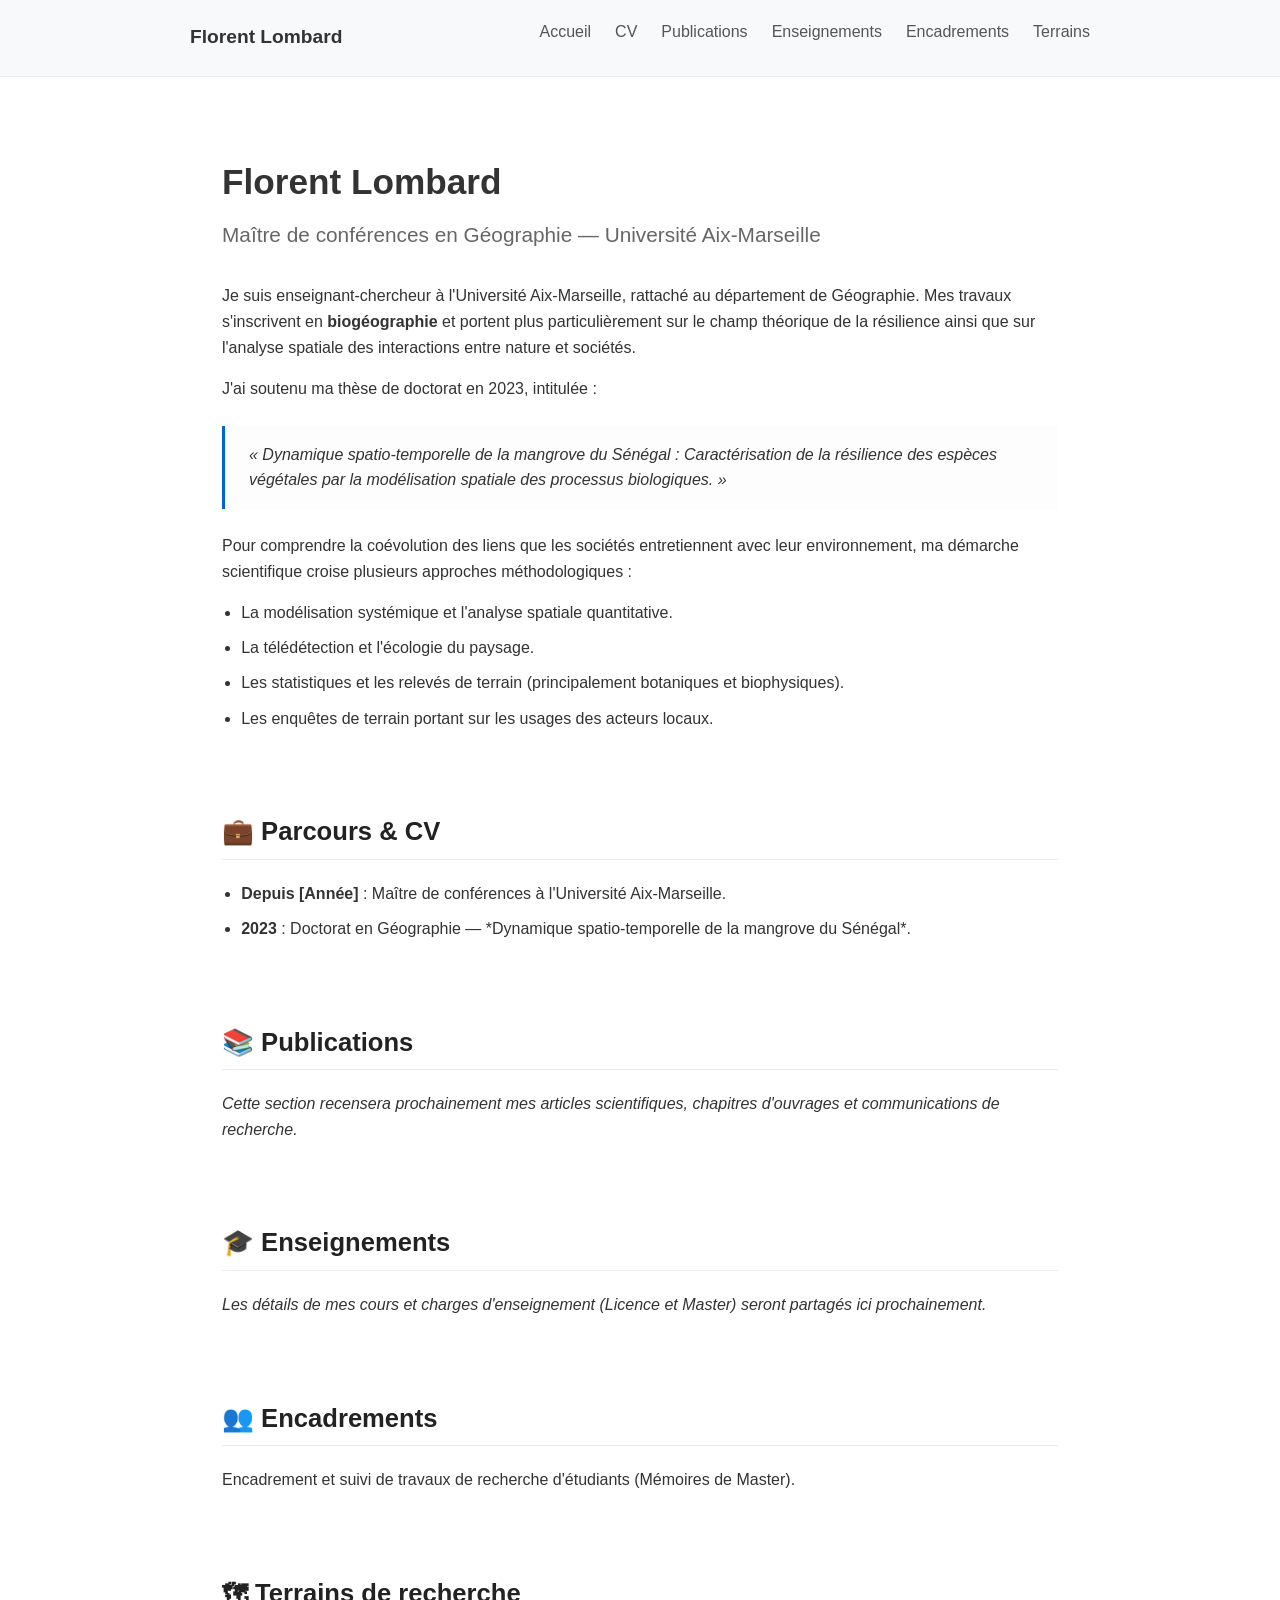
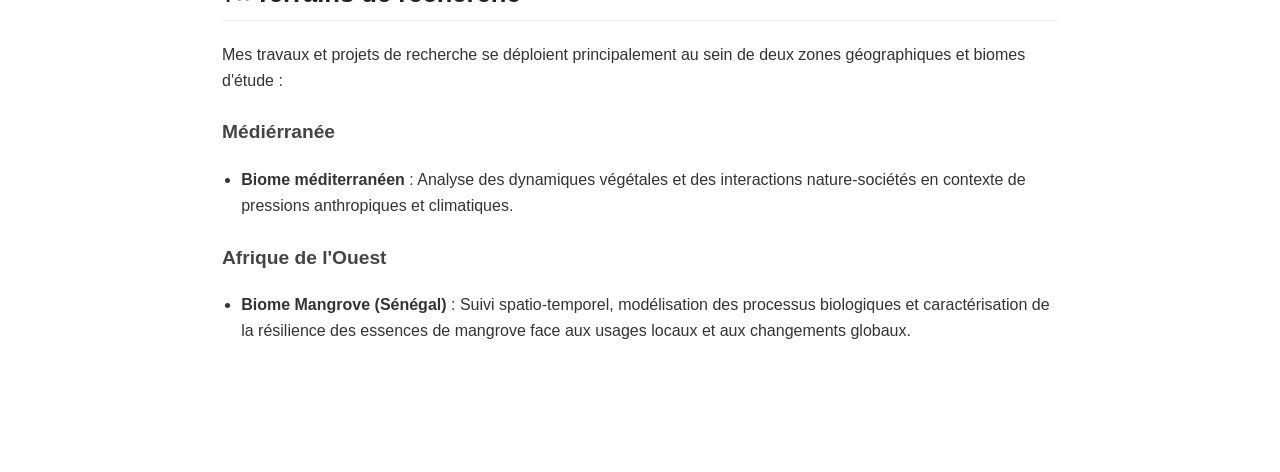
==== index.html @ 858ef06f "Revise French content in index.html Updated French text in the HTML file for clarity and accuracy." ====
<!DOCTYPE html>
<html lang="fr">
<head>
    <meta charset="UTF-8">
    <meta name="viewport" content="width=device-width, initial-scale=1.0">
    <title>Florent Lombard | Maître de conférences en Géographie</title>
    <style>
        :root {
            --text-color: #333333;
            --link-color: #0066cc;
            --link-hover: #004499;
            --bg-nav: #f8f9fa;
            --border-color: #e9ecef;
            --max-width: 900px;
        }

        body {
            font-family: -apple-system, BlinkMacSystemFont, "Segoe UI", Roboto, Helvetica, Arial, sans-serif;
            color: var(--text-color);
            line-height: 1.6;
            margin: 0;
            padding: 0;
        }

        /* Barre d'onglets supérieure */
        header {
            background-color: var(--bg-nav);
            border-bottom: 1px solid var(--border-color);
            position: sticky;
            top: 0;
            z-index: 1000;
        }

        .nav-container {
            max-width: var(--max-width);
            margin: 0 auto;
            display: flex;
            justify-content: space-between;
            align-items: center;
            padding: 0 2rem;
        }

        .site-title {
            font-size: 1.2rem;
            font-weight: 700;
            color: var(--text-color);
            text-decoration: none;
        }

        nav ul {
            list-style: none;
            padding: 0;
            margin: 0;
            display: flex;
            gap: 1.5rem;
        }

        nav ul li a {
            text-decoration: none;
            color: #555;
            font-weight: 500;
            padding: 1.2rem 0;
            display: inline-block;
            border-bottom: 2px solid transparent;
            transition: all 0.2s ease;
        }

        nav ul li a:hover {
            color: var(--link-color);
            border-bottom: 2px solid var(--link-color);
        }

        /* Contenu de la page */
        main {
            max-width: var(--max-width);
            margin: 0 auto;
            padding: 3rem 2rem;
            box-sizing: border-box;
        }

        section {
            scroll-margin-top: 5rem; /* Évite le masquage par le menu fixe */
            margin-bottom: 5rem;
        }

        h1 {
            font-size: 2.2rem;
            margin-bottom: 0.5rem;
        }

        .subtitle {
            font-size: 1.3rem;
            color: #666;
            margin-top: 0;
            margin-bottom: 2rem;
            font-weight: 400;
        }

        h2 {
            font-size: 1.6rem;
            border-bottom: 1px solid var(--border-color);
            padding-bottom: 0.4rem;
            margin-top: 2.5rem;
            color: #222;
        }

        h3 {
            font-size: 1.2rem;
            color: #444;
            margin-top: 1.5rem;
        }

        a {
            color: var(--link-color);
            text-decoration: none;
        }

        a:hover {
            text-decoration: underline;
            color: var(--link-hover);
        }

        ul {
            padding-left: 1.2rem;
        }

        li {
            margin-bottom: 0.6rem;
        }

        .thesis-box {
            background-color: #fdfdfd;
            border-left: 3px solid #0066cc;
            padding: 1rem 1.5rem;
            margin: 1.5rem 0;
            font-style: italic;
        }

        /* Responsive */
        @media (max-width: 768px) {
            .nav-container {
                flex-direction: column;
                padding: 1rem;
            }
            nav ul {
                flex-wrap: wrap;
                justify-content: center;
                gap: 1rem;
                margin-top: 1rem;
            }
            nav ul li a {
                padding: 0.5rem 0;
            }
            main {
                padding: 1.5rem;
            }
        }
    </style>
</head>
<body>

    <!-- Barre d'onglets supérieure -->
    <header>
        <div class="nav-container">
            <a href="#accueil" class="site-title">Florent Lombard</a>
            <nav>
                <ul>
                    <li><a href="#accueil">Accueil</a></li>
                    <li><a href="#cv">CV</a></li>
                    <li><a href="#publications">Publications</a></li>
                    <li><a href="#enseignements">Enseignements</a></li>
                    <li><a href="#encadrements">Encadrements</a></li>
                    <li><a href="#terrains">Terrains</a></li>
                </ul>
            </nav>
        </div>
    </header>

    <!-- Contenu de la page -->
    <main>
        
        <!-- Accueil -->
        <section id="accueil">
            <h1>Florent Lombard</h1>
            <p class="subtitle">Maître de conférences en Géographie — Université Aix-Marseille</p>
            
            <p>Je suis enseignant-chercheur à l'Université Aix-Marseille, rattaché au département de Géographie. Mes travaux s'inscrivent en <strong>biogéographie</strong> et portent plus particulièrement sur le champ théorique de la résilience ainsi que sur l'analyse spatiale des interactions entre nature et sociétés.</p>
            
            <p>J'ai soutenu ma thèse de doctorat en 2023, intitulée :</p>
            <div class="thesis-box">
                « Dynamique spatio-temporelle de la mangrove du Sénégal : Caractérisation de la résilience des espèces végétales par la modélisation spatiale des processus biologiques. »
            </div>

            <p>Pour comprendre la coévolution des liens que les sociétés entretiennent avec leur environnement, ma démarche scientifique croise plusieurs approches méthodologiques :</p>
            <ul>
                <li>La modélisation systémique et l'analyse spatiale quantitative.</li>
                <li>La télédétection et l'écologie du paysage.</li>
                <li>Les statistiques et les relevés de terrain (principalement botaniques et biophysiques).</li>
                <li>Les enquêtes de terrain portant sur les usages des acteurs locaux.</li>
            </ul>
        </section>

        <!-- CV -->
        <section id="cv">
            <h2>💼 Parcours & CV</h2>
            <ul>
                <li><strong>Depuis [Année]</strong> : Maître de conférences à l'Université Aix-Marseille.</li>
                <li><strong>2023</strong> : Doctorat en Géographie — *Dynamique spatio-temporelle de la mangrove du Sénégal*.</li>
            </ul>
        </section>

        <!-- Publications -->
        <section id="publications">
            <h2>📚 Publications</h2>
            <p><em>Cette section recensera prochainement mes articles scientifiques, chapitres d'ouvrages et communications de recherche.</em></p>
            <!-- Vous pourrez insérer vos puces <li> ici plus tard -->
        </section>

        <!-- Enseignements -->
        <section id="enseignements">
            <h2>🎓 Enseignements</h2>
            <p><em>Les détails de mes cours et charges d'enseignement (Licence et Master) seront partagés ici prochainement.</em></p>
        </section>

        <!-- Encadrements -->
        <section id="encadrements">
            <h2>👥 Encadrements</h2>
            <p>Encadrement et suivi de travaux de recherche d'étudiants (Mémoires de Master).</p>
        </section>

        <!-- Terrains -->
        <section id="terrains">
            <h2>🗺 Terrains de recherche</h2>
            <p>Mes travaux et projets de recherche se déploient principalement au sein de deux zones géographiques et biomes d'étude :</p>
            
            <h3>Médiérranée</h3>
            <ul>
                <li><strong>Biome méditerranéen</strong> : Analyse des dynamiques végétales et des interactions nature-sociétés en contexte de pressions anthropiques et climatiques.</li>
            </ul>

            <h3>Afrique de l'Ouest</h3>
            <ul>
                <li><strong>Biome Mangrove (Sénégal)</strong> : Suivi spatio-temporel, modélisation des processus biologiques et caractérisation de la résilience des essences de mangrove face aux usages locaux et aux changements globaux.</li>
            </ul>
        </section>

    </main>

</body>
</html>
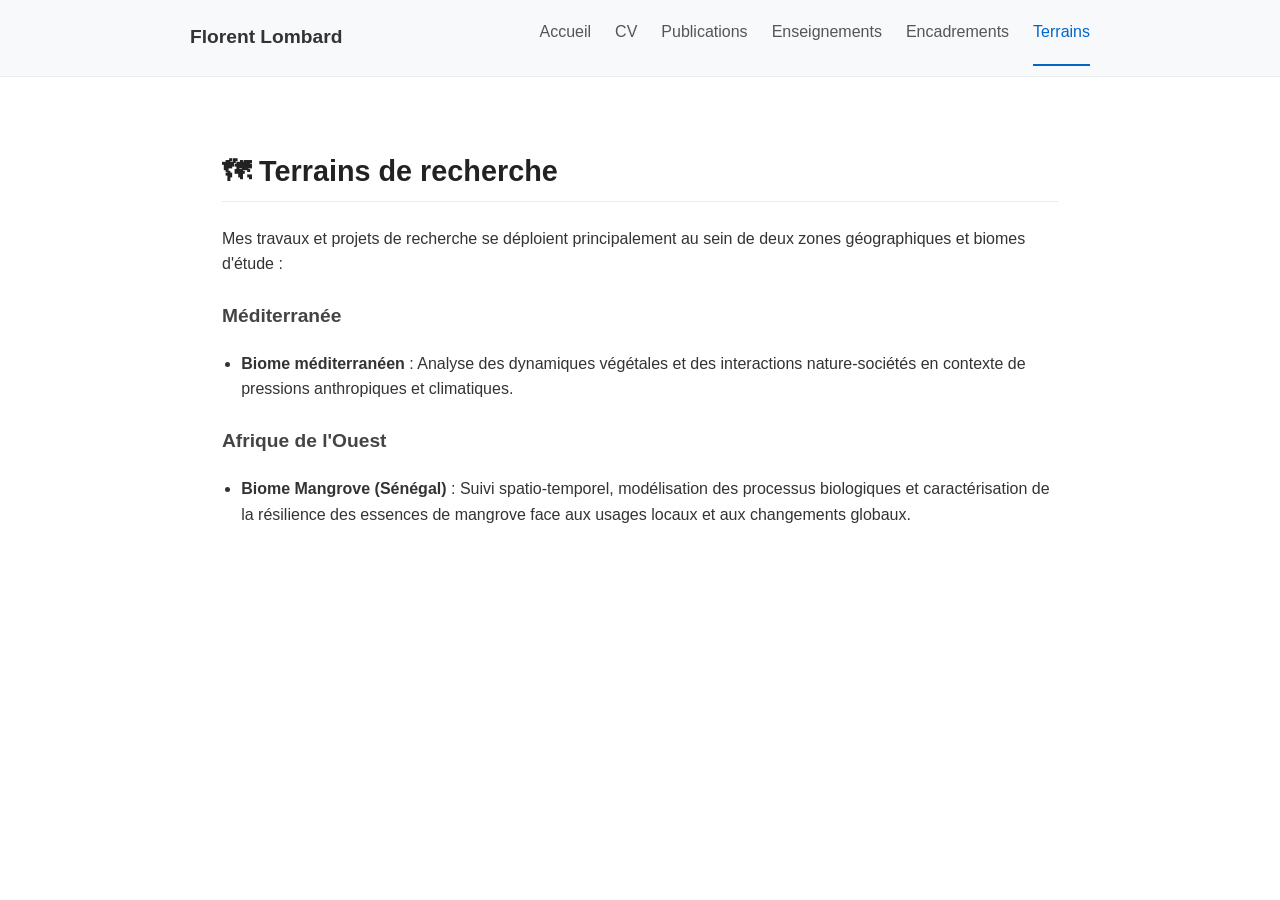
==== commit 0eb24c8a: "Update title and navigation links in index.html" ====
--- a/index.html
+++ b/index.html
@@ -3,249 +3,54 @@
 <head>
     <meta charset="UTF-8">
     <meta name="viewport" content="width=device-width, initial-scale=1.0">
-    <title>Florent Lombard | Maître de conférences en Géographie</title>
+    <title>Florent Lombard | Terrains</title>
     <style>
-        :root {
-            --text-color: #333333;
-            --link-color: #0066cc;
-            --link-hover: #004499;
-            --bg-nav: #f8f9fa;
-            --border-color: #e9ecef;
-            --max-width: 900px;
-        }
-
-        body {
-            font-family: -apple-system, BlinkMacSystemFont, "Segoe UI", Roboto, Helvetica, Arial, sans-serif;
-            color: var(--text-color);
-            line-height: 1.6;
-            margin: 0;
-            padding: 0;
-        }
-
-        /* Barre d'onglets supérieure */
-        header {
-            background-color: var(--bg-nav);
-            border-bottom: 1px solid var(--border-color);
-            position: sticky;
-            top: 0;
-            z-index: 1000;
-        }
-
-        .nav-container {
-            max-width: var(--max-width);
-            margin: 0 auto;
-            display: flex;
-            justify-content: space-between;
-            align-items: center;
-            padding: 0 2rem;
-        }
-
-        .site-title {
-            font-size: 1.2rem;
-            font-weight: 700;
-            color: var(--text-color);
-            text-decoration: none;
-        }
-
-        nav ul {
-            list-style: none;
-            padding: 0;
-            margin: 0;
-            display: flex;
-            gap: 1.5rem;
-        }
-
-        nav ul li a {
-            text-decoration: none;
-            color: #555;
-            font-weight: 500;
-            padding: 1.2rem 0;
-            display: inline-block;
-            border-bottom: 2px solid transparent;
-            transition: all 0.2s ease;
-        }
-
-        nav ul li a:hover {
-            color: var(--link-color);
-            border-bottom: 2px solid var(--link-color);
-        }
-
-        /* Contenu de la page */
-        main {
-            max-width: var(--max-width);
-            margin: 0 auto;
-            padding: 3rem 2rem;
-            box-sizing: border-box;
-        }
-
-        section {
-            scroll-margin-top: 5rem; /* Évite le masquage par le menu fixe */
-            margin-bottom: 5rem;
-        }
-
-        h1 {
-            font-size: 2.2rem;
-            margin-bottom: 0.5rem;
-        }
-
-        .subtitle {
-            font-size: 1.3rem;
-            color: #666;
-            margin-top: 0;
-            margin-bottom: 2rem;
-            font-weight: 400;
-        }
-
-        h2 {
-            font-size: 1.6rem;
-            border-bottom: 1px solid var(--border-color);
-            padding-bottom: 0.4rem;
-            margin-top: 2.5rem;
-            color: #222;
-        }
-
-        h3 {
-            font-size: 1.2rem;
-            color: #444;
-            margin-top: 1.5rem;
-        }
-
-        a {
-            color: var(--link-color);
-            text-decoration: none;
-        }
-
-        a:hover {
-            text-decoration: underline;
-            color: var(--link-hover);
-        }
-
-        ul {
-            padding-left: 1.2rem;
-        }
-
-        li {
-            margin-bottom: 0.6rem;
-        }
-
-        .thesis-box {
-            background-color: #fdfdfd;
-            border-left: 3px solid #0066cc;
-            padding: 1rem 1.5rem;
-            margin: 1.5rem 0;
-            font-style: italic;
-        }
-
-        /* Responsive */
-        @media (max-width: 768px) {
-            .nav-container {
-                flex-direction: column;
-                padding: 1rem;
-            }
-            nav ul {
-                flex-wrap: wrap;
-                justify-content: center;
-                gap: 1rem;
-                margin-top: 1rem;
-            }
-            nav ul li a {
-                padding: 0.5rem 0;
-            }
-            main {
-                padding: 1.5rem;
-            }
-        }
+        :root { --text-color: #333333; --link-color: #0066cc; --bg-nav: #f8f9fa; --border-color: #e9ecef; --max-width: 900px; }
+        body { font-family: -apple-system, BlinkMacSystemFont, "Segoe UI", Roboto, sans-serif; color: var(--text-color); line-height: 1.6; margin: 0; padding: 0; }
+        header { background-color: var(--bg-nav); border-bottom: 1px solid var(--border-color); position: sticky; top: 0; z-index: 1000; }
+        .nav-container { max-width: var(--max-width); margin: 0 auto; display: flex; justify-content: space-between; align-items: center; padding: 0 2rem; }
+        .site-title { font-size: 1.2rem; font-weight: 700; color: var(--text-color); text-decoration: none; }
+        nav ul { list-style: none; padding: 0; margin: 0; display: flex; gap: 1.5rem; }
+        nav ul li a { text-decoration: none; color: #555; font-weight: 500; padding: 1.2rem 0; display: inline-block; border-bottom: 2px solid transparent; }
+        nav ul li a:hover, nav ul li a.active { color: var(--link-color); border-bottom: 2px solid var(--link-color); }
+        main { max-width: var(--max-width); margin: 0 auto; padding: 3rem 2rem; box-sizing: border-box; }
+        h2 { font-size: 1.8rem; border-bottom: 1px solid var(--border-color); padding-bottom: 0.4rem; color: #222; }
+        h3 { font-size: 1.2rem; color: #444; margin-top: 1.5rem; }
+        ul { padding-left: 1.2rem; }
+        li { margin-bottom: 0.6rem; }
+        @media (max-width: 768px) { .nav-container { flex-direction: column; padding: 1rem; } nav ul { flex-wrap: wrap; justify-content: center; gap: 1rem; margin-top: 1rem; } }
     </style>
 </head>
 <body>
-
-    <!-- Barre d'onglets supérieure -->
     <header>
         <div class="nav-container">
-            <a href="#accueil" class="site-title">Florent Lombard</a>
+            <a href="index.html" class="site-title">Florent Lombard</a>
             <nav>
                 <ul>
-                    <li><a href="#accueil">Accueil</a></li>
-                    <li><a href="#cv">CV</a></li>
-                    <li><a href="#publications">Publications</a></li>
-                    <li><a href="#enseignements">Enseignements</a></li>
-                    <li><a href="#encadrements">Encadrements</a></li>
-                    <li><a href="#terrains">Terrains</a></li>
+                    <li><a href="index.html">Accueil</a></li>
+                    <li><a href="cv.html">CV</a></li>
+                    <li><a href="publications.html">Publications</a></li>
+                    <li><a href="enseignements.html">Enseignements</a></li>
+                    <li><a href="encadrements.html">Encadrements</a></li>
+                    <li><a href="terrains.html" class="active">Terrains</a></li>
                 </ul>
             </nav>
         </div>
     </header>
+    <main>
+        <h2>🗺 Terrains de recherche</h2>
+        <p>Mes travaux et projets de recherche se déploient principalement au sein de deux zones géographiques et biomes d'étude :</p>
+        
+        <h3>Méditerranée</h3>
+        <ul>
+            <li><strong>Biome méditerranéen</strong> : Analyse des dynamiques végétales et des interactions nature-sociétés en contexte de pressions anthropiques et climatiques.</li>
+        </ul>
 
-    <!-- Contenu de la page -->
-    <main>
-        
-        <!-- Accueil -->
-        <section id="accueil">
-            <h1>Florent Lombard</h1>
-            <p class="subtitle">Maître de conférences en Géographie — Université Aix-Marseille</p>
-            
-            <p>Je suis enseignant-chercheur à l'Université Aix-Marseille, rattaché au département de Géographie. Mes travaux s'inscrivent en <strong>biogéographie</strong> et portent plus particulièrement sur le champ théorique de la résilience ainsi que sur l'analyse spatiale des interactions entre nature et sociétés.</p>
-            
-            <p>J'ai soutenu ma thèse de doctorat en 2023, intitulée :</p>
-            <div class="thesis-box">
-                « Dynamique spatio-temporelle de la mangrove du Sénégal : Caractérisation de la résilience des espèces végétales par la modélisation spatiale des processus biologiques. »
-            </div>
-
-            <p>Pour comprendre la coévolution des liens que les sociétés entretiennent avec leur environnement, ma démarche scientifique croise plusieurs approches méthodologiques :</p>
-            <ul>
-                <li>La modélisation systémique et l'analyse spatiale quantitative.</li>
-                <li>La télédétection et l'écologie du paysage.</li>
-                <li>Les statistiques et les relevés de terrain (principalement botaniques et biophysiques).</li>
-                <li>Les enquêtes de terrain portant sur les usages des acteurs locaux.</li>
-            </ul>
-        </section>
-
-        <!-- CV -->
-        <section id="cv">
-            <h2>💼 Parcours & CV</h2>
-            <ul>
-                <li><strong>Depuis [Année]</strong> : Maître de conférences à l'Université Aix-Marseille.</li>
-                <li><strong>2023</strong> : Doctorat en Géographie — *Dynamique spatio-temporelle de la mangrove du Sénégal*.</li>
-            </ul>
-        </section>
-
-        <!-- Publications -->
-        <section id="publications">
-            <h2>📚 Publications</h2>
-            <p><em>Cette section recensera prochainement mes articles scientifiques, chapitres d'ouvrages et communications de recherche.</em></p>
-            <!-- Vous pourrez insérer vos puces <li> ici plus tard -->
-        </section>
-
-        <!-- Enseignements -->
-        <section id="enseignements">
-            <h2>🎓 Enseignements</h2>
-            <p><em>Les détails de mes cours et charges d'enseignement (Licence et Master) seront partagés ici prochainement.</em></p>
-        </section>
-
-        <!-- Encadrements -->
-        <section id="encadrements">
-            <h2>👥 Encadrements</h2>
-            <p>Encadrement et suivi de travaux de recherche d'étudiants (Mémoires de Master).</p>
-        </section>
-
-        <!-- Terrains -->
-        <section id="terrains">
-            <h2>🗺 Terrains de recherche</h2>
-            <p>Mes travaux et projets de recherche se déploient principalement au sein de deux zones géographiques et biomes d'étude :</p>
-            
-            <h3>Médiérranée</h3>
-            <ul>
-                <li><strong>Biome méditerranéen</strong> : Analyse des dynamiques végétales et des interactions nature-sociétés en contexte de pressions anthropiques et climatiques.</li>
-            </ul>
-
-            <h3>Afrique de l'Ouest</h3>
-            <ul>
-                <li><strong>Biome Mangrove (Sénégal)</strong> : Suivi spatio-temporel, modélisation des processus biologiques et caractérisation de la résilience des essences de mangrove face aux usages locaux et aux changements globaux.</li>
-            </ul>
-        </section>
-
+        <h3>Afrique de l'Ouest</h3>
+        <ul>
+            <li><strong>Biome Mangrove (Sénégal)</strong> : Suivi spatio-temporel, modélisation des processus biologiques et caractérisation de la résilience des essences de mangrove face aux usages locaux et aux changements globaux.</li>
+        </ul>
     </main>
-
 </body>
 </html>
 
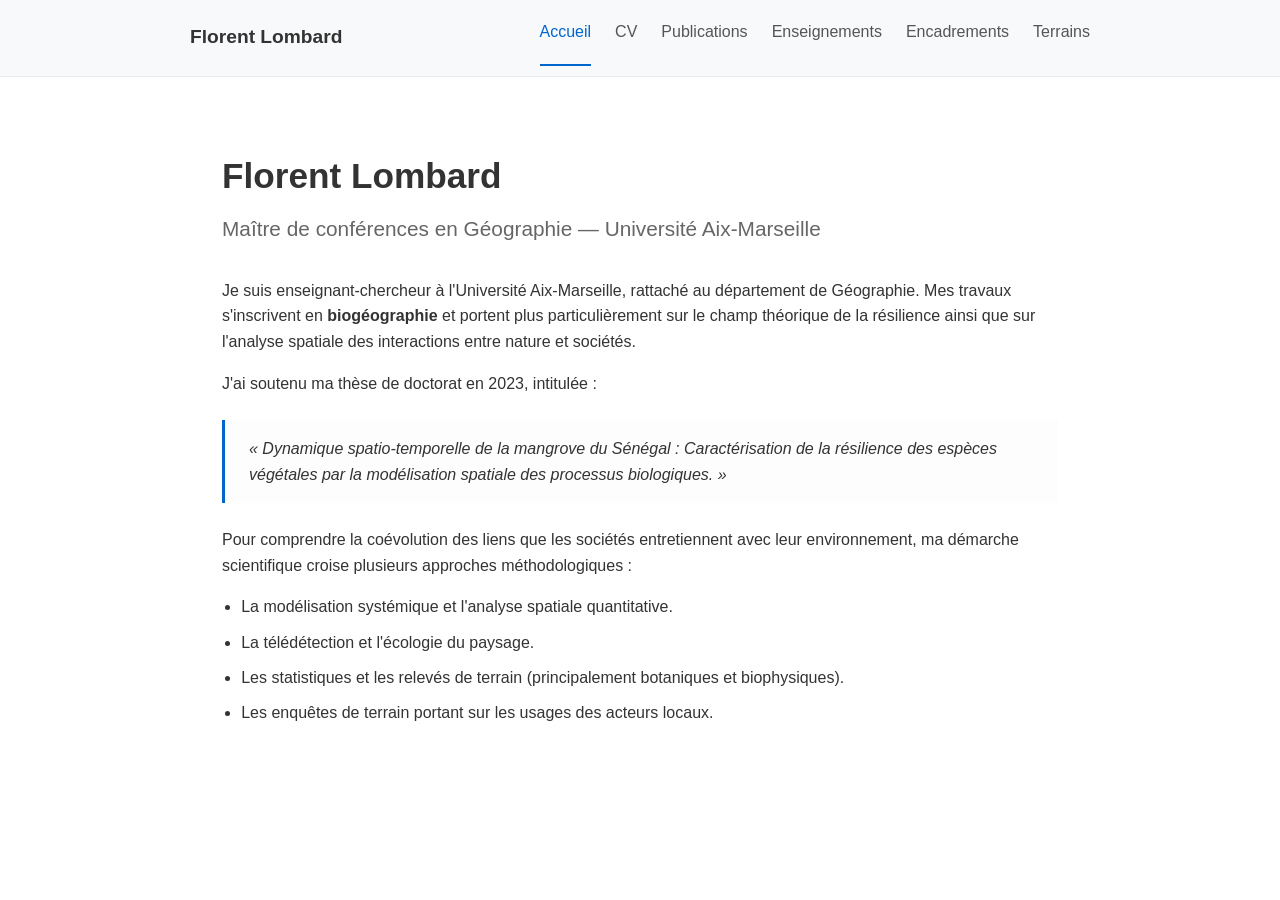
==== commit 8dea30b4: "Change title and enhance content in index.html Updated the title and added new content about researc" ====
--- a/index.html
+++ b/index.html
@@ -3,9 +3,16 @@
 <head>
     <meta charset="UTF-8">
     <meta name="viewport" content="width=device-width, initial-scale=1.0">
-    <title>Florent Lombard | Terrains</title>
+    <title>Florent Lombard | Accueil</title>
     <style>
-        :root { --text-color: #333333; --link-color: #0066cc; --bg-nav: #f8f9fa; --border-color: #e9ecef; --max-width: 900px; }
+        :root {
+            --text-color: #333333;
+            --link-color: #0066cc;
+            --link-hover: #004499;
+            --bg-nav: #f8f9fa;
+            --border-color: #e9ecef;
+            --max-width: 900px;
+        }
         body { font-family: -apple-system, BlinkMacSystemFont, "Segoe UI", Roboto, sans-serif; color: var(--text-color); line-height: 1.6; margin: 0; padding: 0; }
         header { background-color: var(--bg-nav); border-bottom: 1px solid var(--border-color); position: sticky; top: 0; z-index: 1000; }
         .nav-container { max-width: var(--max-width); margin: 0 auto; display: flex; justify-content: space-between; align-items: center; padding: 0 2rem; }
@@ -14,10 +21,11 @@
         nav ul li a { text-decoration: none; color: #555; font-weight: 500; padding: 1.2rem 0; display: inline-block; border-bottom: 2px solid transparent; }
         nav ul li a:hover, nav ul li a.active { color: var(--link-color); border-bottom: 2px solid var(--link-color); }
         main { max-width: var(--max-width); margin: 0 auto; padding: 3rem 2rem; box-sizing: border-box; }
-        h2 { font-size: 1.8rem; border-bottom: 1px solid var(--border-color); padding-bottom: 0.4rem; color: #222; }
-        h3 { font-size: 1.2rem; color: #444; margin-top: 1.5rem; }
+        h1 { font-size: 2.2rem; margin-bottom: 0.5rem; }
+        .subtitle { font-size: 1.3rem; color: #666; margin-top: 0; margin-bottom: 2rem; font-weight: 400; }
         ul { padding-left: 1.2rem; }
         li { margin-bottom: 0.6rem; }
+        .thesis-box { background-color: #fdfdfd; border-left: 3px solid #0066cc; padding: 1rem 1.5rem; margin: 1.5rem 0; font-style: italic; }
         @media (max-width: 768px) { .nav-container { flex-direction: column; padding: 1rem; } nav ul { flex-wrap: wrap; justify-content: center; gap: 1rem; margin-top: 1rem; } }
     </style>
 </head>
@@ -27,30 +35,31 @@
             <a href="index.html" class="site-title">Florent Lombard</a>
             <nav>
                 <ul>
-                    <li><a href="index.html">Accueil</a></li>
+                    <li><a href="index.html" class="active">Accueil</a></li>
                     <li><a href="cv.html">CV</a></li>
                     <li><a href="publications.html">Publications</a></li>
                     <li><a href="enseignements.html">Enseignements</a></li>
                     <li><a href="encadrements.html">Encadrements</a></li>
-                    <li><a href="terrains.html" class="active">Terrains</a></li>
+                    <li><a href="terrains.html">Terrains</a></li>
                 </ul>
             </nav>
         </div>
     </header>
     <main>
-        <h2>🗺 Terrains de recherche</h2>
-        <p>Mes travaux et projets de recherche se déploient principalement au sein de deux zones géographiques et biomes d'étude :</p>
-        
-        <h3>Méditerranée</h3>
+        <h1>Florent Lombard</h1>
+        <p class="subtitle">Maître de conférences en Géographie — Université Aix-Marseille</p>
+        <p>Je suis enseignant-chercheur à l'Université Aix-Marseille, rattaché au département de Géographie. Mes travaux s'inscrivent en <strong>biogéographie</strong> et portent plus particulièrement sur le champ théorique de la résilience ainsi que sur l'analyse spatiale des interactions entre nature et sociétés.</p>
+        <p>J'ai soutenu ma thèse de doctorat en 2023, intitulée :</p>
+        <div class="thesis-box">
+            « Dynamique spatio-temporelle de la mangrove du Sénégal : Caractérisation de la résilience des espèces végétales par la modélisation spatiale des processus biologiques. »
+        </div>
+        <p>Pour comprendre la coévolution des liens que les sociétés entretiennent avec leur environnement, ma démarche scientifique croise plusieurs approches méthodologiques :</p>
         <ul>
-            <li><strong>Biome méditerranéen</strong> : Analyse des dynamiques végétales et des interactions nature-sociétés en contexte de pressions anthropiques et climatiques.</li>
-        </ul>
-
-        <h3>Afrique de l'Ouest</h3>
-        <ul>
-            <li><strong>Biome Mangrove (Sénégal)</strong> : Suivi spatio-temporel, modélisation des processus biologiques et caractérisation de la résilience des essences de mangrove face aux usages locaux et aux changements globaux.</li>
+            <li>La modélisation systémique et l'analyse spatiale quantitative.</li>
+            <li>La télédétection et l'écologie du paysage.</li>
+            <li>Les statistiques et les relevés de terrain (principalement botaniques et biophysiques).</li>
+            <li>Les enquêtes de terrain portant sur les usages des acteurs locaux.</li>
         </ul>
     </main>
 </body>
 </html>
-
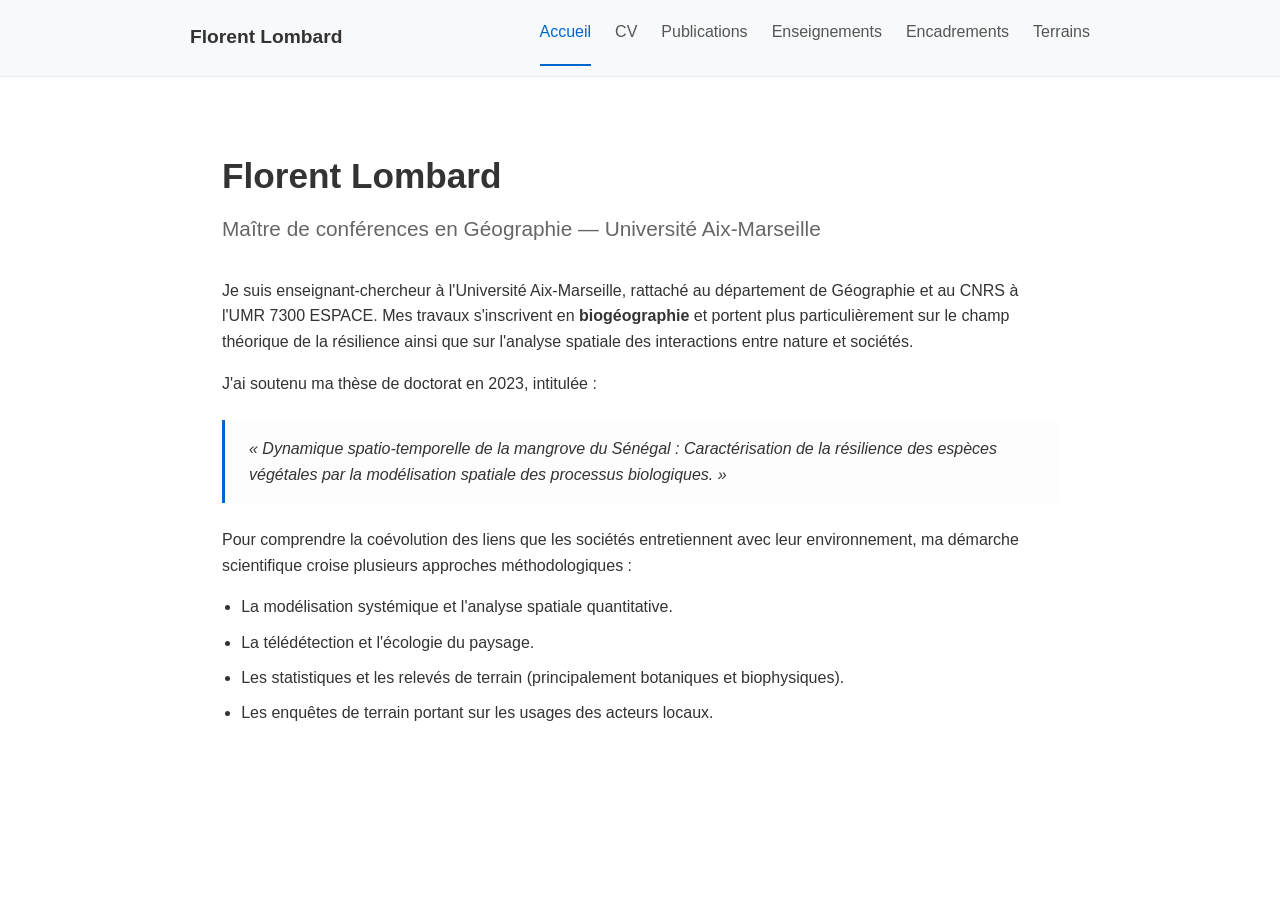
==== commit 734fe62e: "Update biography with CNRS affiliation" ====
--- a/index.html
+++ b/index.html
@@ -48,7 +48,7 @@
     <main>
         <h1>Florent Lombard</h1>
         <p class="subtitle">Maître de conférences en Géographie — Université Aix-Marseille</p>
-        <p>Je suis enseignant-chercheur à l'Université Aix-Marseille, rattaché au département de Géographie. Mes travaux s'inscrivent en <strong>biogéographie</strong> et portent plus particulièrement sur le champ théorique de la résilience ainsi que sur l'analyse spatiale des interactions entre nature et sociétés.</p>
+        <p>Je suis enseignant-chercheur à l'Université Aix-Marseille, rattaché au département de Géographie et au CNRS à l'UMR 7300 ESPACE. Mes travaux s'inscrivent en <strong>biogéographie</strong> et portent plus particulièrement sur le champ théorique de la résilience ainsi que sur l'analyse spatiale des interactions entre nature et sociétés.</p>
         <p>J'ai soutenu ma thèse de doctorat en 2023, intitulée :</p>
         <div class="thesis-box">
             « Dynamique spatio-temporelle de la mangrove du Sénégal : Caractérisation de la résilience des espèces végétales par la modélisation spatiale des processus biologiques. »
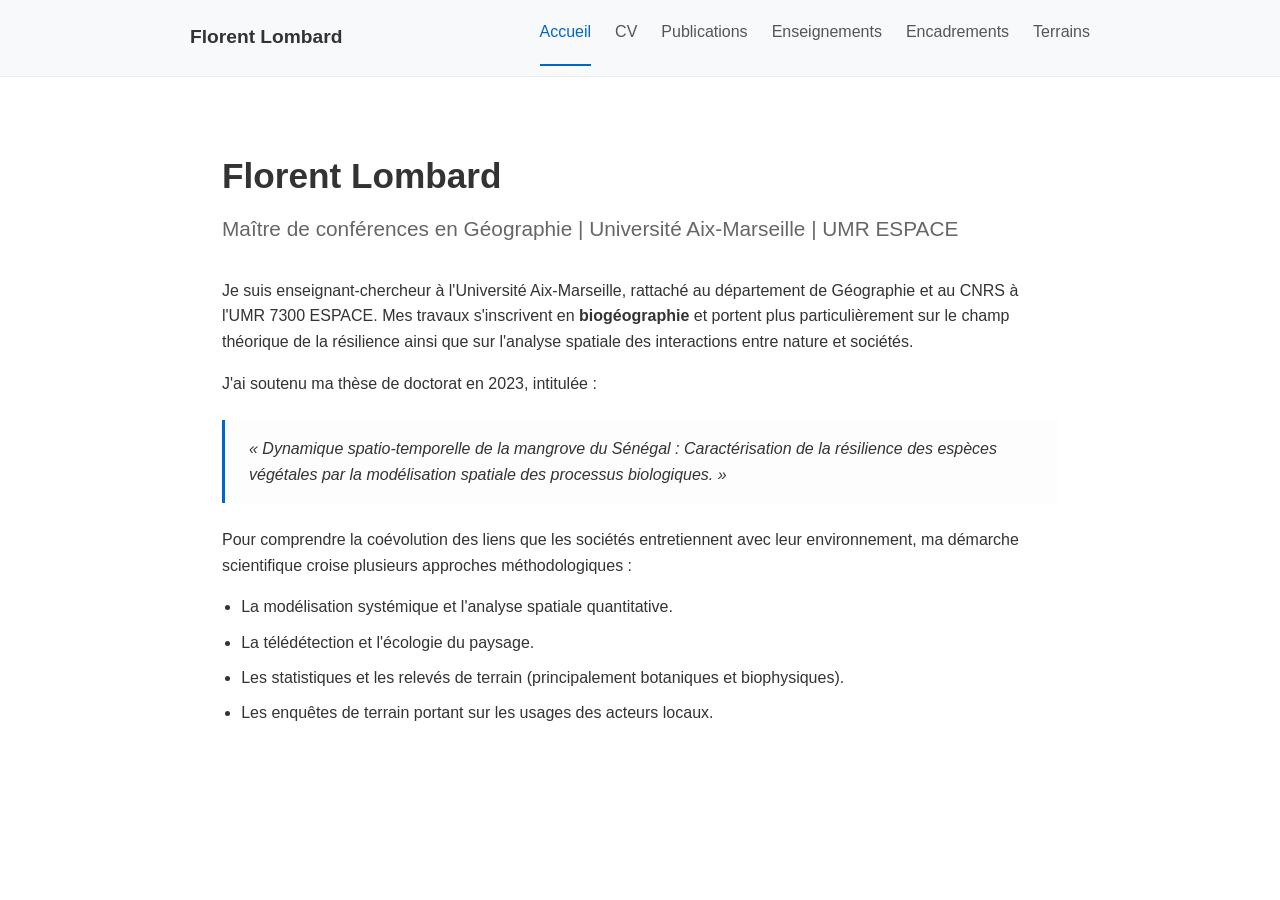
==== commit 467daa95: "Modify subtitle in index.html Updated subtitle to include UMR ESPACE." ====
--- a/index.html
+++ b/index.html
@@ -47,7 +47,7 @@
     </header>
     <main>
         <h1>Florent Lombard</h1>
-        <p class="subtitle">Maître de conférences en Géographie — Université Aix-Marseille</p>
+        <p class="subtitle">Maître de conférences en Géographie | Université Aix-Marseille | UMR ESPACE</p>
         <p>Je suis enseignant-chercheur à l'Université Aix-Marseille, rattaché au département de Géographie et au CNRS à l'UMR 7300 ESPACE. Mes travaux s'inscrivent en <strong>biogéographie</strong> et portent plus particulièrement sur le champ théorique de la résilience ainsi que sur l'analyse spatiale des interactions entre nature et sociétés.</p>
         <p>J'ai soutenu ma thèse de doctorat en 2023, intitulée :</p>
         <div class="thesis-box">
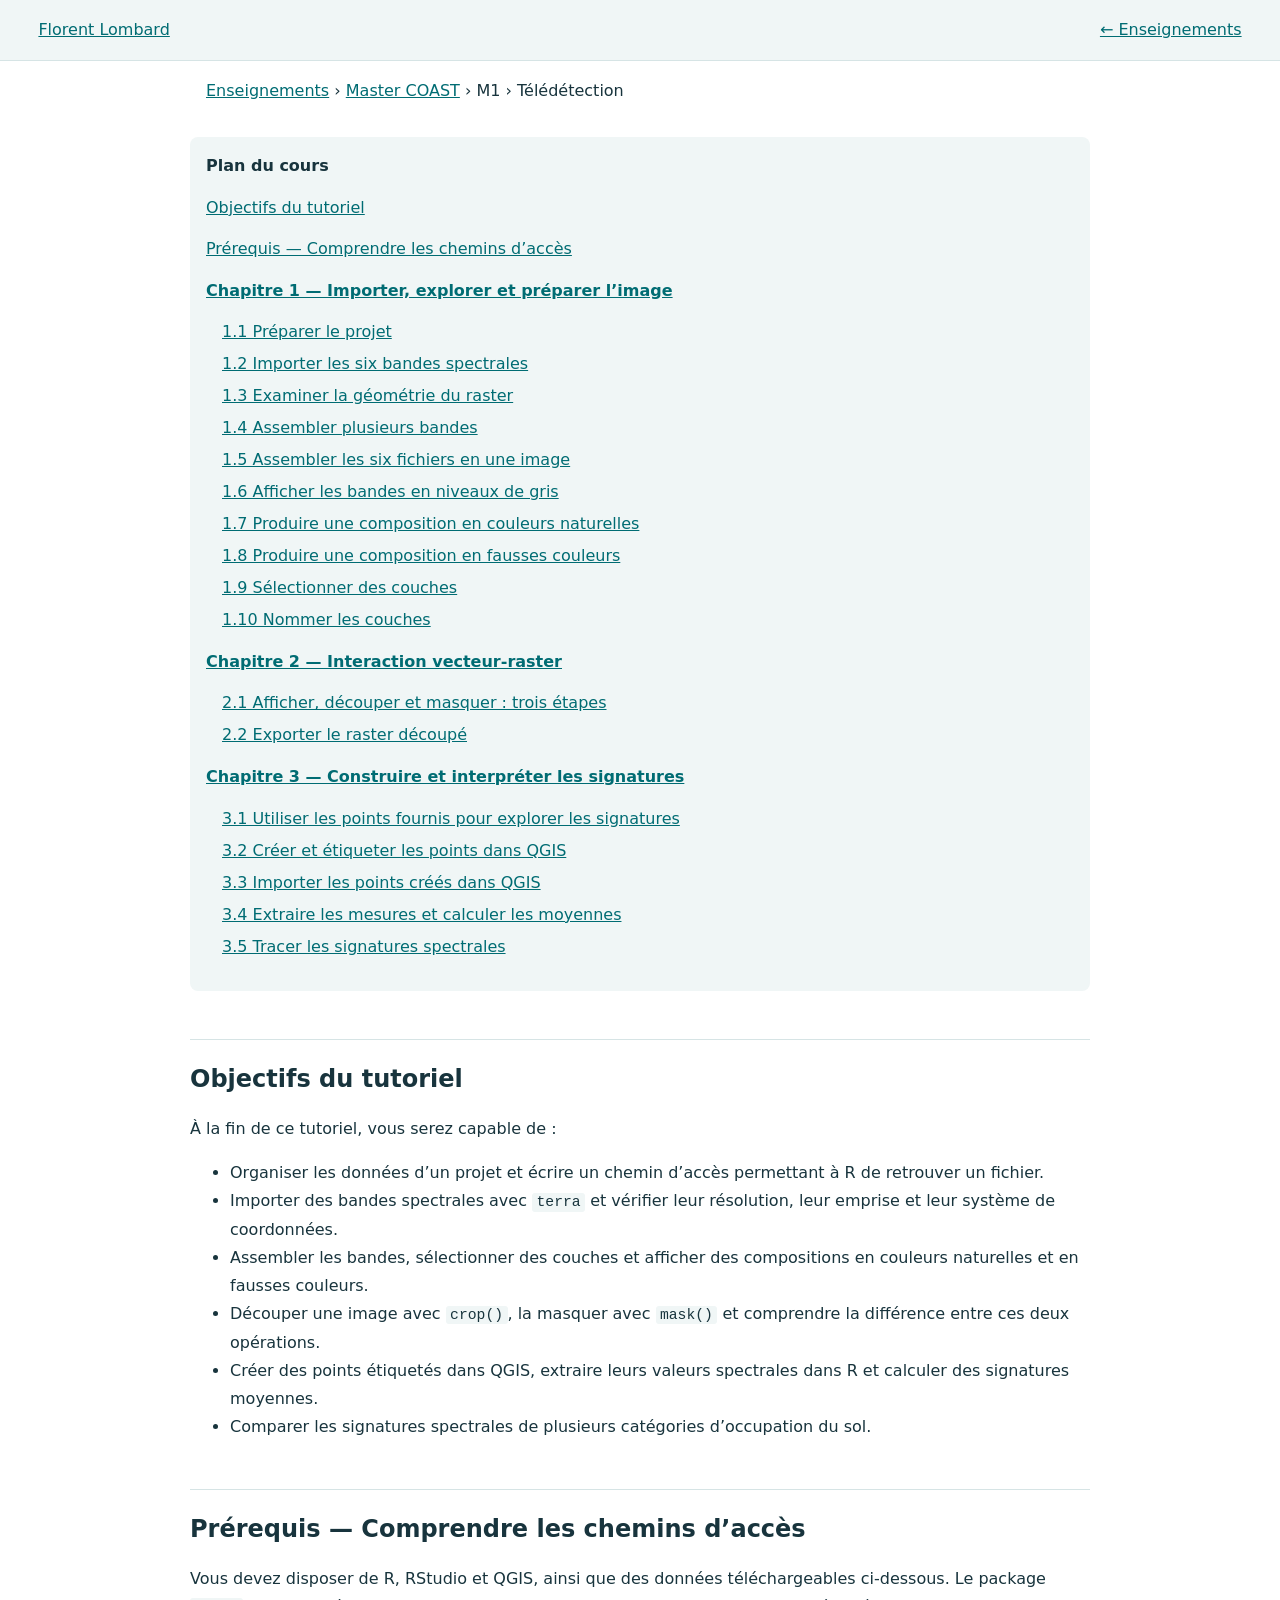
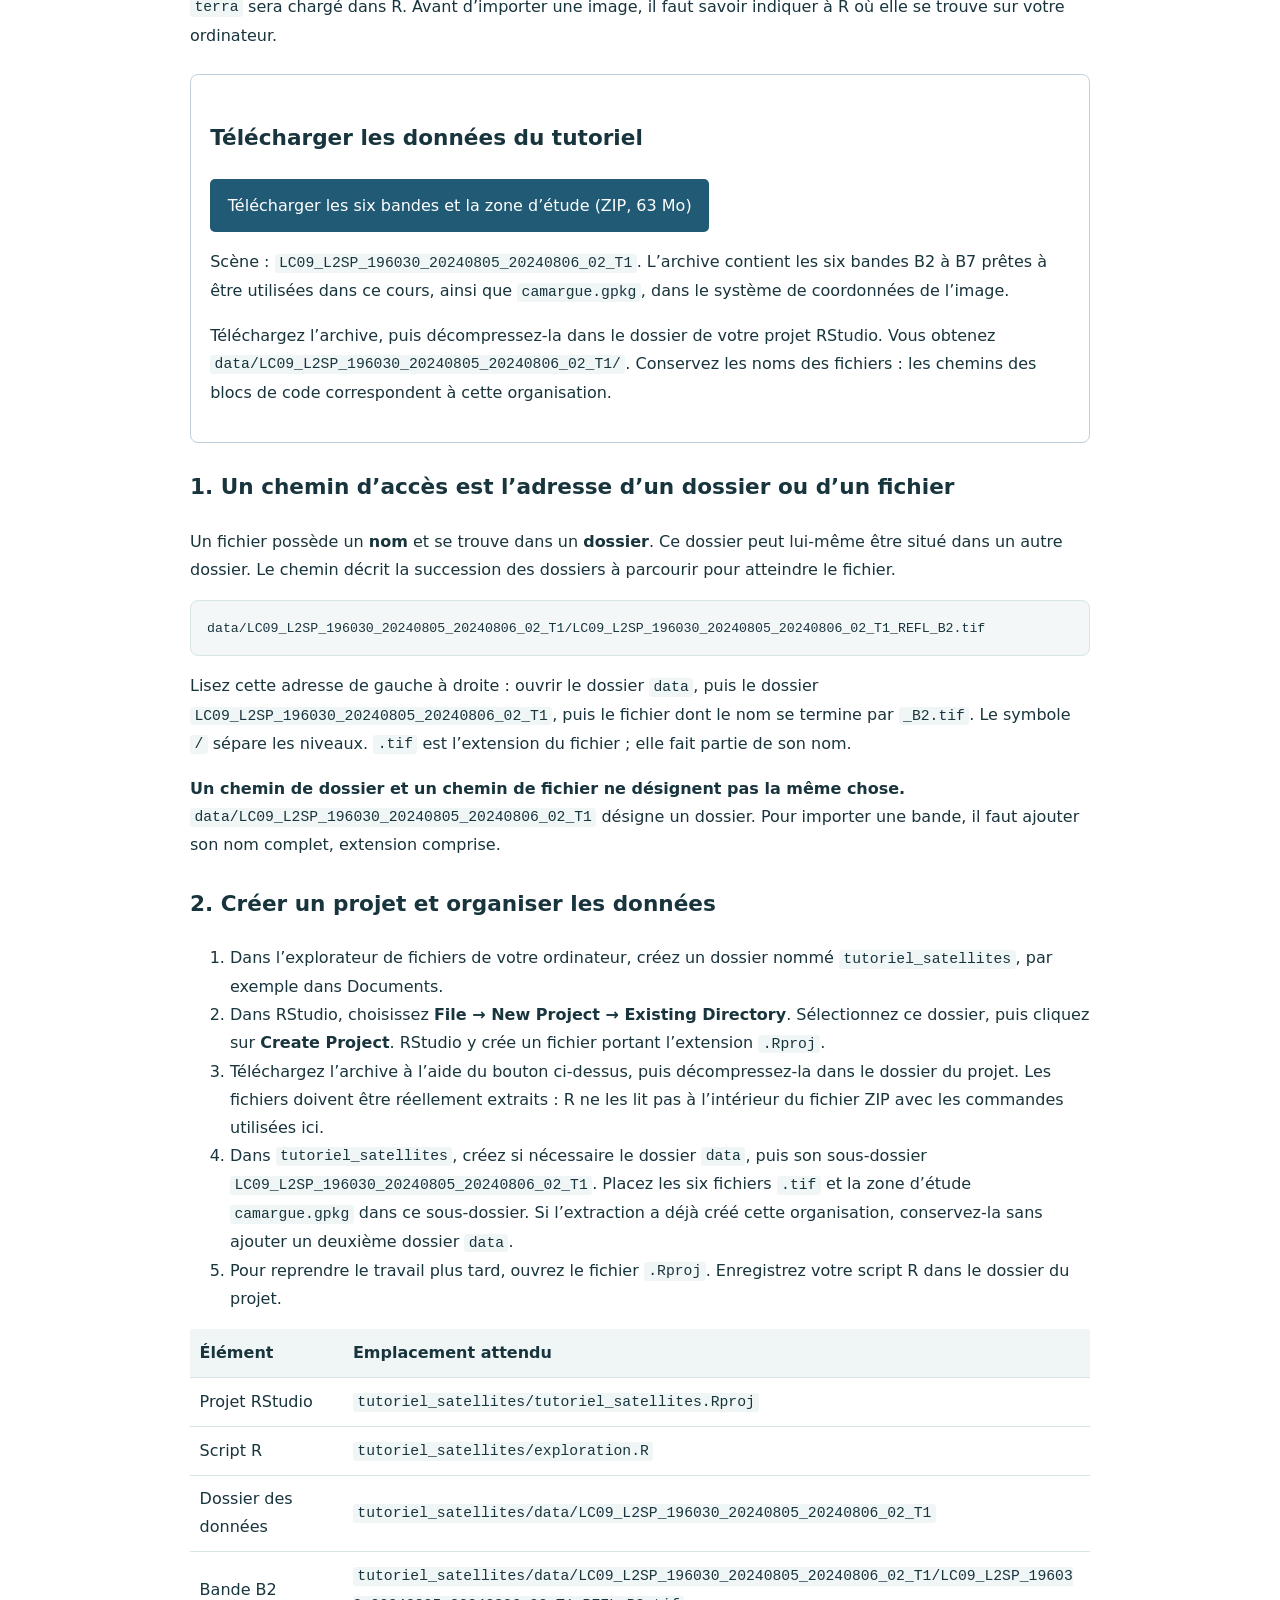
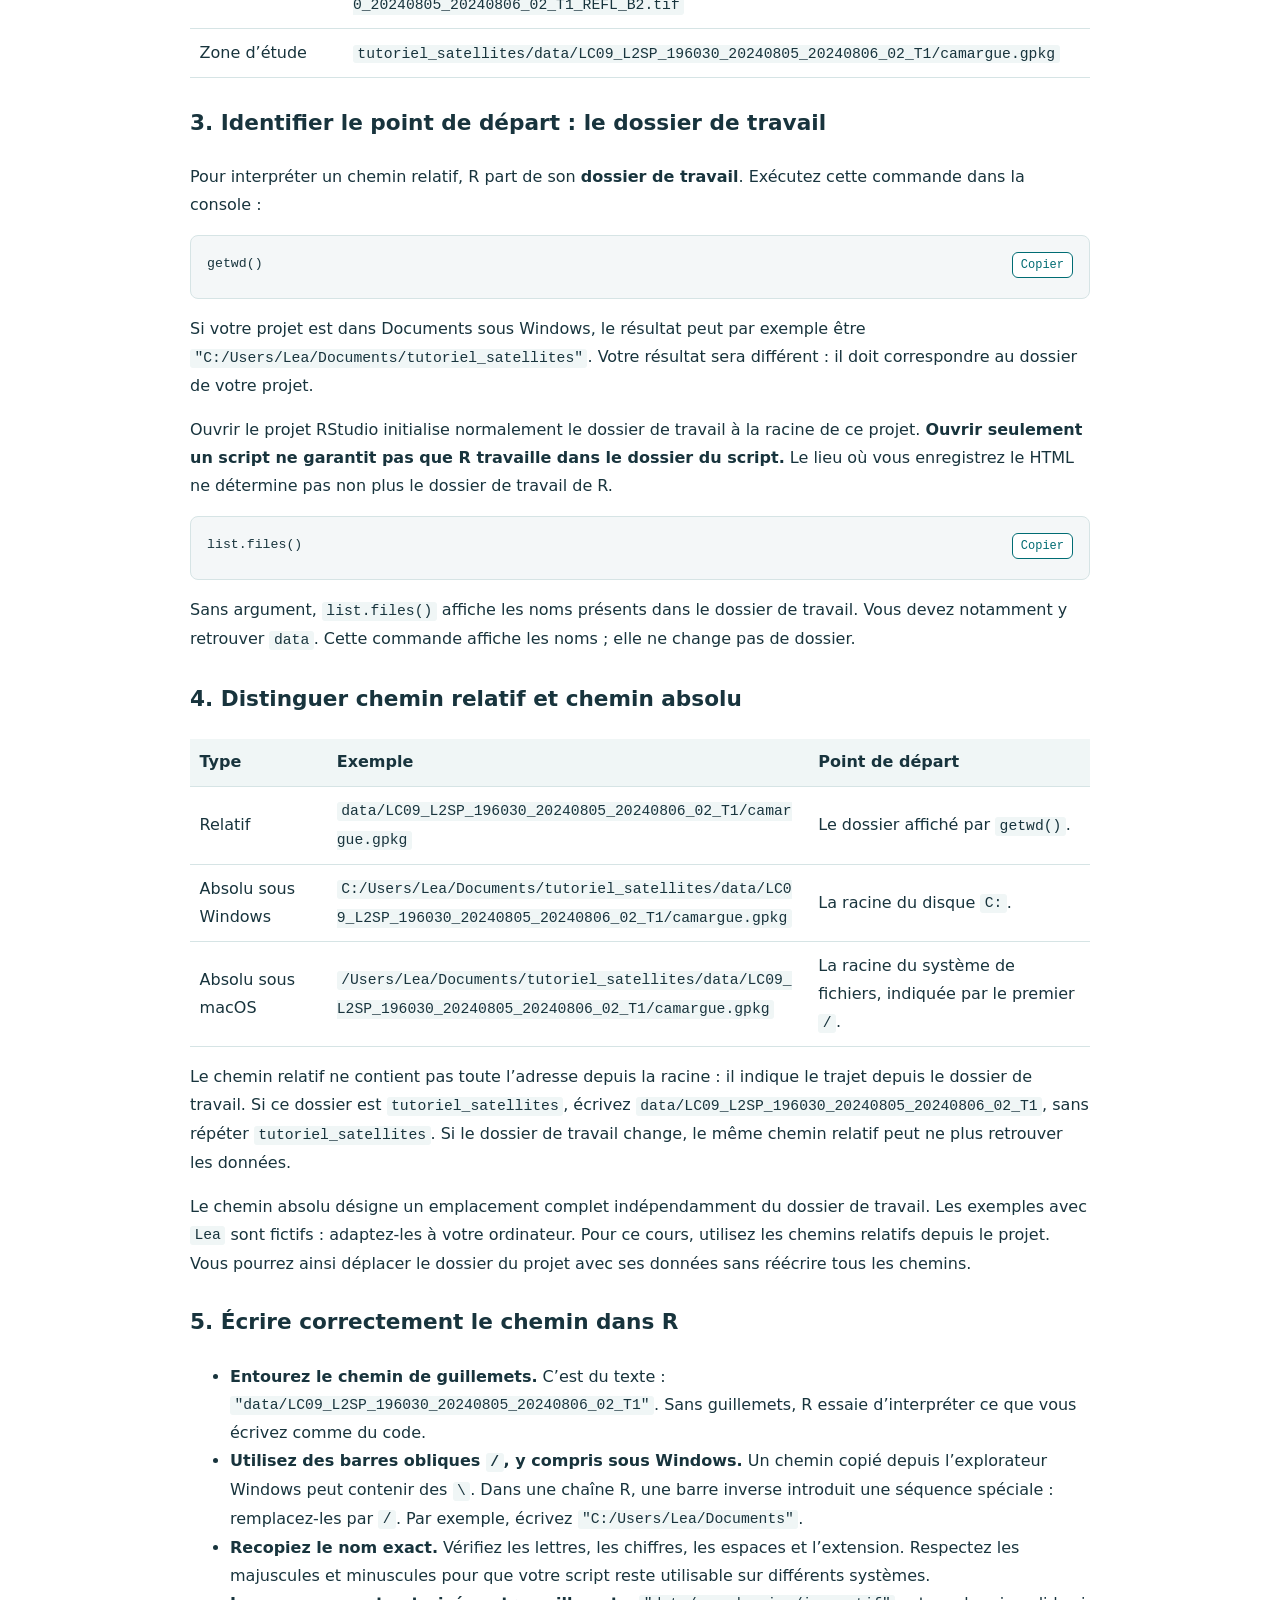
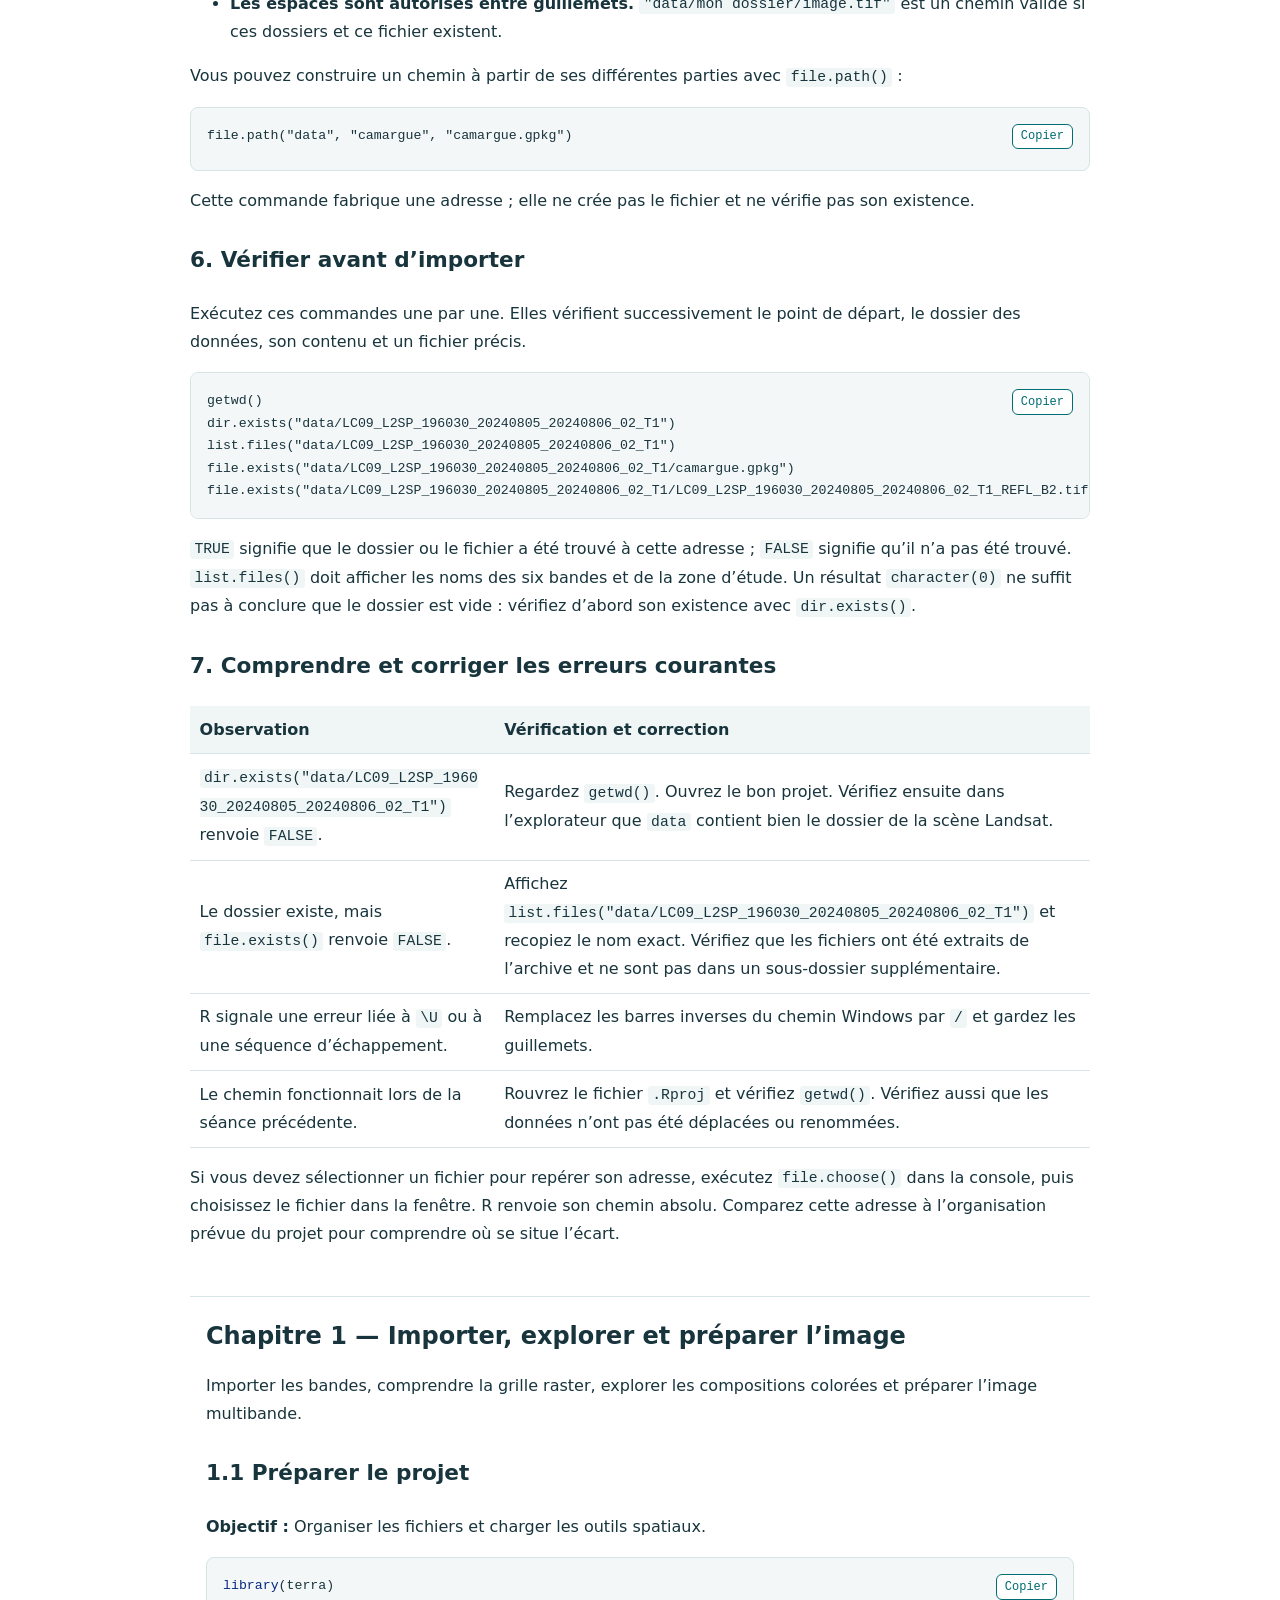
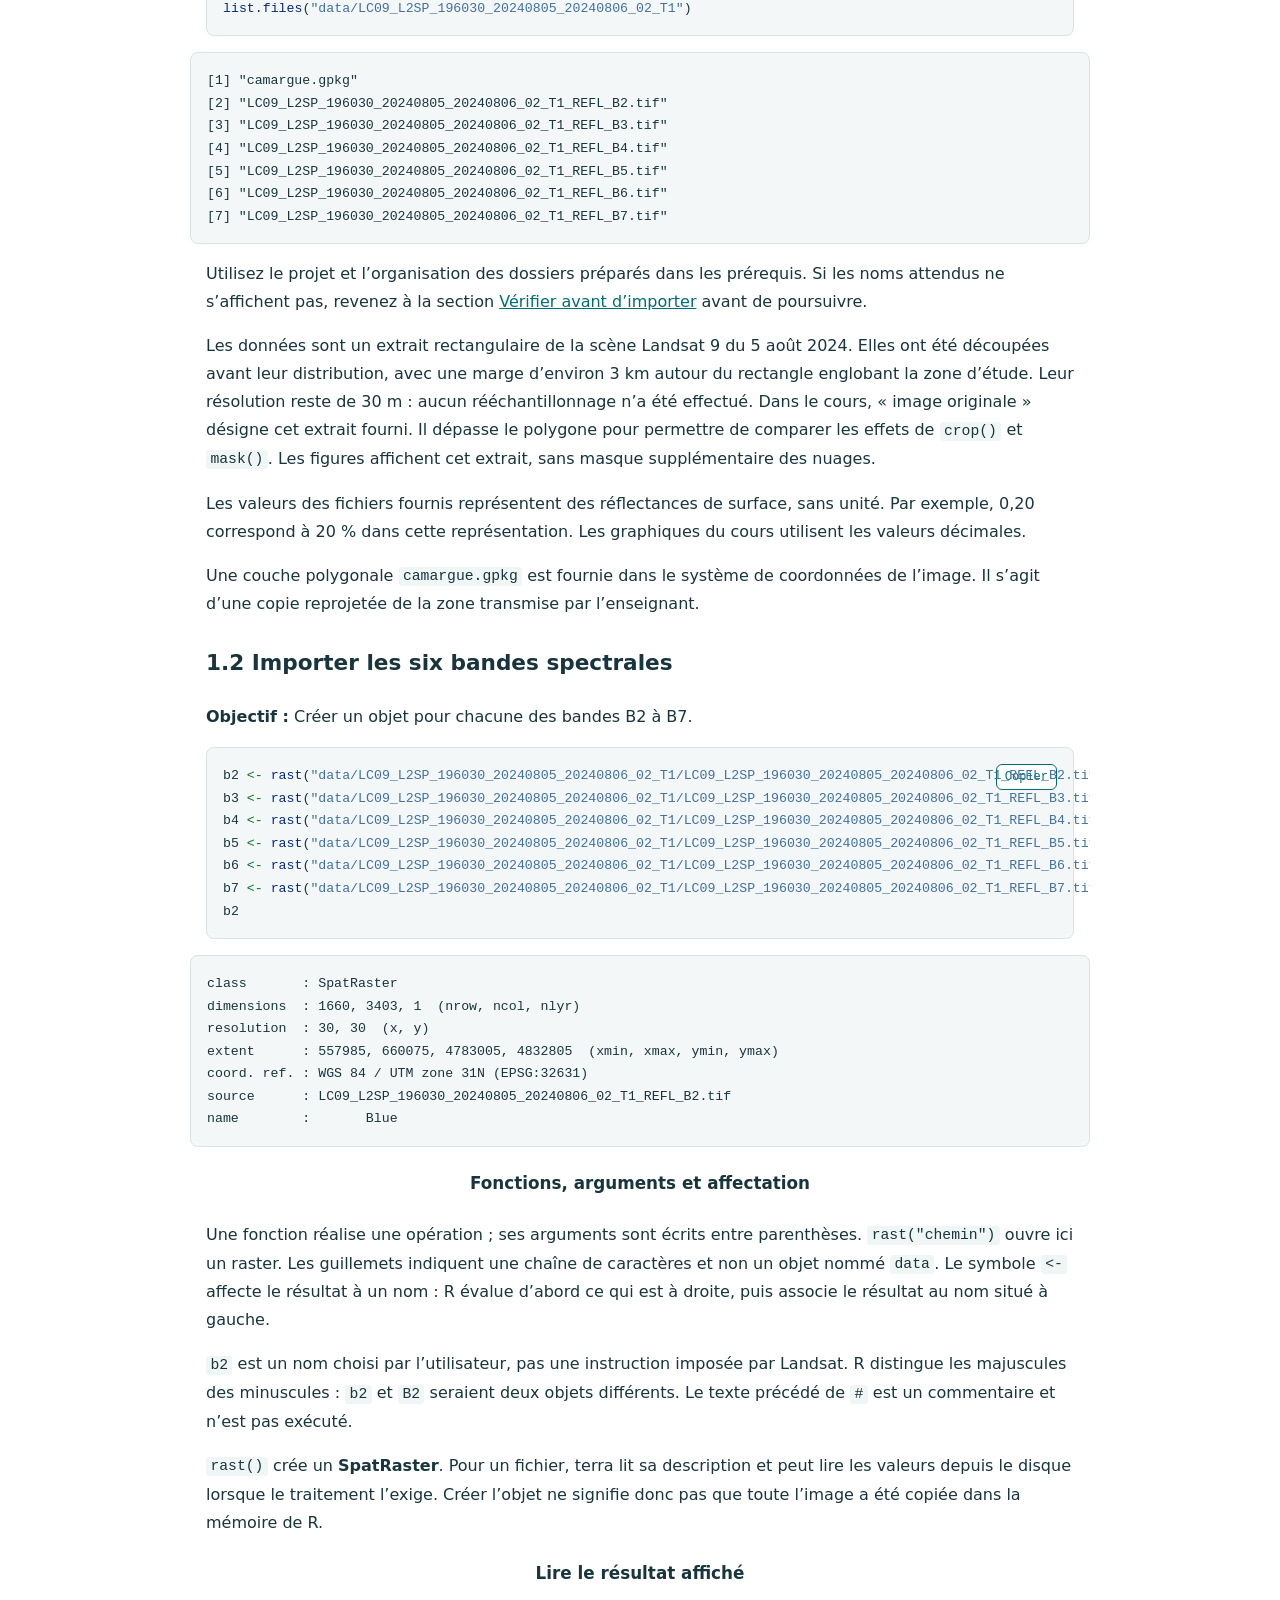
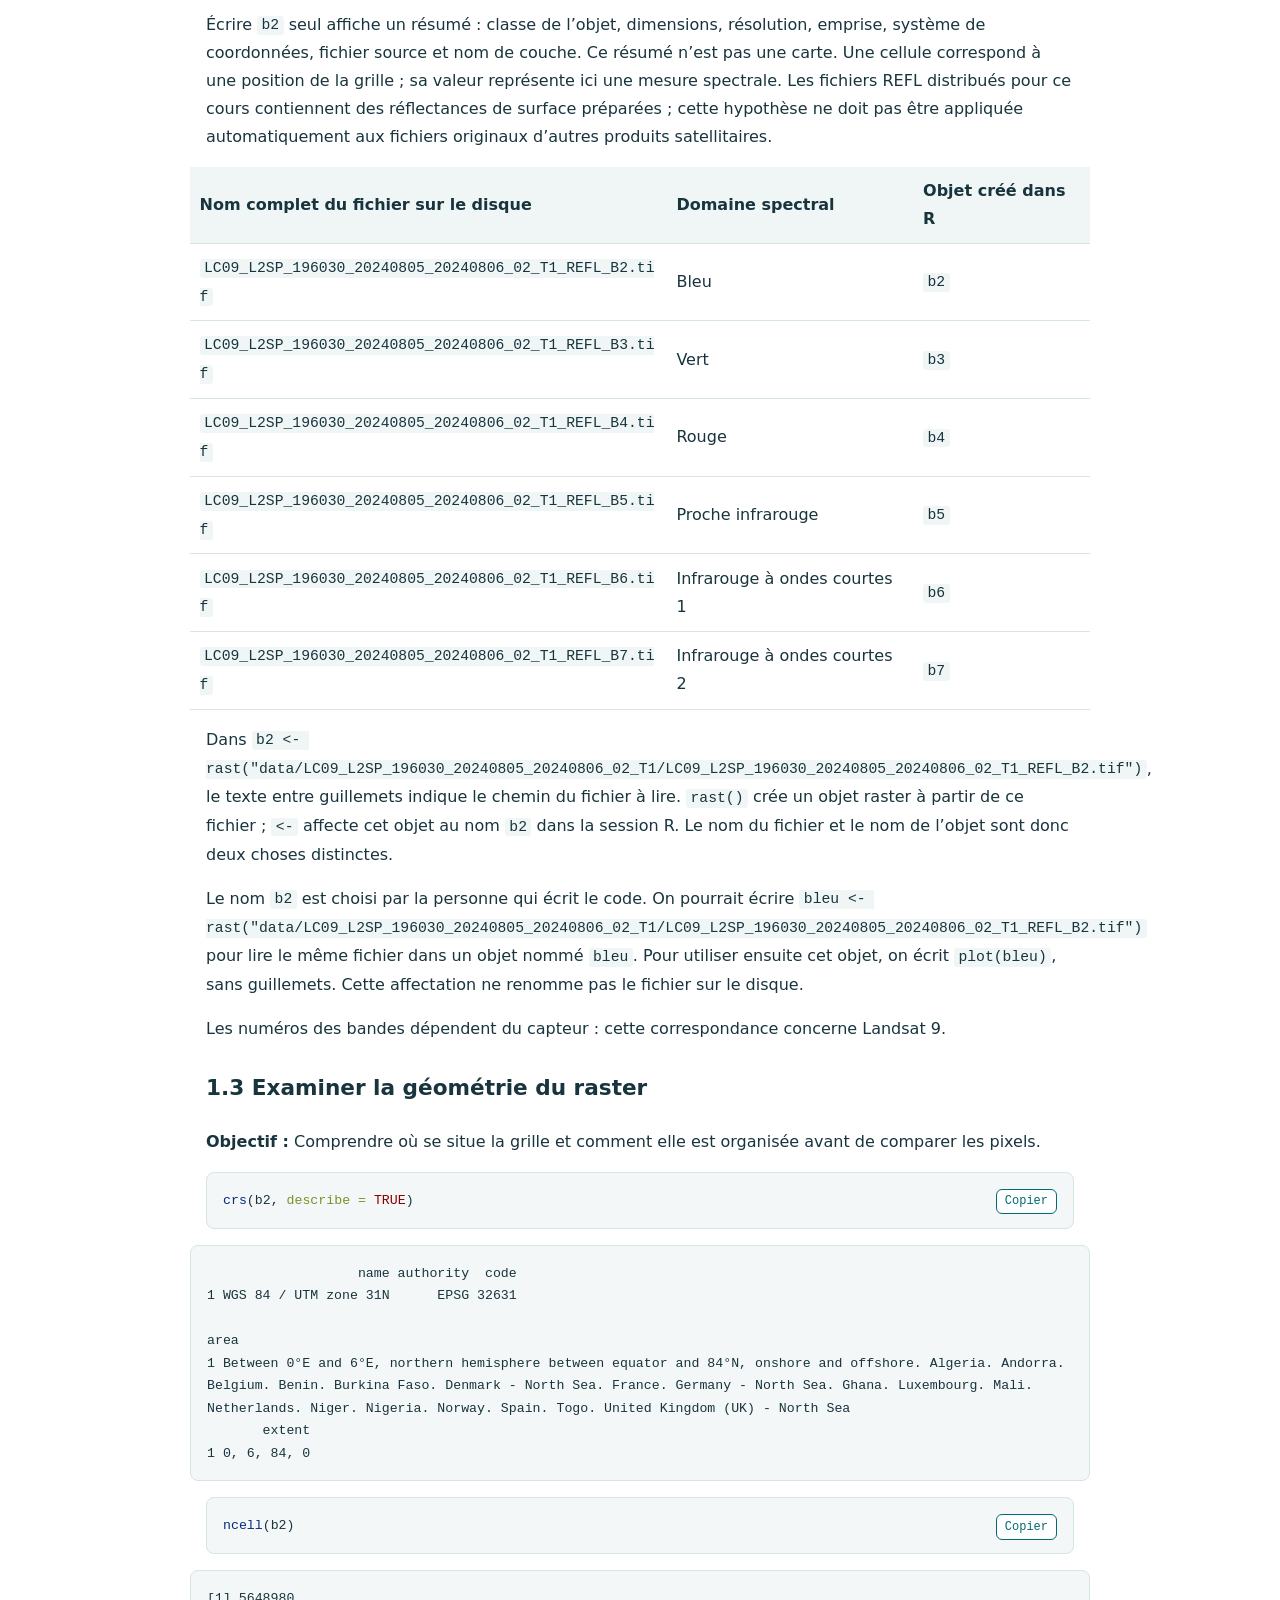
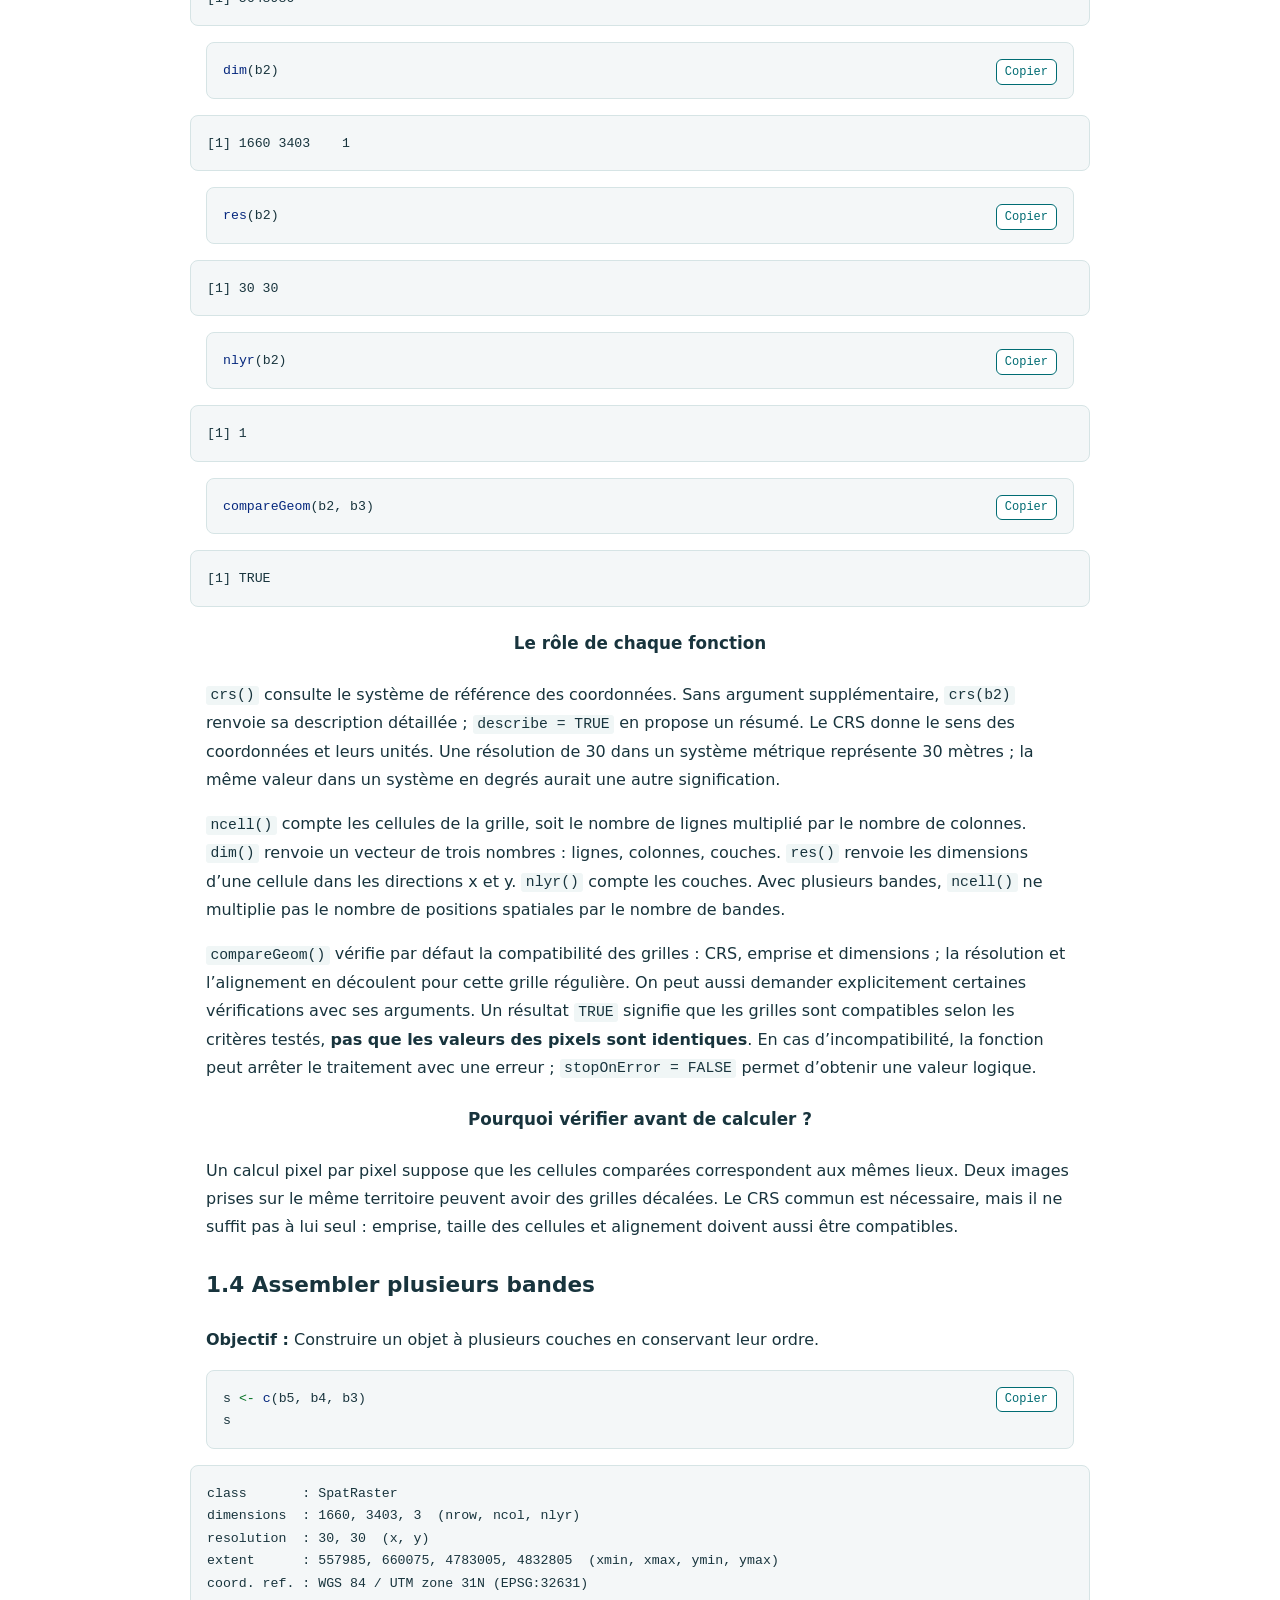
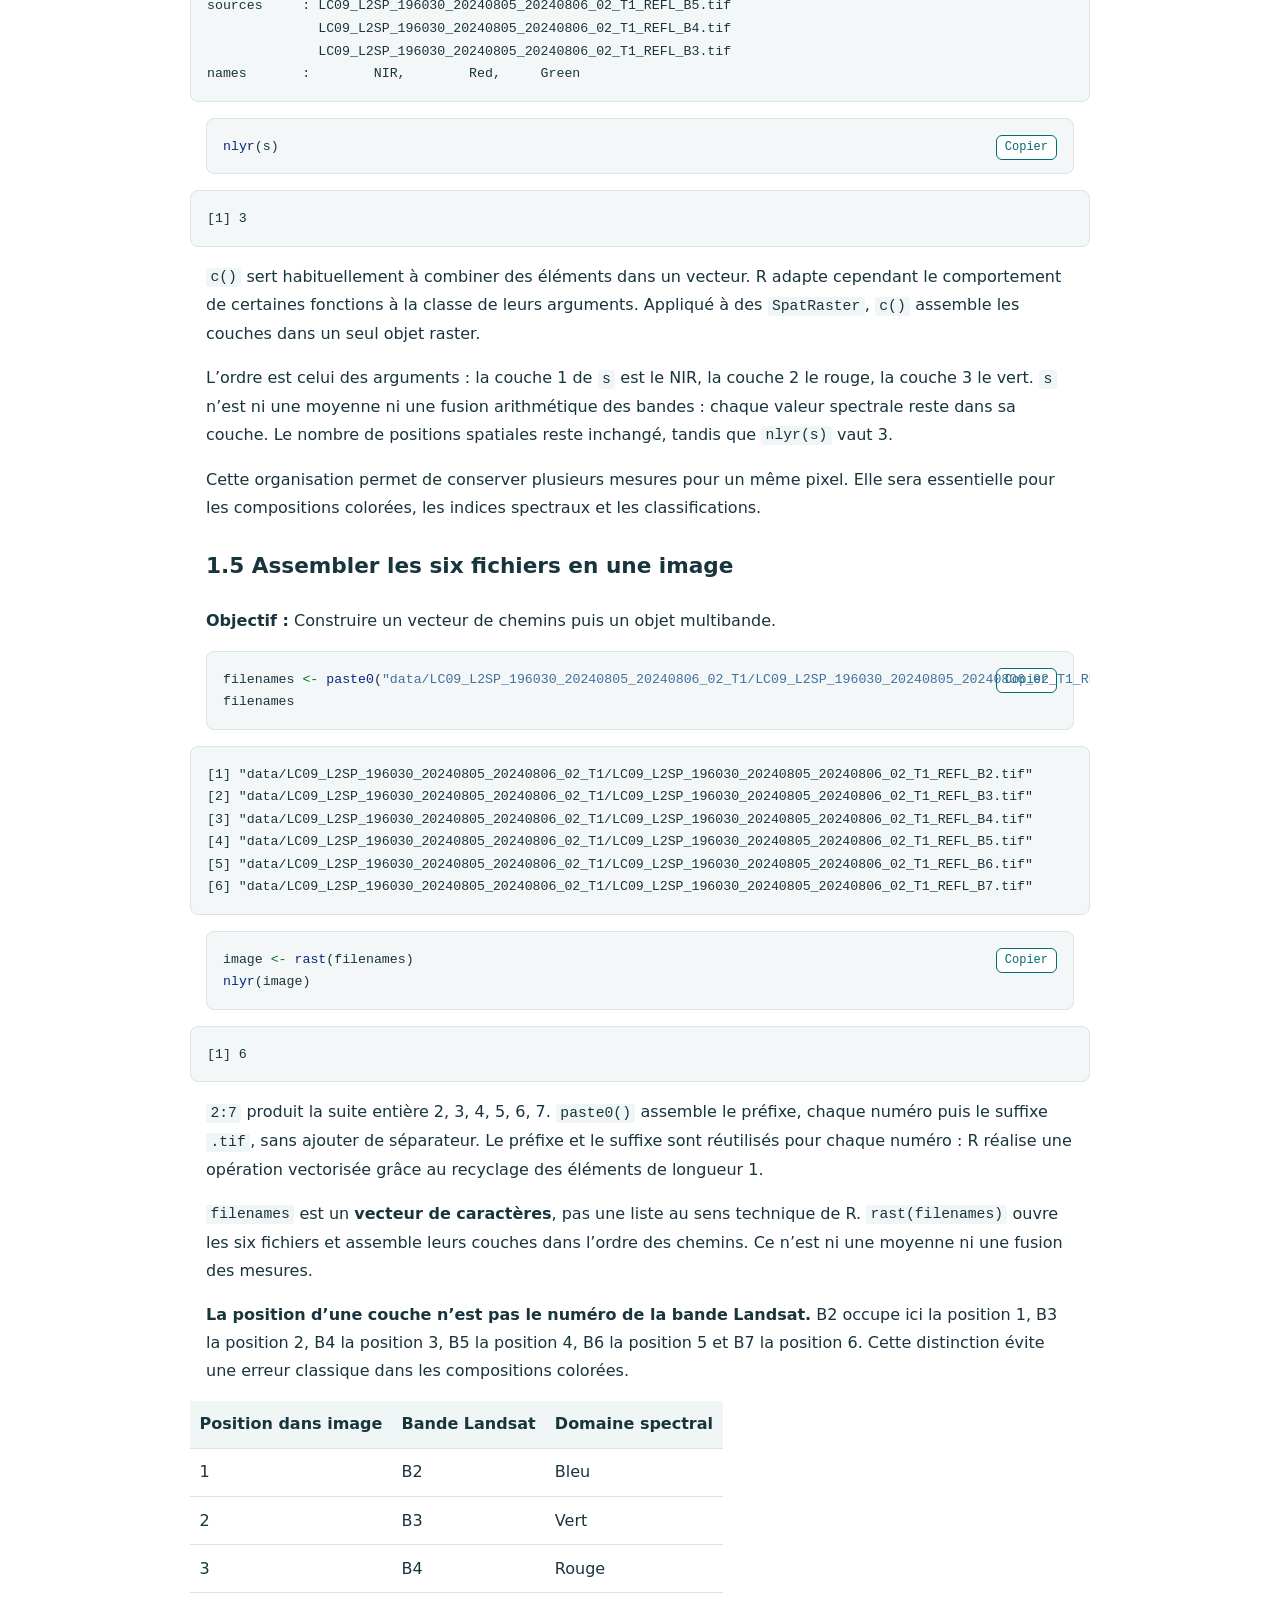
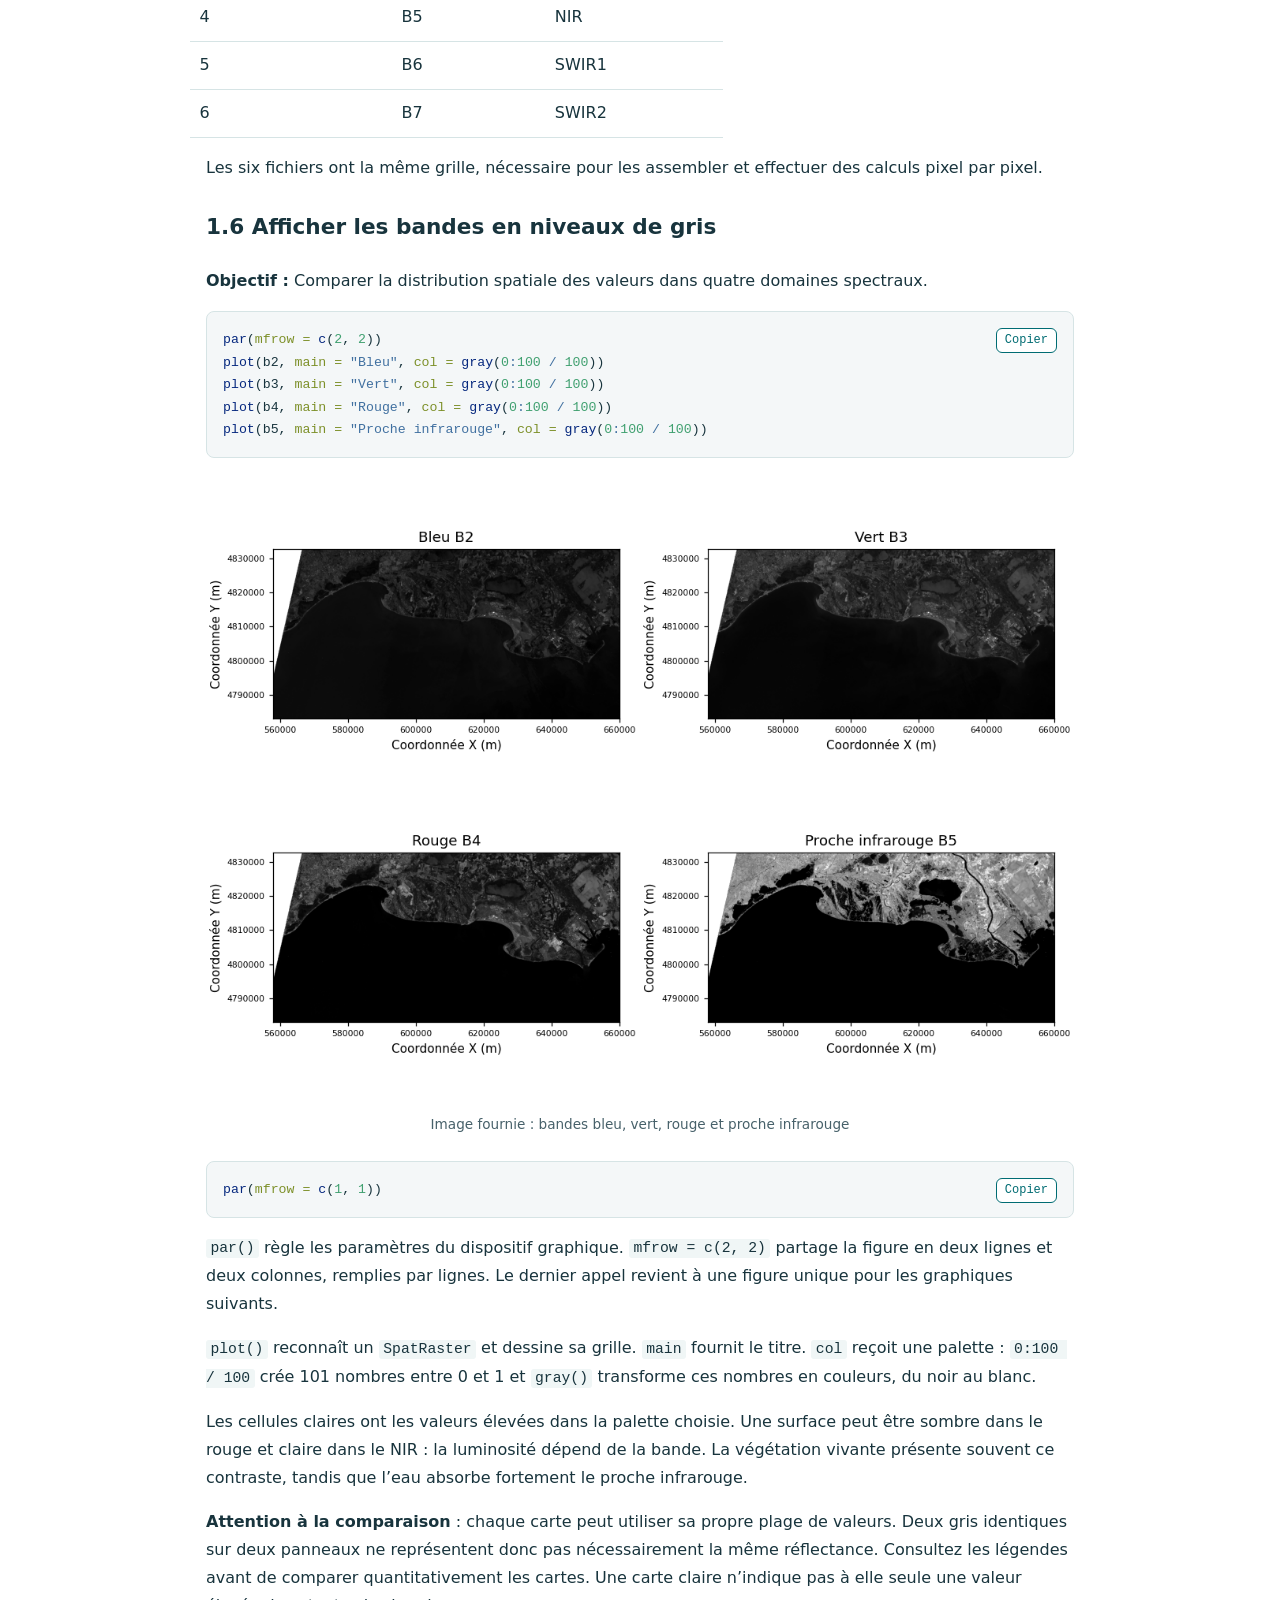
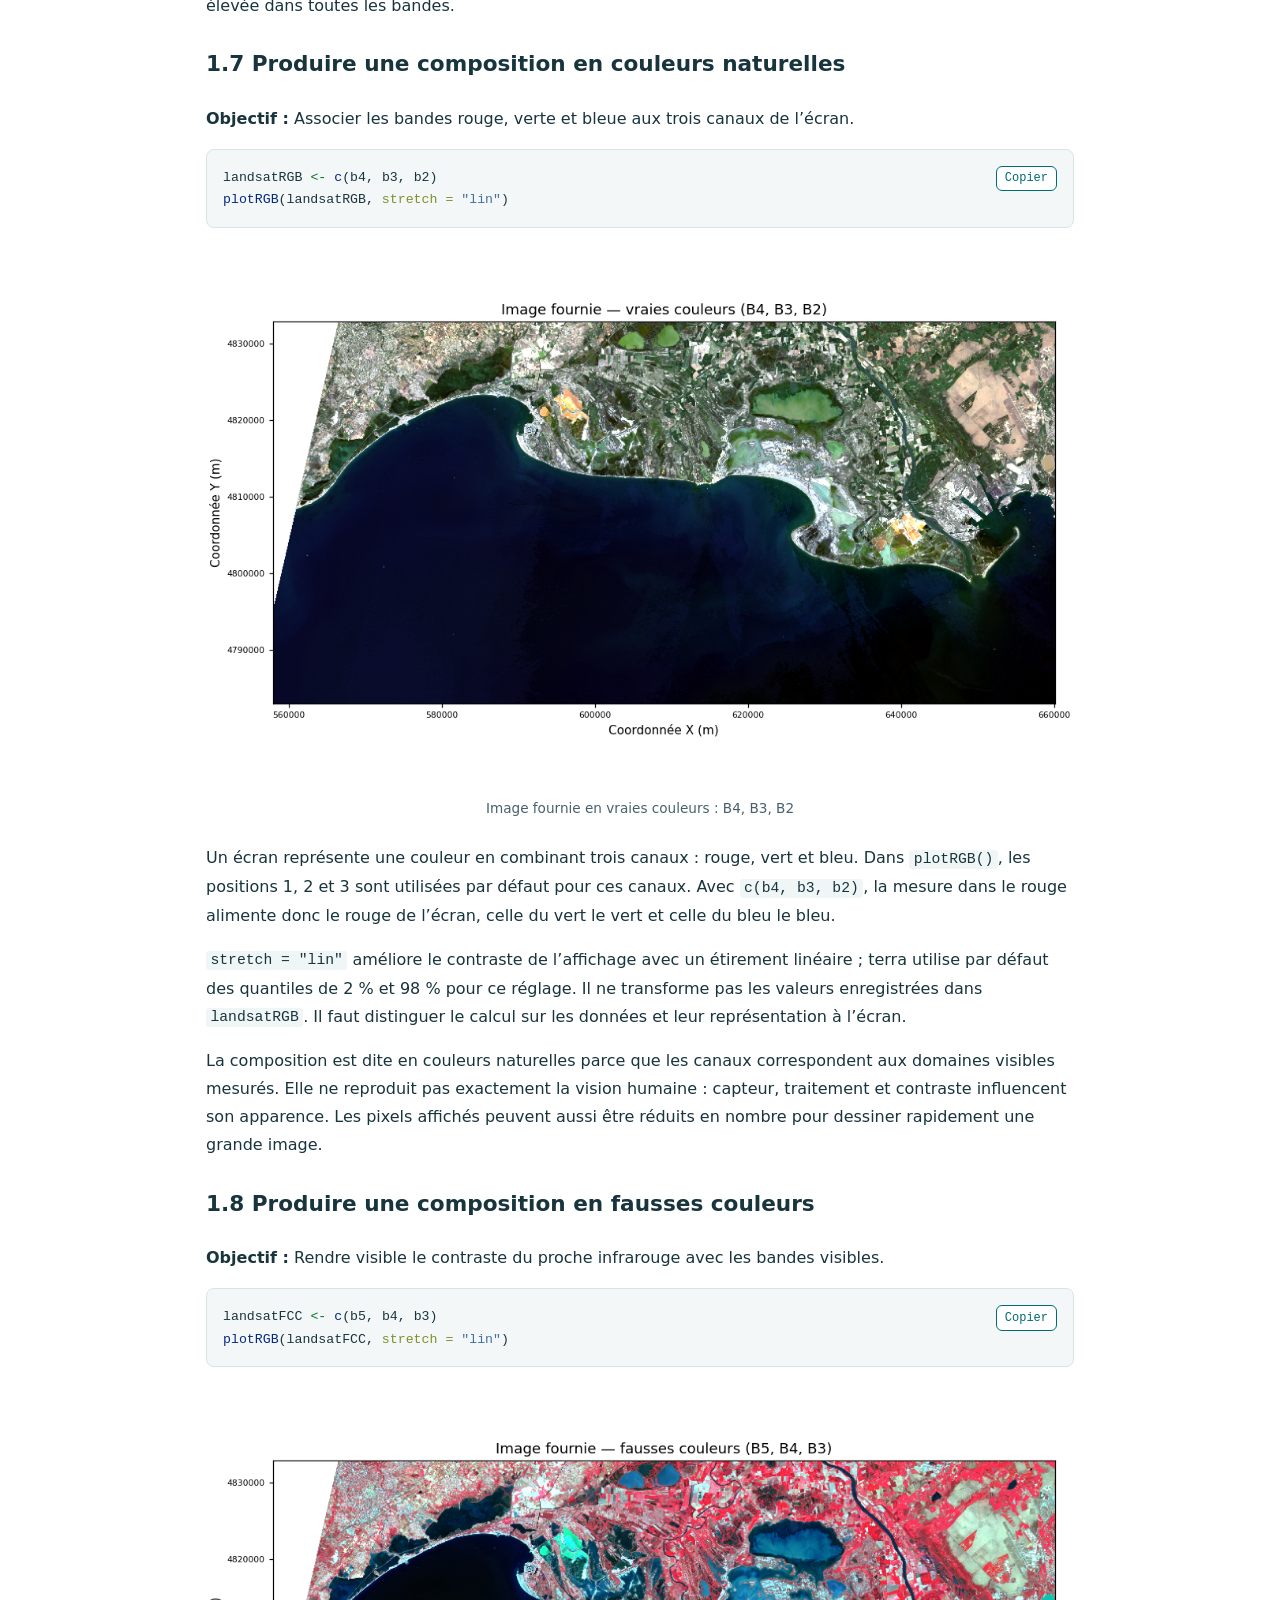
==== commit 6edc24aa: "Add files via upload" ====
--- a/index.html
+++ b/index.html
@@ -1,65 +1,1030 @@
 <!DOCTYPE html>
-<html lang="fr">
+<html xmlns="http://www.w3.org/1999/xhtml" lang="fr" xml:lang="fr">
 <head>
-    <meta charset="UTF-8">
-    <meta name="viewport" content="width=device-width, initial-scale=1.0">
-    <title>Florent Lombard | Accueil</title>
-    <style>
-        :root {
-            --text-color: #333333;
-            --link-color: #0066cc;
-            --link-hover: #004499;
-            --bg-nav: #f8f9fa;
-            --border-color: #e9ecef;
-            --max-width: 900px;
-        }
-        body { font-family: -apple-system, BlinkMacSystemFont, "Segoe UI", Roboto, sans-serif; color: var(--text-color); line-height: 1.6; margin: 0; padding: 0; }
-        header { background-color: var(--bg-nav); border-bottom: 1px solid var(--border-color); position: sticky; top: 0; z-index: 1000; }
-        .nav-container { max-width: var(--max-width); margin: 0 auto; display: flex; justify-content: space-between; align-items: center; padding: 0 2rem; }
-        .site-title { font-size: 1.2rem; font-weight: 700; color: var(--text-color); text-decoration: none; }
-        nav ul { list-style: none; padding: 0; margin: 0; display: flex; gap: 1.5rem; }
-        nav ul li a { text-decoration: none; color: #555; font-weight: 500; padding: 1.2rem 0; display: inline-block; border-bottom: 2px solid transparent; }
-        nav ul li a:hover, nav ul li a.active { color: var(--link-color); border-bottom: 2px solid var(--link-color); }
-        main { max-width: var(--max-width); margin: 0 auto; padding: 3rem 2rem; box-sizing: border-box; }
-        h1 { font-size: 2.2rem; margin-bottom: 0.5rem; }
-        .subtitle { font-size: 1.3rem; color: #666; margin-top: 0; margin-bottom: 2rem; font-weight: 400; }
-        ul { padding-left: 1.2rem; }
-        li { margin-bottom: 0.6rem; }
-        .thesis-box { background-color: #fdfdfd; border-left: 3px solid #0066cc; padding: 1rem 1.5rem; margin: 1.5rem 0; font-style: italic; }
-        @media (max-width: 768px) { .nav-container { flex-direction: column; padding: 1rem; } nav ul { flex-wrap: wrap; justify-content: center; gap: 1rem; margin-top: 1rem; } }
-    </style>
-</head>
+  <meta charset="utf-8" />
+  <meta name="generator" content="pandoc" />
+  <meta name="viewport" content="width=device-width, initial-scale=1.0, user-scalable=yes" />
+  <title>Explorer les images satellitaires avec R</title>
+  <style>
+code{white-space: pre-wrap;}
+span.smallcaps{font-variant: small-caps;}
+div.columns{display: flex; gap: min(4vw, 1.5em);}
+div.column{flex: auto; overflow-x: auto;}
+div.hanging-indent{margin-left: 1.5em; text-indent: -1.5em;}
+
+ul.task-list[class]{list-style: none;}
+ul.task-list li input[type="checkbox"] {
+font-size: inherit;
+width: 0.8em;
+margin: 0 0.8em 0.2em -1.6em;
+vertical-align: middle;
+}
+.display.math{display: block; text-align: center; margin: 0.5rem auto;}
+
+pre > code.sourceCode { white-space: pre; position: relative; }
+pre > code.sourceCode > span { line-height: 1.25; }
+pre > code.sourceCode > span:empty { height: 1.2em; }
+.sourceCode { overflow: visible; }
+code.sourceCode > span { color: inherit; text-decoration: inherit; }
+div.sourceCode { margin: 1em 0; }
+pre.sourceCode { margin: 0; }
+@media screen {
+div.sourceCode { overflow: auto; }
+}
+@media print {
+pre > code.sourceCode { white-space: pre-wrap; }
+pre > code.sourceCode > span { text-indent: -5em; padding-left: 5em; }
+}
+pre.numberSource code
+{ counter-reset: source-line 0; }
+pre.numberSource code > span
+{ position: relative; left: -4em; counter-increment: source-line; }
+pre.numberSource code > span > a:first-child::before
+{ content: counter(source-line);
+position: relative; left: -1em; text-align: right; vertical-align: baseline;
+border: none; display: inline-block;
+-webkit-touch-callout: none; -webkit-user-select: none;
+-khtml-user-select: none; -moz-user-select: none;
+-ms-user-select: none; user-select: none;
+padding: 0 4px; width: 4em;
+color: #aaaaaa;
+}
+pre.numberSource { margin-left: 3em; border-left: 1px solid #aaaaaa; padding-left: 4px; }
+div.sourceCode
+{ }
+@media screen {
+pre > code.sourceCode > span > a:first-child::before { text-decoration: underline; }
+}
+code span.al { color: #ff0000; font-weight: bold; } 
+code span.an { color: #60a0b0; font-weight: bold; font-style: italic; } 
+code span.at { color: #7d9029; } 
+code span.bn { color: #40a070; } 
+code span.bu { color: #008000; } 
+code span.cf { color: #007020; font-weight: bold; } 
+code span.ch { color: #4070a0; } 
+code span.cn { color: #880000; } 
+code span.co { color: #60a0b0; font-style: italic; } 
+code span.cv { color: #60a0b0; font-weight: bold; font-style: italic; } 
+code span.do { color: #ba2121; font-style: italic; } 
+code span.dt { color: #902000; } 
+code span.dv { color: #40a070; } 
+code span.er { color: #ff0000; font-weight: bold; } 
+code span.ex { } 
+code span.fl { color: #40a070; } 
+code span.fu { color: #06287e; } 
+code span.im { color: #008000; font-weight: bold; } 
+code span.in { color: #60a0b0; font-weight: bold; font-style: italic; } 
+code span.kw { color: #007020; font-weight: bold; } 
+code span.op { color: #666666; } 
+code span.ot { color: #007020; } 
+code span.pp { color: #bc7a00; } 
+code span.sc { color: #4070a0; } 
+code span.ss { color: #bb6688; } 
+code span.st { color: #4070a0; } 
+code span.va { color: #19177c; } 
+code span.vs { color: #4070a0; } 
+code span.wa { color: #60a0b0; font-weight: bold; font-style: italic; } 
+</style>
+  <style type="text/css">
+:root{--ink:#18343d;--accent:#006c73;--paper:#fff;--soft:#f0f6f6;--line:#d6e4e5}*{box-sizing:border-box}html{scroll-behavior:smooth}body{margin:0;font-family:system-ui,-apple-system,"Segoe UI",sans-serif;color:var(--ink);line-height:1.75;background:var(--paper);max-width:none;padding:0}main,.main-container{max-width:960px;margin:auto;padding:2rem}body>section,body>h1,body>h2,body>h3,body>p,body>div:not(.site-header),body>ul,body>ol,body>form,body>details,body>table,body>pre{max-width:900px;margin-left:auto;margin-right:auto}body>h1{padding-top:2rem}body>p,body>h1,body>h2,body>h3,body>div,body>ul,body>ol,body>form,body>details,body>pre{padding-left:1rem;padding-right:1rem}.site-header{display:flex;justify-content:space-between;gap:1rem;padding:1rem 3vw;background:var(--soft);border-bottom:1px solid var(--line)}a{color:var(--accent)}h1{font-size:clamp(1.8rem,4vw,2.8rem);line-height:1.2}h2{margin-top:3rem;padding-top:1.5rem;border-top:1px solid var(--line);line-height:1.3;scroll-margin-top:1rem}h3{font-size:1.1rem;margin-top:1.6rem}.eyebrow{color:var(--accent);font-weight:650}pre{background:#f4f7f8;border:1px solid var(--line);padding:1rem;border-radius:8px;overflow:auto;position:relative;font-size:.9rem;line-height:1.55}code{font-family:ui-monospace,Consolas,monospace;font-size:.92em}p code,li code,td code{background:var(--soft);padding:.1em .3em;border-radius:3px}img{max-width:100%;height:auto;display:block;margin:1.5rem auto}table{border-collapse:collapse;width:100%;overflow:auto;display:block}th,td{padding:.6rem;border-bottom:1px solid var(--line);text-align:left}th{background:var(--soft)}details{border:1px solid var(--line);border-radius:8px;padding:1rem;margin:1rem 0}summary{cursor:pointer;font-weight:650;color:var(--accent)}.exercise{border-left:4px solid var(--accent);background:var(--soft);padding:1rem 1.4rem;margin-top:1.5rem}.quiz{margin:1.5rem 0}fieldset{border:1px solid var(--line);border-radius:9px;padding:1rem}legend{font-weight:650;padding:0 .4rem}.quiz label{display:block;padding:.5rem;border-radius:4px;cursor:pointer}.quiz label:hover{background:var(--soft)}.quiz input{margin-right:.5rem;accent-color:var(--accent)}button,.downloads a{font:inherit;border-radius:6px;border:1px solid var(--accent);padding:.45rem .85rem;cursor:pointer;background:white;color:var(--accent)}button:hover{background:var(--soft)}.quiz button{margin-top:.7rem}.feedback{min-height:1.5rem}.feedback.ok{color:#13683e}.feedback.retry{color:#8c4520}.copy-button{float:right;font-size:.75rem;padding:.15rem .5rem;margin-bottom:.3rem}.progress-wrap{background:var(--soft);border-radius:9px;padding:1rem;margin:2rem 0}.progress-wrap label{display:block}progress{width:100%;accent-color:var(--accent)}#TOC{max-width:900px;margin:2rem auto;padding:1rem;background:var(--soft);border-radius:8px}#TOC ul{list-style:none;padding-left:1rem}#title-block-header{display:none}body>.sourceCode{max-width:900px}.downloads{line-height:2.6}.downloads a{text-decoration:none} @media(max-width:600px){body{font-size:15px}main{padding:1rem}pre{font-size:.78rem}.site-header{padding:1rem}.downloads a{display:inline-block}h2{font-size:1.5rem}}@media print{.site-header,.quiz,.progress-wrap,.copy-button,.downloads{display:none}details{display:block}h2{break-after:avoid}pre,img{break-inside:avoid}}
+body>figure{max-width:900px;margin:1.5rem auto;padding:0 1rem}figcaption{font-size:.85rem;text-align:center;color:#47616a}
+body>form.quiz{margin:1.5rem auto}
+</style>
+<style>.three-views{display:grid;grid-template-columns:repeat(3,1fr);gap:1rem}.three-views figure{margin:0}.three-views svg{width:100%;height:auto}h3{font-size:1.35rem;scroll-margin-top:1rem}h4{font-size:1.05rem}#TOC{line-height:1.6}#TOC li{margin:.4rem 0}@media(max-width:600px){.three-views{grid-template-columns:1fr}}</style><style>td code{overflow-wrap:anywhere;white-space:normal}</style><style>
+h4 { text-align: center; }
+</style>
+<style>.data-download { padding: 1.2rem; border: 1px solid #bfd0dc; border-radius: 8px; margin: 1.5rem 0; } .data-button { display: inline-block; padding: .8rem 1.1rem; border-radius: 5px; background: #215a75; color: white; text-decoration: none; } td code { overflow-wrap: anywhere; } </style></head>
 <body>
-    <header>
-        <div class="nav-container">
-            <a href="index.html" class="site-title">Florent Lombard</a>
-            <nav>
-                <ul>
-                    <li><a href="index.html" class="active">Accueil</a></li>
-                    <li><a href="cv.html">CV</a></li>
-                    <li><a href="publications.html">Publications</a></li>
-                    <li><a href="enseignements.html">Enseignements</a></li>
-                    <li><a href="encadrements.html">Encadrements</a></li>
-                    <li><a href="terrains.html">Terrains</a></li>
-                </ul>
-            </nav>
-        </div>
-    </header>
-    <main>
-        <h1>Florent Lombard</h1>
-        <p class="subtitle">Maître de conférences en Géographie | Université Aix-Marseille | UMR ESPACE</p>
-        <p>Je suis enseignant-chercheur à l'Université Aix-Marseille, rattaché au département de Géographie et au CNRS à l'UMR 7300 ESPACE. Mes travaux s'inscrivent en <strong>biogéographie</strong> et portent plus particulièrement sur le champ théorique de la résilience ainsi que sur l'analyse spatiale des interactions entre nature et sociétés.</p>
-        <p>J'ai soutenu ma thèse de doctorat en 2023, intitulée :</p>
-        <div class="thesis-box">
-            « Dynamique spatio-temporelle de la mangrove du Sénégal : Caractérisation de la résilience des espèces végétales par la modélisation spatiale des processus biologiques. »
-        </div>
-        <p>Pour comprendre la coévolution des liens que les sociétés entretiennent avec leur environnement, ma démarche scientifique croise plusieurs approches méthodologiques :</p>
-        <ul>
-            <li>La modélisation systémique et l'analyse spatiale quantitative.</li>
-            <li>La télédétection et l'écologie du paysage.</li>
-            <li>Les statistiques et les relevés de terrain (principalement botaniques et biophysiques).</li>
-            <li>Les enquêtes de terrain portant sur les usages des acteurs locaux.</li>
-        </ul>
-    </main>
-</body>
+<header class="site-header"><a href="/index.html">Florent Lombard</a><a href="/enseignements.html#master-coast">← Enseignements</a></header>
+<p class="breadcrumb"><a href="/enseignements.html">Enseignements</a> › <a href="/enseignements.html#master-coast">Master COAST</a> › M1 › Télédétection</p>
+<header id="title-block-header">
+<h1 class="title">Explorer les images satellitaires avec R</h1>
+</header>
+<nav id="TOC" aria-label="Plan du cours"><strong>Plan du cours</strong><p><a href="#objectifs-du-tutoriel">Objectifs du tutoriel</a></p><p><a href="#prerequis-et-chemins">Prérequis — Comprendre les chemins d’accès</a></p><p><a href="#chapitre-1"><strong>Chapitre 1 — Importer, explorer et préparer l’image</strong></a></p><ul><li><a href="#préparer-le-projet">1.1 Préparer le projet</a></li><li><a href="#importer-les-six-bandes-spectrales">1.2 Importer les six bandes spectrales</a></li><li><a href="#examiner-la-géométrie-du-raster">1.3 Examiner la géométrie du raster</a></li><li><a href="#assembler-plusieurs-bandes">1.4 Assembler plusieurs bandes</a></li><li><a href="#assembler-les-six-fichiers-en-une-image">1.5 Assembler les six fichiers en une image</a></li><li><a href="#afficher-les-bandes-en-niveaux-de-gris">1.6 Afficher les bandes en niveaux de gris</a></li><li><a href="#produire-une-composition-en-couleurs-naturelles">1.7 Produire une composition en couleurs naturelles</a></li><li><a href="#produire-une-composition-en-fausses-couleurs">1.8 Produire une composition en fausses couleurs</a></li><li><a href="#sélectionner-des-couches">1.9 Sélectionner des couches</a></li><li><a href="#nommer-les-couches">1.10 Nommer les couches</a></li></ul><p><a href="#chapitre-2"><strong>Chapitre 2 — Interaction vecteur-raster</strong></a></p><ul><li><a href="#découper-et-masquer-la-camargue">2.1 Afficher, découper et masquer : trois étapes</a></li><li><a href="#exporter-le-raster-découpé">2.2 Exporter le raster découpé</a></li></ul><p><a href="#chapitre-3"><strong>Chapitre 3 — Construire et interpréter les signatures</strong></a></p><ul><li><a href="#exemple-points-fournis">3.1 Utiliser les points fournis pour explorer les signatures</a></li><li><a href="#créer-et-étiqueter-les-points-dans-qgis">3.2 Créer et étiqueter les points dans QGIS</a></li><li><a href="#importer-les-points-créés-dans-qgis">3.3 Importer les points créés dans QGIS</a></li><li><a href="#extraire-les-mesures-et-calculer-les-moyennes">3.4 Extraire les mesures et calculer les moyennes</a></li><li><a href="#tracer-les-signatures-spectrales">3.5 Tracer les signatures spectrales</a></li></ul></nav>
+<section id="objectifs-du-tutoriel">
+<h2>Objectifs du tutoriel</h2>
+<p>À la fin de ce tutoriel, vous serez capable de :</p>
+<ul>
+<li>Organiser les données d’un projet et écrire un chemin d’accès permettant à R de retrouver un fichier.</li>
+<li>Importer des bandes spectrales avec <code>terra</code> et vérifier leur résolution, leur emprise et leur système de coordonnées.</li>
+<li>Assembler les bandes, sélectionner des couches et afficher des compositions en couleurs naturelles et en fausses couleurs.</li>
+<li>Découper une image avec <code>crop()</code>, la masquer avec <code>mask()</code> et comprendre la différence entre ces deux opérations.</li>
+<li>Créer des points étiquetés dans QGIS, extraire leurs valeurs spectrales dans R et calculer des signatures moyennes.</li>
+<li>Comparer les signatures spectrales de plusieurs catégories d’occupation du sol.</li>
+</ul>
+</section>
+<section id="prerequis-et-chemins">
+<h2>Prérequis — Comprendre les chemins d’accès</h2>
+<p>Vous devez disposer de R, RStudio et QGIS, ainsi que des données téléchargeables ci-dessous. Le package <code>terra</code> sera chargé dans R. Avant d’importer une image, il faut savoir indiquer à R où elle se trouve sur votre ordinateur.</p>
+<aside class="data-download"><h3>Télécharger les données du tutoriel</h3>
+<p><a class="data-button" href="https://github.com/florentlombard/florentlombard.github.io/releases/download/donnees-coast-v1/donnees_camargue.zip" download>Télécharger les six bandes et la zone d’étude (ZIP, 63 Mo)</a></p>
+<p>Scène : <code>LC09_L2SP_196030_20240805_20240806_02_T1</code>. L’archive contient les six bandes B2 à B7 prêtes à être utilisées dans ce cours, ainsi que <code>camargue.gpkg</code>, dans le système de coordonnées de l’image.</p>
+<p>Téléchargez l’archive, puis décompressez-la dans le dossier de votre projet RStudio. Vous obtenez <code>data/LC09_L2SP_196030_20240805_20240806_02_T1/</code>. Conservez les noms des fichiers : les chemins des blocs de code correspondent à cette organisation.</p></aside>
+<h3 id="chemin-adresse">1. Un chemin d’accès est l’adresse d’un dossier ou d’un fichier</h3>
+<p>Un fichier possède un <strong>nom</strong> et se trouve dans un <strong>dossier</strong>. Ce dossier peut lui-même être situé dans un autre dossier. Le chemin décrit la succession des dossiers à parcourir pour atteindre le fichier.</p>
+<pre><code>data/LC09_L2SP_196030_20240805_20240806_02_T1/LC09_L2SP_196030_20240805_20240806_02_T1_REFL_B2.tif</code></pre>
+<p>Lisez cette adresse de gauche à droite : ouvrir le dossier <code>data</code>, puis le dossier <code>LC09_L2SP_196030_20240805_20240806_02_T1</code>, puis le fichier dont le nom se termine par <code>_B2.tif</code>. Le symbole <code>/</code> sépare les niveaux. <code>.tif</code> est l’extension du fichier ; elle fait partie de son nom.</p>
+<p><strong>Un chemin de dossier et un chemin de fichier ne désignent pas la même chose.</strong> <code>data/LC09_L2SP_196030_20240805_20240806_02_T1</code> désigne un dossier. Pour importer une bande, il faut ajouter son nom complet, extension comprise.</p>
+<h3 id="projet-rstudio">2. Créer un projet et organiser les données</h3>
+<ol>
+<li>Dans l’explorateur de fichiers de votre ordinateur, créez un dossier nommé <code>tutoriel_satellites</code>, par exemple dans Documents.</li>
+<li>Dans RStudio, choisissez <strong>File → New Project → Existing Directory</strong>. Sélectionnez ce dossier, puis cliquez sur <strong>Create Project</strong>. RStudio y crée un fichier portant l’extension <code>.Rproj</code>.</li>
+<li>Téléchargez l’archive à l’aide du bouton ci-dessus, puis décompressez-la dans le dossier du projet. Les fichiers doivent être réellement extraits : R ne les lit pas à l’intérieur du fichier ZIP avec les commandes utilisées ici.</li>
+<li>Dans <code>tutoriel_satellites</code>, créez si nécessaire le dossier <code>data</code>, puis son sous-dossier <code>LC09_L2SP_196030_20240805_20240806_02_T1</code>. Placez les six fichiers <code>.tif</code> et la zone d’étude <code>camargue.gpkg</code> dans ce sous-dossier. Si l’extraction a déjà créé cette organisation, conservez-la sans ajouter un deuxième dossier <code>data</code>.</li>
+<li>Pour reprendre le travail plus tard, ouvrez le fichier <code>.Rproj</code>. Enregistrez votre script R dans le dossier du projet.</li>
+</ol>
+<table><thead><tr><th>Élément</th><th>Emplacement attendu</th></tr></thead><tbody>
+<tr><td>Projet RStudio</td><td><code>tutoriel_satellites/tutoriel_satellites.Rproj</code></td></tr>
+<tr><td>Script R</td><td><code>tutoriel_satellites/exploration.R</code></td></tr>
+<tr><td>Dossier des données</td><td><code>tutoriel_satellites/data/LC09_L2SP_196030_20240805_20240806_02_T1</code></td></tr>
+<tr><td>Bande B2</td><td><code>tutoriel_satellites/data/LC09_L2SP_196030_20240805_20240806_02_T1/LC09_L2SP_196030_20240805_20240806_02_T1_REFL_B2.tif</code></td></tr>
+<tr><td>Zone d’étude</td><td><code>tutoriel_satellites/data/LC09_L2SP_196030_20240805_20240806_02_T1/camargue.gpkg</code></td></tr>
+</tbody></table>
+
+<h3 id="dossier-travail">3. Identifier le point de départ : le dossier de travail</h3>
+<p>Pour interpréter un chemin relatif, R part de son <strong>dossier de travail</strong>. Exécutez cette commande dans la console :</p>
+<pre><code class="r">getwd()</code></pre>
+<p>Si votre projet est dans Documents sous Windows, le résultat peut par exemple être <code>"C:/Users/Lea/Documents/tutoriel_satellites"</code>. Votre résultat sera différent : il doit correspondre au dossier de votre projet.</p>
+<p>Ouvrir le projet RStudio initialise normalement le dossier de travail à la racine de ce projet. <strong>Ouvrir seulement un script ne garantit pas que R travaille dans le dossier du script.</strong> Le lieu où vous enregistrez le HTML ne détermine pas non plus le dossier de travail de R.</p>
+<pre><code class="r">list.files()</code></pre>
+<p>Sans argument, <code>list.files()</code> affiche les noms présents dans le dossier de travail. Vous devez notamment y retrouver <code>data</code>. Cette commande affiche les noms ; elle ne change pas de dossier.</p>
+<h3 id="relatif-absolu">4. Distinguer chemin relatif et chemin absolu</h3>
+<table><thead><tr><th>Type</th><th>Exemple</th><th>Point de départ</th></tr></thead><tbody>
+<tr><td>Relatif</td><td><code>data/LC09_L2SP_196030_20240805_20240806_02_T1/camargue.gpkg</code></td><td>Le dossier affiché par <code>getwd()</code>.</td></tr>
+<tr><td>Absolu sous Windows</td><td><code>C:/Users/Lea/Documents/tutoriel_satellites/data/LC09_L2SP_196030_20240805_20240806_02_T1/camargue.gpkg</code></td><td>La racine du disque <code>C:</code>.</td></tr>
+<tr><td>Absolu sous macOS</td><td><code>/Users/Lea/Documents/tutoriel_satellites/data/LC09_L2SP_196030_20240805_20240806_02_T1/camargue.gpkg</code></td><td>La racine du système de fichiers, indiquée par le premier <code>/</code>.</td></tr>
+</tbody></table>
+<p>Le chemin relatif ne contient pas toute l’adresse depuis la racine : il indique le trajet depuis le dossier de travail. Si ce dossier est <code>tutoriel_satellites</code>, écrivez <code>data/LC09_L2SP_196030_20240805_20240806_02_T1</code>, sans répéter <code>tutoriel_satellites</code>. Si le dossier de travail change, le même chemin relatif peut ne plus retrouver les données.</p>
+<p>Le chemin absolu désigne un emplacement complet indépendamment du dossier de travail. Les exemples avec <code>Lea</code> sont fictifs : adaptez-les à votre ordinateur. Pour ce cours, utilisez les chemins relatifs depuis le projet. Vous pourrez ainsi déplacer le dossier du projet avec ses données sans réécrire tous les chemins.</p>
+<h3 id="ecrire-chemin-r">5. Écrire correctement le chemin dans R</h3>
+<ul>
+<li><strong>Entourez le chemin de guillemets.</strong> C’est du texte : <code>"data/LC09_L2SP_196030_20240805_20240806_02_T1"</code>. Sans guillemets, R essaie d’interpréter ce que vous écrivez comme du code.</li>
+<li><strong>Utilisez des barres obliques <code>/</code>, y compris sous Windows.</strong> Un chemin copié depuis l’explorateur Windows peut contenir des <code>\</code>. Dans une chaîne R, une barre inverse introduit une séquence spéciale : remplacez-les par <code>/</code>. Par exemple, écrivez <code>"C:/Users/Lea/Documents"</code>.</li>
+<li><strong>Recopiez le nom exact.</strong> Vérifiez les lettres, les chiffres, les espaces et l’extension. Respectez les majuscules et minuscules pour que votre script reste utilisable sur différents systèmes.</li>
+<li><strong>Les espaces sont autorisés entre guillemets.</strong> <code>"data/mon dossier/image.tif"</code> est un chemin valide si ces dossiers et ce fichier existent.</li>
+</ul>
+<p>Vous pouvez construire un chemin à partir de ses différentes parties avec <code>file.path()</code> :</p>
+<pre><code class="r">file.path("data", "camargue", "camargue.gpkg")</code></pre>
+<p>Cette commande fabrique une adresse ; elle ne crée pas le fichier et ne vérifie pas son existence.</p>
+<h3 id="verifier-chemin">6. Vérifier avant d’importer</h3>
+<p>Exécutez ces commandes une par une. Elles vérifient successivement le point de départ, le dossier des données, son contenu et un fichier précis.</p>
+<pre><code class="r">getwd()
+dir.exists("data/LC09_L2SP_196030_20240805_20240806_02_T1")
+list.files("data/LC09_L2SP_196030_20240805_20240806_02_T1")
+file.exists("data/LC09_L2SP_196030_20240805_20240806_02_T1/camargue.gpkg")
+file.exists("data/LC09_L2SP_196030_20240805_20240806_02_T1/LC09_L2SP_196030_20240805_20240806_02_T1_REFL_B2.tif")</code></pre>
+<p><code>TRUE</code> signifie que le dossier ou le fichier a été trouvé à cette adresse ; <code>FALSE</code> signifie qu’il n’a pas été trouvé. <code>list.files()</code> doit afficher les noms des six bandes et de la zone d’étude. Un résultat <code>character(0)</code> ne suffit pas à conclure que le dossier est vide : vérifiez d’abord son existence avec <code>dir.exists()</code>.</p>
+<h3 id="erreurs-chemins">7. Comprendre et corriger les erreurs courantes</h3>
+<table><thead><tr><th>Observation</th><th>Vérification et correction</th></tr></thead><tbody>
+<tr><td><code>dir.exists("data/LC09_L2SP_196030_20240805_20240806_02_T1")</code> renvoie <code>FALSE</code>.</td><td>Regardez <code>getwd()</code>. Ouvrez le bon projet. Vérifiez ensuite dans l’explorateur que <code>data</code> contient bien le dossier de la scène Landsat.</td></tr>
+<tr><td>Le dossier existe, mais <code>file.exists()</code> renvoie <code>FALSE</code>.</td><td>Affichez <code>list.files("data/LC09_L2SP_196030_20240805_20240806_02_T1")</code> et recopiez le nom exact. Vérifiez que les fichiers ont été extraits de l’archive et ne sont pas dans un sous-dossier supplémentaire.</td></tr>
+<tr><td>R signale une erreur liée à <code>\U</code> ou à une séquence d’échappement.</td><td>Remplacez les barres inverses du chemin Windows par <code>/</code> et gardez les guillemets.</td></tr>
+<tr><td>Le chemin fonctionnait lors de la séance précédente.</td><td>Rouvrez le fichier <code>.Rproj</code> et vérifiez <code>getwd()</code>. Vérifiez aussi que les données n’ont pas été déplacées ou renommées.</td></tr>
+</tbody></table>
+<p>Si vous devez sélectionner un fichier pour repérer son adresse, exécutez <code>file.choose()</code> dans la console, puis choisissez le fichier dans la fenêtre. R renvoie son chemin absolu. Comparez cette adresse à l’organisation prévue du projet pour comprendre où se situe l’écart.</p>
+</section>
+
+<h2 id="chapitre-1">Chapitre 1 — Importer, explorer et préparer l’image</h2><p>Importer les bandes, comprendre la grille raster, explorer les compositions colorées et préparer l’image multibande.</p><h3 id="préparer-le-projet">1.1 Préparer le projet</h3>
+<p><strong>Objectif :</strong> Organiser les fichiers et charger les
+outils spatiaux.</p>
+<div class="sourceCode" id="cb1"><pre class="sourceCode r"><code class="sourceCode r"><span id="cb1-1"><a href="#cb1-1" aria-hidden="true" tabindex="-1"></a><span class="fu">library</span>(terra)</span>
+<span id="cb1-2"><a href="#cb1-2" aria-hidden="true" tabindex="-1"></a><span class="fu">list.files</span>(<span class="st">&quot;data/LC09_L2SP_196030_20240805_20240806_02_T1&quot;</span>)</span></code></pre></div>
+<pre><code>[1] &quot;camargue.gpkg&quot;                                 
+[2] &quot;LC09_L2SP_196030_20240805_20240806_02_T1_REFL_B2.tif&quot;
+[3] &quot;LC09_L2SP_196030_20240805_20240806_02_T1_REFL_B3.tif&quot;
+[4] &quot;LC09_L2SP_196030_20240805_20240806_02_T1_REFL_B4.tif&quot;
+[5] &quot;LC09_L2SP_196030_20240805_20240806_02_T1_REFL_B5.tif&quot;
+[6] &quot;LC09_L2SP_196030_20240805_20240806_02_T1_REFL_B6.tif&quot;
+[7] &quot;LC09_L2SP_196030_20240805_20240806_02_T1_REFL_B7.tif&quot;</code></pre>
+<p>Utilisez le projet et l’organisation des dossiers préparés dans les prérequis. Si les noms attendus ne s’affichent pas, revenez à la section <a href="#verifier-chemin">Vérifier avant d’importer</a> avant de poursuivre.</p>
+<p>Les données sont un extrait rectangulaire de la scène Landsat 9 du 5 août 2024. Elles ont été découpées avant leur distribution, avec une marge d’environ 3 km autour du rectangle englobant la zone d’étude. Leur résolution reste de 30 m : aucun rééchantillonnage n’a été effectué. Dans le cours, « image originale » désigne cet extrait fourni. Il dépasse le polygone pour permettre de comparer les effets de <code>crop()</code> et <code>mask()</code>. Les figures affichent cet extrait, sans masque supplémentaire des nuages.</p>
+<p>Les valeurs des fichiers fournis représentent des réflectances de surface, sans unité. Par exemple, 0,20 correspond à 20 % dans cette représentation. Les graphiques du cours utilisent les valeurs décimales.</p>
+<p>Une couche polygonale <code>camargue.gpkg</code> est fournie
+dans le système de coordonnées de l’image. Il s’agit d’une copie reprojetée de la zone transmise par l’enseignant.</p>
+
+
+<h3 id="importer-les-six-bandes-spectrales">1.2 Importer les six bandes spectrales</h3>
+<p><strong>Objectif :</strong> Créer un objet pour chacune des bandes B2
+à B7.</p>
+<div class="sourceCode" id="cb4"><pre class="sourceCode r"><code class="sourceCode r"><span id="cb4-1"><a href="#cb4-1" aria-hidden="true" tabindex="-1"></a>b2 <span class="ot">&lt;-</span> <span class="fu">rast</span>(<span class="st">&quot;data/LC09_L2SP_196030_20240805_20240806_02_T1/LC09_L2SP_196030_20240805_20240806_02_T1_REFL_B2.tif&quot;</span>)</span>
+<span id="cb4-2"><a href="#cb4-2" aria-hidden="true" tabindex="-1"></a>b3 <span class="ot">&lt;-</span> <span class="fu">rast</span>(<span class="st">&quot;data/LC09_L2SP_196030_20240805_20240806_02_T1/LC09_L2SP_196030_20240805_20240806_02_T1_REFL_B3.tif&quot;</span>)</span>
+<span id="cb4-3"><a href="#cb4-3" aria-hidden="true" tabindex="-1"></a>b4 <span class="ot">&lt;-</span> <span class="fu">rast</span>(<span class="st">&quot;data/LC09_L2SP_196030_20240805_20240806_02_T1/LC09_L2SP_196030_20240805_20240806_02_T1_REFL_B4.tif&quot;</span>)</span>
+<span id="cb4-4"><a href="#cb4-4" aria-hidden="true" tabindex="-1"></a>b5 <span class="ot">&lt;-</span> <span class="fu">rast</span>(<span class="st">&quot;data/LC09_L2SP_196030_20240805_20240806_02_T1/LC09_L2SP_196030_20240805_20240806_02_T1_REFL_B5.tif&quot;</span>)</span>
+<span id="cb4-5"><a href="#cb4-5" aria-hidden="true" tabindex="-1"></a>b6 <span class="ot">&lt;-</span> <span class="fu">rast</span>(<span class="st">&quot;data/LC09_L2SP_196030_20240805_20240806_02_T1/LC09_L2SP_196030_20240805_20240806_02_T1_REFL_B6.tif&quot;</span>)</span>
+<span id="cb4-6"><a href="#cb4-6" aria-hidden="true" tabindex="-1"></a>b7 <span class="ot">&lt;-</span> <span class="fu">rast</span>(<span class="st">&quot;data/LC09_L2SP_196030_20240805_20240806_02_T1/LC09_L2SP_196030_20240805_20240806_02_T1_REFL_B7.tif&quot;</span>)</span>
+<span id="cb4-7"><a href="#cb4-7" aria-hidden="true" tabindex="-1"></a>b2</span></code></pre></div>
+<pre><code>class       : SpatRaster 
+dimensions  : 1660, 3403, 1  (nrow, ncol, nlyr)
+resolution  : 30, 30  (x, y)
+extent      : 557985, 660075, 4783005, 4832805  (xmin, xmax, ymin, ymax)
+coord. ref. : WGS 84 / UTM zone 31N (EPSG:32631) 
+source      : LC09_L2SP_196030_20240805_20240806_02_T1_REFL_B2.tif 
+name        :       Blue 
+</code></pre>
+<h4 id="fonctions-arguments-et-affectation">Fonctions, arguments et
+affectation</h4>
+<p>Une fonction réalise une opération ; ses arguments sont écrits entre
+parenthèses. <code>rast(&quot;chemin&quot;)</code> ouvre ici un raster. Les
+guillemets indiquent une chaîne de caractères et non un objet nommé
+<code>data</code>. Le symbole <code>&lt;-</code> affecte le résultat à
+un nom : R évalue d’abord ce qui est à droite, puis associe le résultat
+au nom situé à gauche.</p>
+<p><code>b2</code> est un nom choisi par l’utilisateur, pas une
+instruction imposée par Landsat. R distingue les majuscules des
+minuscules : <code>b2</code> et <code>B2</code> seraient deux objets
+différents. Le texte précédé de <code>#</code> est un commentaire et
+n’est pas exécuté.</p>
+<p><code>rast()</code> crée un <strong>SpatRaster</strong>. Pour un
+fichier, terra lit sa description et peut lire les valeurs depuis le
+disque lorsque le traitement l’exige. Créer l’objet ne signifie donc pas
+que toute l’image a été copiée dans la mémoire de R.</p>
+<h4 id="lire-le-résultat-affiché">Lire le résultat affiché</h4>
+<p>Écrire <code>b2</code> seul affiche un résumé : classe de l’objet,
+dimensions, résolution, emprise, système de coordonnées, fichier source
+et nom de couche. Ce résumé n’est pas une carte. Une cellule correspond
+à une position de la grille ; sa valeur représente ici une mesure
+spectrale. Les fichiers REFL distribués pour ce cours contiennent des
+réflectances de surface préparées ; cette hypothèse ne doit pas être
+appliquée automatiquement aux fichiers originaux d’autres produits
+satellitaires.</p>
+<table>
+<thead>
+<tr class="header">
+<th>Nom complet du fichier sur le disque</th>
+<th>Domaine spectral</th>
+<th>Objet créé dans R</th>
+</tr>
+</thead>
+<tbody>
+<tr class="odd">
+<td><code>LC09_L2SP_196030_20240805_20240806_02_T1_REFL_B2.tif</code></td>
+<td>Bleu</td>
+<td><code>b2</code></td>
+</tr>
+<tr class="even">
+<td><code>LC09_L2SP_196030_20240805_20240806_02_T1_REFL_B3.tif</code></td>
+<td>Vert</td>
+<td><code>b3</code></td>
+</tr>
+<tr class="odd">
+<td><code>LC09_L2SP_196030_20240805_20240806_02_T1_REFL_B4.tif</code></td>
+<td>Rouge</td>
+<td><code>b4</code></td>
+</tr>
+<tr class="even">
+<td><code>LC09_L2SP_196030_20240805_20240806_02_T1_REFL_B5.tif</code></td>
+<td>Proche infrarouge</td>
+<td><code>b5</code></td>
+</tr>
+<tr class="odd">
+<td><code>LC09_L2SP_196030_20240805_20240806_02_T1_REFL_B6.tif</code></td>
+<td>Infrarouge à ondes courtes 1</td>
+<td><code>b6</code></td>
+</tr>
+<tr class="even">
+<td><code>LC09_L2SP_196030_20240805_20240806_02_T1_REFL_B7.tif</code></td>
+<td>Infrarouge à ondes courtes 2</td>
+<td><code>b7</code></td>
+</tr>
+</tbody>
+</table><p>Dans <code>b2 &lt;- rast("data/LC09_L2SP_196030_20240805_20240806_02_T1/LC09_L2SP_196030_20240805_20240806_02_T1_REFL_B2.tif")</code>, le texte entre guillemets indique le chemin du fichier à lire. <code>rast()</code> crée un objet raster à partir de ce fichier ; <code>&lt;-</code> affecte cet objet au nom <code>b2</code> dans la session R. Le nom du fichier et le nom de l’objet sont donc deux choses distinctes.</p><p>Le nom <code>b2</code> est choisi par la personne qui écrit le code. On pourrait écrire <code>bleu &lt;- rast("data/LC09_L2SP_196030_20240805_20240806_02_T1/LC09_L2SP_196030_20240805_20240806_02_T1_REFL_B2.tif")</code> pour lire le même fichier dans un objet nommé <code>bleu</code>. Pour utiliser ensuite cet objet, on écrit <code>plot(bleu)</code>, sans guillemets. Cette affectation ne renomme pas le fichier sur le disque.</p>
+<p>Les numéros des bandes dépendent du capteur : cette correspondance
+concerne Landsat 9.</p>
+
+
+<h3 id="examiner-la-géométrie-du-raster">1.3 Examiner la géométrie du raster</h3>
+<p><strong>Objectif :</strong> Comprendre où se situe la grille et
+comment elle est organisée avant de comparer les pixels.</p>
+<div class="sourceCode" id="cb7"><pre class="sourceCode r"><code class="sourceCode r"><span id="cb7-1"><a href="#cb7-1" aria-hidden="true" tabindex="-1"></a><span class="fu">crs</span>(b2, <span class="at">describe =</span> <span class="cn">TRUE</span>)</span></code></pre></div>
+<pre><code>                   name authority  code
+1 WGS 84 / UTM zone 31N      EPSG 32631
+                                                                                                                                                                                                                                                                                                   area
+1 Between 0°E and 6°E, northern hemisphere between equator and 84°N, onshore and offshore. Algeria. Andorra. Belgium. Benin. Burkina Faso. Denmark - North Sea. France. Germany - North Sea. Ghana. Luxembourg. Mali. Netherlands. Niger. Nigeria. Norway. Spain. Togo. United Kingdom (UK) - North Sea
+       extent
+1 0, 6, 84, 0</code></pre>
+<div class="sourceCode" id="cb9"><pre class="sourceCode r"><code class="sourceCode r"><span id="cb9-1"><a href="#cb9-1" aria-hidden="true" tabindex="-1"></a><span class="fu">ncell</span>(b2)</span></code></pre></div>
+<pre><code>[1] 5648980</code></pre>
+<div class="sourceCode" id="cb11"><pre class="sourceCode r"><code class="sourceCode r"><span id="cb11-1"><a href="#cb11-1" aria-hidden="true" tabindex="-1"></a><span class="fu">dim</span>(b2)</span></code></pre></div>
+<pre><code>[1] 1660 3403    1</code></pre>
+<div class="sourceCode" id="cb13"><pre class="sourceCode r"><code class="sourceCode r"><span id="cb13-1"><a href="#cb13-1" aria-hidden="true" tabindex="-1"></a><span class="fu">res</span>(b2)</span></code></pre></div>
+<pre><code>[1] 30 30</code></pre>
+<div class="sourceCode" id="cb15"><pre class="sourceCode r"><code class="sourceCode r"><span id="cb15-1"><a href="#cb15-1" aria-hidden="true" tabindex="-1"></a><span class="fu">nlyr</span>(b2)</span></code></pre></div>
+<pre><code>[1] 1</code></pre>
+<div class="sourceCode" id="cb17"><pre class="sourceCode r"><code class="sourceCode r"><span id="cb17-1"><a href="#cb17-1" aria-hidden="true" tabindex="-1"></a><span class="fu">compareGeom</span>(b2, b3)</span></code></pre></div>
+<pre><code>[1] TRUE</code></pre>
+<h4 id="le-role-de-chaque-fonction">Le rôle de chaque fonction</h4>
+<p><code>crs()</code> consulte le système de référence des coordonnées.
+Sans argument supplémentaire, <code>crs(b2)</code> renvoie sa
+description détaillée ; <code>describe = TRUE</code> en propose un
+résumé. Le CRS donne le sens des coordonnées et leurs unités. Une
+résolution de 30 dans un système métrique représente 30 mètres ; la même
+valeur dans un système en degrés aurait une autre signification.</p>
+<p><code>ncell()</code> compte les cellules de la grille, soit le nombre
+de lignes multiplié par le nombre de colonnes. <code>dim()</code>
+renvoie un vecteur de trois nombres : lignes, colonnes, couches.
+<code>res()</code> renvoie les dimensions d’une cellule dans les
+directions x et y. <code>nlyr()</code> compte les couches. Avec
+plusieurs bandes, <code>ncell()</code> ne multiplie pas le nombre de
+positions spatiales par le nombre de bandes.</p>
+<p><code>compareGeom()</code> vérifie par défaut la compatibilité des
+grilles : CRS, emprise et dimensions ; la résolution et l’alignement en
+découlent pour cette grille régulière. On peut aussi demander
+explicitement certaines vérifications avec ses arguments. Un résultat
+<code>TRUE</code> signifie que les grilles sont compatibles selon les
+critères testés, <strong>pas que les valeurs des pixels sont
+identiques</strong>. En cas d’incompatibilité, la fonction peut arrêter
+le traitement avec une erreur ; <code>stopOnError = FALSE</code> permet
+d’obtenir une valeur logique.</p>
+<h4 id="pourquoi-vérifier-avant-de-calculer">Pourquoi vérifier avant de
+calculer ?</h4>
+<p>Un calcul pixel par pixel suppose que les cellules comparées
+correspondent aux mêmes lieux. Deux images prises sur le même territoire
+peuvent avoir des grilles décalées. Le CRS commun est nécessaire, mais
+il ne suffit pas à lui seul : emprise, taille des cellules et alignement
+doivent aussi être compatibles.</p>
+
+
+<h3 id="assembler-plusieurs-bandes">1.4 Assembler plusieurs bandes</h3>
+<p><strong>Objectif :</strong> Construire un objet à plusieurs couches
+en conservant leur ordre.</p>
+<div class="sourceCode" id="cb20"><pre class="sourceCode r"><code class="sourceCode r"><span id="cb20-1"><a href="#cb20-1" aria-hidden="true" tabindex="-1"></a>s <span class="ot">&lt;-</span> <span class="fu">c</span>(b5, b4, b3)</span>
+<span id="cb20-2"><a href="#cb20-2" aria-hidden="true" tabindex="-1"></a>s</span></code></pre></div>
+<pre><code>class       : SpatRaster 
+dimensions  : 1660, 3403, 3  (nrow, ncol, nlyr)
+resolution  : 30, 30  (x, y)
+extent      : 557985, 660075, 4783005, 4832805  (xmin, xmax, ymin, ymax)
+coord. ref. : WGS 84 / UTM zone 31N (EPSG:32631) 
+sources     : LC09_L2SP_196030_20240805_20240806_02_T1_REFL_B5.tif  
+              LC09_L2SP_196030_20240805_20240806_02_T1_REFL_B4.tif  
+              LC09_L2SP_196030_20240805_20240806_02_T1_REFL_B3.tif  
+names       :        NIR,        Red,     Green 
+</code></pre>
+<div class="sourceCode" id="cb22"><pre class="sourceCode r"><code class="sourceCode r"><span id="cb22-1"><a href="#cb22-1" aria-hidden="true" tabindex="-1"></a><span class="fu">nlyr</span>(s)</span></code></pre></div>
+<pre><code>[1] 3</code></pre>
+<p><code>c()</code> sert habituellement à combiner des éléments dans un
+vecteur. R adapte cependant le comportement de certaines fonctions à la
+classe de leurs arguments. Appliqué à des <code>SpatRaster</code>,
+<code>c()</code> assemble les couches dans un seul objet raster.</p>
+<p>L’ordre est celui des arguments : la couche 1 de <code>s</code> est
+le NIR, la couche 2 le rouge, la couche 3 le vert. <code>s</code> n’est
+ni une moyenne ni une fusion arithmétique des bandes : chaque valeur
+spectrale reste dans sa couche. Le nombre de positions spatiales reste
+inchangé, tandis que <code>nlyr(s)</code> vaut 3.</p>
+<p>Cette organisation permet de conserver plusieurs mesures pour un même
+pixel. Elle sera essentielle pour les compositions colorées, les indices
+spectraux et les classifications.</p>
+
+
+<h3 id="assembler-les-six-fichiers-en-une-image">1.5 Assembler les six fichiers en une image</h3>
+<p><strong>Objectif :</strong> Construire un vecteur de chemins puis un
+objet multibande.</p>
+<div class="sourceCode" id="cb25"><pre class="sourceCode r"><code class="sourceCode r"><span id="cb25-1"><a href="#cb25-1" aria-hidden="true" tabindex="-1"></a>filenames <span class="ot">&lt;-</span> <span class="fu">paste0</span>(<span class="st">&quot;data/LC09_L2SP_196030_20240805_20240806_02_T1/LC09_L2SP_196030_20240805_20240806_02_T1_REFL_B&quot;</span>, <span class="dv">2</span><span class="sc">:</span><span class="dv">7</span>, <span class="st">&quot;.tif&quot;</span>)</span>
+<span id="cb25-2"><a href="#cb25-2" aria-hidden="true" tabindex="-1"></a>filenames</span></code></pre></div>
+<pre><code>[1] &quot;data/LC09_L2SP_196030_20240805_20240806_02_T1/LC09_L2SP_196030_20240805_20240806_02_T1_REFL_B2.tif&quot;
+[2] &quot;data/LC09_L2SP_196030_20240805_20240806_02_T1/LC09_L2SP_196030_20240805_20240806_02_T1_REFL_B3.tif&quot;
+[3] &quot;data/LC09_L2SP_196030_20240805_20240806_02_T1/LC09_L2SP_196030_20240805_20240806_02_T1_REFL_B4.tif&quot;
+[4] &quot;data/LC09_L2SP_196030_20240805_20240806_02_T1/LC09_L2SP_196030_20240805_20240806_02_T1_REFL_B5.tif&quot;
+[5] &quot;data/LC09_L2SP_196030_20240805_20240806_02_T1/LC09_L2SP_196030_20240805_20240806_02_T1_REFL_B6.tif&quot;
+[6] &quot;data/LC09_L2SP_196030_20240805_20240806_02_T1/LC09_L2SP_196030_20240805_20240806_02_T1_REFL_B7.tif&quot;</code></pre>
+<div class="sourceCode" id="cb27"><pre class="sourceCode r"><code class="sourceCode r"><span id="cb27-1"><a href="#cb27-1" aria-hidden="true" tabindex="-1"></a>image <span class="ot">&lt;-</span> <span class="fu">rast</span>(filenames)</span>
+<span id="cb27-2"><a href="#cb27-2" aria-hidden="true" tabindex="-1"></a><span class="fu">nlyr</span>(image)</span></code></pre></div>
+<pre><code>[1] 6</code></pre>
+<p><code>2:7</code> produit la suite entière 2, 3, 4, 5, 6, 7.
+<code>paste0()</code> assemble le préfixe, chaque numéro puis le suffixe
+<code>.tif</code>, sans ajouter de séparateur. Le préfixe et le suffixe
+sont réutilisés pour chaque numéro : R réalise une opération vectorisée
+grâce au recyclage des éléments de longueur 1.</p>
+<p><code>filenames</code> est un <strong>vecteur de caractères</strong>,
+pas une liste au sens technique de R. <code>rast(filenames)</code> ouvre
+les six fichiers et assemble leurs couches dans l’ordre des chemins. Ce
+n’est ni une moyenne ni une fusion des mesures.</p>
+<p><strong>La position d’une couche n’est pas le numéro de la bande
+Landsat.</strong> B2 occupe ici la position 1, B3 la position 2, B4 la
+position 3, B5 la position 4, B6 la position 5 et B7 la position 6.
+Cette distinction évite une erreur classique dans les compositions
+colorées.</p>
+<table>
+<thead>
+<tr class="header">
+<th>Position dans image</th>
+<th>Bande Landsat</th>
+<th>Domaine spectral</th>
+</tr>
+</thead>
+<tbody>
+<tr class="odd">
+<td>1</td>
+<td>B2</td>
+<td>Bleu</td>
+</tr>
+<tr class="even">
+<td>2</td>
+<td>B3</td>
+<td>Vert</td>
+</tr>
+<tr class="odd">
+<td>3</td>
+<td>B4</td>
+<td>Rouge</td>
+</tr>
+<tr class="even">
+<td>4</td>
+<td>B5</td>
+<td>NIR</td>
+</tr>
+<tr class="odd">
+<td>5</td>
+<td>B6</td>
+<td>SWIR1</td>
+</tr>
+<tr class="even">
+<td>6</td>
+<td>B7</td>
+<td>SWIR2</td>
+</tr>
+</tbody>
+</table>
+<p>Les six fichiers ont la même grille, nécessaire pour les assembler et
+effectuer des calculs pixel par pixel.</p>
+
+
+<h3 id="afficher-les-bandes-en-niveaux-de-gris">1.6 Afficher les bandes en niveaux de gris</h3>
+<p><strong>Objectif :</strong> Comparer la distribution spatiale des
+valeurs dans quatre domaines spectraux.</p>
+<div class="sourceCode" id="cb30"><pre class="sourceCode r"><code class="sourceCode r"><span id="cb30-1"><a href="#cb30-1" aria-hidden="true" tabindex="-1"></a><span class="fu">par</span>(<span class="at">mfrow =</span> <span class="fu">c</span>(<span class="dv">2</span>, <span class="dv">2</span>))</span>
+<span id="cb30-2"><a href="#cb30-2" aria-hidden="true" tabindex="-1"></a><span class="fu">plot</span>(b2, <span class="at">main =</span> <span class="st">&quot;Bleu&quot;</span>, <span class="at">col =</span> <span class="fu">gray</span>(<span class="dv">0</span><span class="sc">:</span><span class="dv">100</span> <span class="sc">/</span> <span class="dv">100</span>))</span>
+<span id="cb30-3"><a href="#cb30-3" aria-hidden="true" tabindex="-1"></a><span class="fu">plot</span>(b3, <span class="at">main =</span> <span class="st">&quot;Vert&quot;</span>, <span class="at">col =</span> <span class="fu">gray</span>(<span class="dv">0</span><span class="sc">:</span><span class="dv">100</span> <span class="sc">/</span> <span class="dv">100</span>))</span>
+<span id="cb30-4"><a href="#cb30-4" aria-hidden="true" tabindex="-1"></a><span class="fu">plot</span>(b4, <span class="at">main =</span> <span class="st">&quot;Rouge&quot;</span>, <span class="at">col =</span> <span class="fu">gray</span>(<span class="dv">0</span><span class="sc">:</span><span class="dv">100</span> <span class="sc">/</span> <span class="dv">100</span>))</span>
+<span id="cb30-5"><a href="#cb30-5" aria-hidden="true" tabindex="-1"></a><span class="fu">plot</span>(b5, <span class="at">main =</span> <span class="st">&quot;Proche infrarouge&quot;</span>, <span class="at">col =</span> <span class="fu">gray</span>(<span class="dv">0</span><span class="sc">:</span><span class="dv">100</span> <span class="sc">/</span> <span class="dv">100</span>))</span></code></pre></div>
+<figure><img src="[data-uri]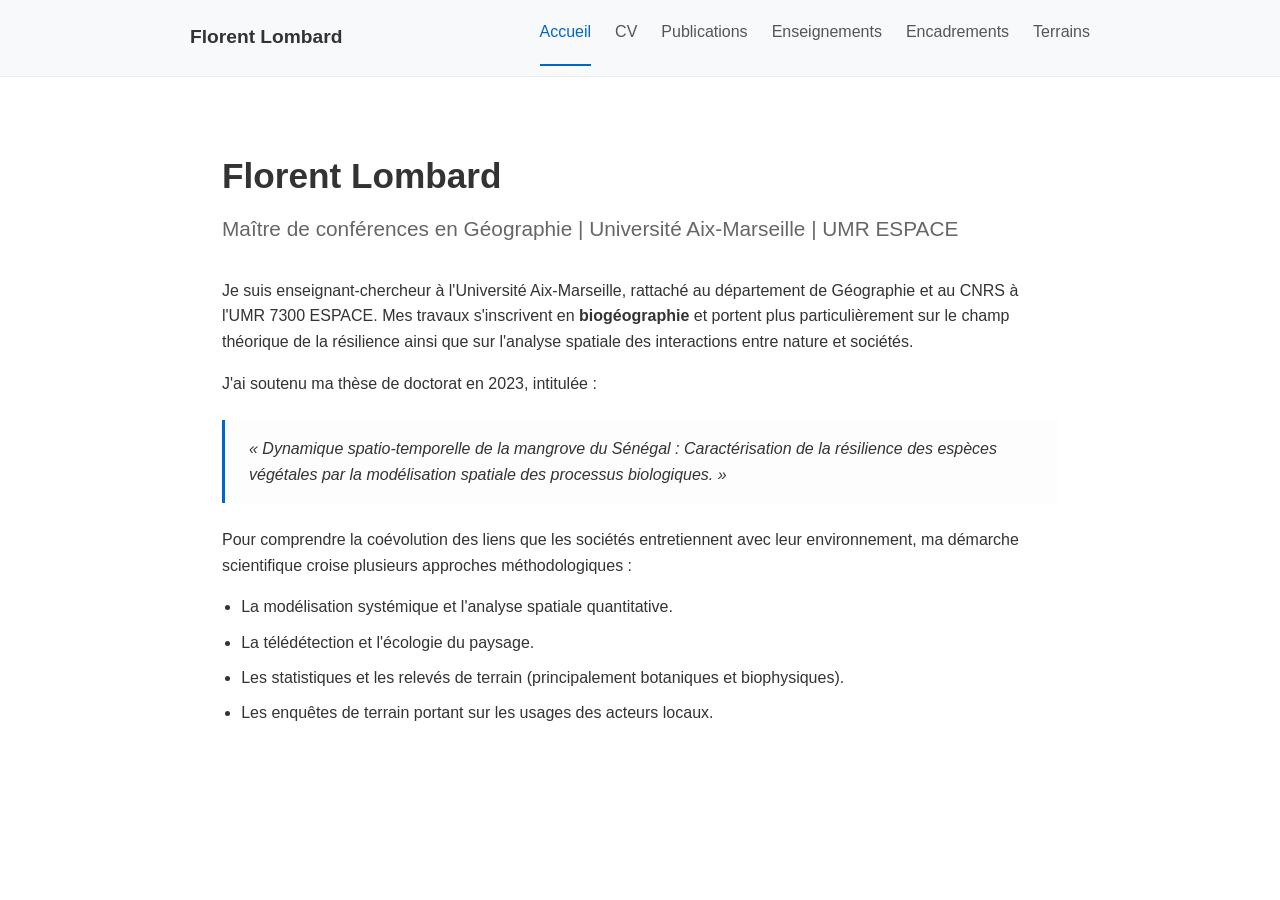
==== commit bb3a5993: "Corriger l’arborescence du tutoriel COAST et restaurer la page d’accueil" ====
--- a/index.html
+++ b/index.html
@@ -1,1030 +1,65 @@
 <!DOCTYPE html>
-<html xmlns="http://www.w3.org/1999/xhtml" lang="fr" xml:lang="fr">
+<html lang="fr">
 <head>
-  <meta charset="utf-8" />
-  <meta name="generator" content="pandoc" />
-  <meta name="viewport" content="width=device-width, initial-scale=1.0, user-scalable=yes" />
-  <title>Explorer les images satellitaires avec R</title>
-  <style>
-code{white-space: pre-wrap;}
-span.smallcaps{font-variant: small-caps;}
-div.columns{display: flex; gap: min(4vw, 1.5em);}
-div.column{flex: auto; overflow-x: auto;}
-div.hanging-indent{margin-left: 1.5em; text-indent: -1.5em;}
-
-ul.task-list[class]{list-style: none;}
-ul.task-list li input[type="checkbox"] {
-font-size: inherit;
-width: 0.8em;
-margin: 0 0.8em 0.2em -1.6em;
-vertical-align: middle;
-}
-.display.math{display: block; text-align: center; margin: 0.5rem auto;}
-
-pre > code.sourceCode { white-space: pre; position: relative; }
-pre > code.sourceCode > span { line-height: 1.25; }
-pre > code.sourceCode > span:empty { height: 1.2em; }
-.sourceCode { overflow: visible; }
-code.sourceCode > span { color: inherit; text-decoration: inherit; }
-div.sourceCode { margin: 1em 0; }
-pre.sourceCode { margin: 0; }
-@media screen {
-div.sourceCode { overflow: auto; }
-}
-@media print {
-pre > code.sourceCode { white-space: pre-wrap; }
-pre > code.sourceCode > span { text-indent: -5em; padding-left: 5em; }
-}
-pre.numberSource code
-{ counter-reset: source-line 0; }
-pre.numberSource code > span
-{ position: relative; left: -4em; counter-increment: source-line; }
-pre.numberSource code > span > a:first-child::before
-{ content: counter(source-line);
-position: relative; left: -1em; text-align: right; vertical-align: baseline;
-border: none; display: inline-block;
--webkit-touch-callout: none; -webkit-user-select: none;
--khtml-user-select: none; -moz-user-select: none;
--ms-user-select: none; user-select: none;
-padding: 0 4px; width: 4em;
-color: #aaaaaa;
-}
-pre.numberSource { margin-left: 3em; border-left: 1px solid #aaaaaa; padding-left: 4px; }
-div.sourceCode
-{ }
-@media screen {
-pre > code.sourceCode > span > a:first-child::before { text-decoration: underline; }
-}
-code span.al { color: #ff0000; font-weight: bold; } 
-code span.an { color: #60a0b0; font-weight: bold; font-style: italic; } 
-code span.at { color: #7d9029; } 
-code span.bn { color: #40a070; } 
-code span.bu { color: #008000; } 
-code span.cf { color: #007020; font-weight: bold; } 
-code span.ch { color: #4070a0; } 
-code span.cn { color: #880000; } 
-code span.co { color: #60a0b0; font-style: italic; } 
-code span.cv { color: #60a0b0; font-weight: bold; font-style: italic; } 
-code span.do { color: #ba2121; font-style: italic; } 
-code span.dt { color: #902000; } 
-code span.dv { color: #40a070; } 
-code span.er { color: #ff0000; font-weight: bold; } 
-code span.ex { } 
-code span.fl { color: #40a070; } 
-code span.fu { color: #06287e; } 
-code span.im { color: #008000; font-weight: bold; } 
-code span.in { color: #60a0b0; font-weight: bold; font-style: italic; } 
-code span.kw { color: #007020; font-weight: bold; } 
-code span.op { color: #666666; } 
-code span.ot { color: #007020; } 
-code span.pp { color: #bc7a00; } 
-code span.sc { color: #4070a0; } 
-code span.ss { color: #bb6688; } 
-code span.st { color: #4070a0; } 
-code span.va { color: #19177c; } 
-code span.vs { color: #4070a0; } 
-code span.wa { color: #60a0b0; font-weight: bold; font-style: italic; } 
-</style>
-  <style type="text/css">
-:root{--ink:#18343d;--accent:#006c73;--paper:#fff;--soft:#f0f6f6;--line:#d6e4e5}*{box-sizing:border-box}html{scroll-behavior:smooth}body{margin:0;font-family:system-ui,-apple-system,"Segoe UI",sans-serif;color:var(--ink);line-height:1.75;background:var(--paper);max-width:none;padding:0}main,.main-container{max-width:960px;margin:auto;padding:2rem}body>section,body>h1,body>h2,body>h3,body>p,body>div:not(.site-header),body>ul,body>ol,body>form,body>details,body>table,body>pre{max-width:900px;margin-left:auto;margin-right:auto}body>h1{padding-top:2rem}body>p,body>h1,body>h2,body>h3,body>div,body>ul,body>ol,body>form,body>details,body>pre{padding-left:1rem;padding-right:1rem}.site-header{display:flex;justify-content:space-between;gap:1rem;padding:1rem 3vw;background:var(--soft);border-bottom:1px solid var(--line)}a{color:var(--accent)}h1{font-size:clamp(1.8rem,4vw,2.8rem);line-height:1.2}h2{margin-top:3rem;padding-top:1.5rem;border-top:1px solid var(--line);line-height:1.3;scroll-margin-top:1rem}h3{font-size:1.1rem;margin-top:1.6rem}.eyebrow{color:var(--accent);font-weight:650}pre{background:#f4f7f8;border:1px solid var(--line);padding:1rem;border-radius:8px;overflow:auto;position:relative;font-size:.9rem;line-height:1.55}code{font-family:ui-monospace,Consolas,monospace;font-size:.92em}p code,li code,td code{background:var(--soft);padding:.1em .3em;border-radius:3px}img{max-width:100%;height:auto;display:block;margin:1.5rem auto}table{border-collapse:collapse;width:100%;overflow:auto;display:block}th,td{padding:.6rem;border-bottom:1px solid var(--line);text-align:left}th{background:var(--soft)}details{border:1px solid var(--line);border-radius:8px;padding:1rem;margin:1rem 0}summary{cursor:pointer;font-weight:650;color:var(--accent)}.exercise{border-left:4px solid var(--accent);background:var(--soft);padding:1rem 1.4rem;margin-top:1.5rem}.quiz{margin:1.5rem 0}fieldset{border:1px solid var(--line);border-radius:9px;padding:1rem}legend{font-weight:650;padding:0 .4rem}.quiz label{display:block;padding:.5rem;border-radius:4px;cursor:pointer}.quiz label:hover{background:var(--soft)}.quiz input{margin-right:.5rem;accent-color:var(--accent)}button,.downloads a{font:inherit;border-radius:6px;border:1px solid var(--accent);padding:.45rem .85rem;cursor:pointer;background:white;color:var(--accent)}button:hover{background:var(--soft)}.quiz button{margin-top:.7rem}.feedback{min-height:1.5rem}.feedback.ok{color:#13683e}.feedback.retry{color:#8c4520}.copy-button{float:right;font-size:.75rem;padding:.15rem .5rem;margin-bottom:.3rem}.progress-wrap{background:var(--soft);border-radius:9px;padding:1rem;margin:2rem 0}.progress-wrap label{display:block}progress{width:100%;accent-color:var(--accent)}#TOC{max-width:900px;margin:2rem auto;padding:1rem;background:var(--soft);border-radius:8px}#TOC ul{list-style:none;padding-left:1rem}#title-block-header{display:none}body>.sourceCode{max-width:900px}.downloads{line-height:2.6}.downloads a{text-decoration:none} @media(max-width:600px){body{font-size:15px}main{padding:1rem}pre{font-size:.78rem}.site-header{padding:1rem}.downloads a{display:inline-block}h2{font-size:1.5rem}}@media print{.site-header,.quiz,.progress-wrap,.copy-button,.downloads{display:none}details{display:block}h2{break-after:avoid}pre,img{break-inside:avoid}}
-body>figure{max-width:900px;margin:1.5rem auto;padding:0 1rem}figcaption{font-size:.85rem;text-align:center;color:#47616a}
-body>form.quiz{margin:1.5rem auto}
-</style>
-<style>.three-views{display:grid;grid-template-columns:repeat(3,1fr);gap:1rem}.three-views figure{margin:0}.three-views svg{width:100%;height:auto}h3{font-size:1.35rem;scroll-margin-top:1rem}h4{font-size:1.05rem}#TOC{line-height:1.6}#TOC li{margin:.4rem 0}@media(max-width:600px){.three-views{grid-template-columns:1fr}}</style><style>td code{overflow-wrap:anywhere;white-space:normal}</style><style>
-h4 { text-align: center; }
-</style>
-<style>.data-download { padding: 1.2rem; border: 1px solid #bfd0dc; border-radius: 8px; margin: 1.5rem 0; } .data-button { display: inline-block; padding: .8rem 1.1rem; border-radius: 5px; background: #215a75; color: white; text-decoration: none; } td code { overflow-wrap: anywhere; } </style></head>
+    <meta charset="UTF-8">
+    <meta name="viewport" content="width=device-width, initial-scale=1.0">
+    <title>Florent Lombard | Accueil</title>
+    <style>
+        :root {
+            --text-color: #333333;
+            --link-color: #0066cc;
+            --link-hover: #004499;
+            --bg-nav: #f8f9fa;
+            --border-color: #e9ecef;
+            --max-width: 900px;
+        }
+        body { font-family: -apple-system, BlinkMacSystemFont, "Segoe UI", Roboto, sans-serif; color: var(--text-color); line-height: 1.6; margin: 0; padding: 0; }
+        header { background-color: var(--bg-nav); border-bottom: 1px solid var(--border-color); position: sticky; top: 0; z-index: 1000; }
+        .nav-container { max-width: var(--max-width); margin: 0 auto; display: flex; justify-content: space-between; align-items: center; padding: 0 2rem; }
+        .site-title { font-size: 1.2rem; font-weight: 700; color: var(--text-color); text-decoration: none; }
+        nav ul { list-style: none; padding: 0; margin: 0; display: flex; gap: 1.5rem; }
+        nav ul li a { text-decoration: none; color: #555; font-weight: 500; padding: 1.2rem 0; display: inline-block; border-bottom: 2px solid transparent; }
+        nav ul li a:hover, nav ul li a.active { color: var(--link-color); border-bottom: 2px solid var(--link-color); }
+        main { max-width: var(--max-width); margin: 0 auto; padding: 3rem 2rem; box-sizing: border-box; }
+        h1 { font-size: 2.2rem; margin-bottom: 0.5rem; }
+        .subtitle { font-size: 1.3rem; color: #666; margin-top: 0; margin-bottom: 2rem; font-weight: 400; }
+        ul { padding-left: 1.2rem; }
+        li { margin-bottom: 0.6rem; }
+        .thesis-box { background-color: #fdfdfd; border-left: 3px solid #0066cc; padding: 1rem 1.5rem; margin: 1.5rem 0; font-style: italic; }
+        @media (max-width: 768px) { .nav-container { flex-direction: column; padding: 1rem; } nav ul { flex-wrap: wrap; justify-content: center; gap: 1rem; margin-top: 1rem; } }
+    </style>
+</head>
 <body>
-<header class="site-header"><a href="/index.html">Florent Lombard</a><a href="/enseignements.html#master-coast">← Enseignements</a></header>
-<p class="breadcrumb"><a href="/enseignements.html">Enseignements</a> › <a href="/enseignements.html#master-coast">Master COAST</a> › M1 › Télédétection</p>
-<header id="title-block-header">
-<h1 class="title">Explorer les images satellitaires avec R</h1>
-</header>
-<nav id="TOC" aria-label="Plan du cours"><strong>Plan du cours</strong><p><a href="#objectifs-du-tutoriel">Objectifs du tutoriel</a></p><p><a href="#prerequis-et-chemins">Prérequis — Comprendre les chemins d’accès</a></p><p><a href="#chapitre-1"><strong>Chapitre 1 — Importer, explorer et préparer l’image</strong></a></p><ul><li><a href="#préparer-le-projet">1.1 Préparer le projet</a></li><li><a href="#importer-les-six-bandes-spectrales">1.2 Importer les six bandes spectrales</a></li><li><a href="#examiner-la-géométrie-du-raster">1.3 Examiner la géométrie du raster</a></li><li><a href="#assembler-plusieurs-bandes">1.4 Assembler plusieurs bandes</a></li><li><a href="#assembler-les-six-fichiers-en-une-image">1.5 Assembler les six fichiers en une image</a></li><li><a href="#afficher-les-bandes-en-niveaux-de-gris">1.6 Afficher les bandes en niveaux de gris</a></li><li><a href="#produire-une-composition-en-couleurs-naturelles">1.7 Produire une composition en couleurs naturelles</a></li><li><a href="#produire-une-composition-en-fausses-couleurs">1.8 Produire une composition en fausses couleurs</a></li><li><a href="#sélectionner-des-couches">1.9 Sélectionner des couches</a></li><li><a href="#nommer-les-couches">1.10 Nommer les couches</a></li></ul><p><a href="#chapitre-2"><strong>Chapitre 2 — Interaction vecteur-raster</strong></a></p><ul><li><a href="#découper-et-masquer-la-camargue">2.1 Afficher, découper et masquer : trois étapes</a></li><li><a href="#exporter-le-raster-découpé">2.2 Exporter le raster découpé</a></li></ul><p><a href="#chapitre-3"><strong>Chapitre 3 — Construire et interpréter les signatures</strong></a></p><ul><li><a href="#exemple-points-fournis">3.1 Utiliser les points fournis pour explorer les signatures</a></li><li><a href="#créer-et-étiqueter-les-points-dans-qgis">3.2 Créer et étiqueter les points dans QGIS</a></li><li><a href="#importer-les-points-créés-dans-qgis">3.3 Importer les points créés dans QGIS</a></li><li><a href="#extraire-les-mesures-et-calculer-les-moyennes">3.4 Extraire les mesures et calculer les moyennes</a></li><li><a href="#tracer-les-signatures-spectrales">3.5 Tracer les signatures spectrales</a></li></ul></nav>
-<section id="objectifs-du-tutoriel">
-<h2>Objectifs du tutoriel</h2>
-<p>À la fin de ce tutoriel, vous serez capable de :</p>
-<ul>
-<li>Organiser les données d’un projet et écrire un chemin d’accès permettant à R de retrouver un fichier.</li>
-<li>Importer des bandes spectrales avec <code>terra</code> et vérifier leur résolution, leur emprise et leur système de coordonnées.</li>
-<li>Assembler les bandes, sélectionner des couches et afficher des compositions en couleurs naturelles et en fausses couleurs.</li>
-<li>Découper une image avec <code>crop()</code>, la masquer avec <code>mask()</code> et comprendre la différence entre ces deux opérations.</li>
-<li>Créer des points étiquetés dans QGIS, extraire leurs valeurs spectrales dans R et calculer des signatures moyennes.</li>
-<li>Comparer les signatures spectrales de plusieurs catégories d’occupation du sol.</li>
-</ul>
-</section>
-<section id="prerequis-et-chemins">
-<h2>Prérequis — Comprendre les chemins d’accès</h2>
-<p>Vous devez disposer de R, RStudio et QGIS, ainsi que des données téléchargeables ci-dessous. Le package <code>terra</code> sera chargé dans R. Avant d’importer une image, il faut savoir indiquer à R où elle se trouve sur votre ordinateur.</p>
-<aside class="data-download"><h3>Télécharger les données du tutoriel</h3>
-<p><a class="data-button" href="https://github.com/florentlombard/florentlombard.github.io/releases/download/donnees-coast-v1/donnees_camargue.zip" download>Télécharger les six bandes et la zone d’étude (ZIP, 63 Mo)</a></p>
-<p>Scène : <code>LC09_L2SP_196030_20240805_20240806_02_T1</code>. L’archive contient les six bandes B2 à B7 prêtes à être utilisées dans ce cours, ainsi que <code>camargue.gpkg</code>, dans le système de coordonnées de l’image.</p>
-<p>Téléchargez l’archive, puis décompressez-la dans le dossier de votre projet RStudio. Vous obtenez <code>data/LC09_L2SP_196030_20240805_20240806_02_T1/</code>. Conservez les noms des fichiers : les chemins des blocs de code correspondent à cette organisation.</p></aside>
-<h3 id="chemin-adresse">1. Un chemin d’accès est l’adresse d’un dossier ou d’un fichier</h3>
-<p>Un fichier possède un <strong>nom</strong> et se trouve dans un <strong>dossier</strong>. Ce dossier peut lui-même être situé dans un autre dossier. Le chemin décrit la succession des dossiers à parcourir pour atteindre le fichier.</p>
-<pre><code>data/LC09_L2SP_196030_20240805_20240806_02_T1/LC09_L2SP_196030_20240805_20240806_02_T1_REFL_B2.tif</code></pre>
-<p>Lisez cette adresse de gauche à droite : ouvrir le dossier <code>data</code>, puis le dossier <code>LC09_L2SP_196030_20240805_20240806_02_T1</code>, puis le fichier dont le nom se termine par <code>_B2.tif</code>. Le symbole <code>/</code> sépare les niveaux. <code>.tif</code> est l’extension du fichier ; elle fait partie de son nom.</p>
-<p><strong>Un chemin de dossier et un chemin de fichier ne désignent pas la même chose.</strong> <code>data/LC09_L2SP_196030_20240805_20240806_02_T1</code> désigne un dossier. Pour importer une bande, il faut ajouter son nom complet, extension comprise.</p>
-<h3 id="projet-rstudio">2. Créer un projet et organiser les données</h3>
-<ol>
-<li>Dans l’explorateur de fichiers de votre ordinateur, créez un dossier nommé <code>tutoriel_satellites</code>, par exemple dans Documents.</li>
-<li>Dans RStudio, choisissez <strong>File → New Project → Existing Directory</strong>. Sélectionnez ce dossier, puis cliquez sur <strong>Create Project</strong>. RStudio y crée un fichier portant l’extension <code>.Rproj</code>.</li>
-<li>Téléchargez l’archive à l’aide du bouton ci-dessus, puis décompressez-la dans le dossier du projet. Les fichiers doivent être réellement extraits : R ne les lit pas à l’intérieur du fichier ZIP avec les commandes utilisées ici.</li>
-<li>Dans <code>tutoriel_satellites</code>, créez si nécessaire le dossier <code>data</code>, puis son sous-dossier <code>LC09_L2SP_196030_20240805_20240806_02_T1</code>. Placez les six fichiers <code>.tif</code> et la zone d’étude <code>camargue.gpkg</code> dans ce sous-dossier. Si l’extraction a déjà créé cette organisation, conservez-la sans ajouter un deuxième dossier <code>data</code>.</li>
-<li>Pour reprendre le travail plus tard, ouvrez le fichier <code>.Rproj</code>. Enregistrez votre script R dans le dossier du projet.</li>
-</ol>
-<table><thead><tr><th>Élément</th><th>Emplacement attendu</th></tr></thead><tbody>
-<tr><td>Projet RStudio</td><td><code>tutoriel_satellites/tutoriel_satellites.Rproj</code></td></tr>
-<tr><td>Script R</td><td><code>tutoriel_satellites/exploration.R</code></td></tr>
-<tr><td>Dossier des données</td><td><code>tutoriel_satellites/data/LC09_L2SP_196030_20240805_20240806_02_T1</code></td></tr>
-<tr><td>Bande B2</td><td><code>tutoriel_satellites/data/LC09_L2SP_196030_20240805_20240806_02_T1/LC09_L2SP_196030_20240805_20240806_02_T1_REFL_B2.tif</code></td></tr>
-<tr><td>Zone d’étude</td><td><code>tutoriel_satellites/data/LC09_L2SP_196030_20240805_20240806_02_T1/camargue.gpkg</code></td></tr>
-</tbody></table>
-
-<h3 id="dossier-travail">3. Identifier le point de départ : le dossier de travail</h3>
-<p>Pour interpréter un chemin relatif, R part de son <strong>dossier de travail</strong>. Exécutez cette commande dans la console :</p>
-<pre><code class="r">getwd()</code></pre>
-<p>Si votre projet est dans Documents sous Windows, le résultat peut par exemple être <code>"C:/Users/Lea/Documents/tutoriel_satellites"</code>. Votre résultat sera différent : il doit correspondre au dossier de votre projet.</p>
-<p>Ouvrir le projet RStudio initialise normalement le dossier de travail à la racine de ce projet. <strong>Ouvrir seulement un script ne garantit pas que R travaille dans le dossier du script.</strong> Le lieu où vous enregistrez le HTML ne détermine pas non plus le dossier de travail de R.</p>
-<pre><code class="r">list.files()</code></pre>
-<p>Sans argument, <code>list.files()</code> affiche les noms présents dans le dossier de travail. Vous devez notamment y retrouver <code>data</code>. Cette commande affiche les noms ; elle ne change pas de dossier.</p>
-<h3 id="relatif-absolu">4. Distinguer chemin relatif et chemin absolu</h3>
-<table><thead><tr><th>Type</th><th>Exemple</th><th>Point de départ</th></tr></thead><tbody>
-<tr><td>Relatif</td><td><code>data/LC09_L2SP_196030_20240805_20240806_02_T1/camargue.gpkg</code></td><td>Le dossier affiché par <code>getwd()</code>.</td></tr>
-<tr><td>Absolu sous Windows</td><td><code>C:/Users/Lea/Documents/tutoriel_satellites/data/LC09_L2SP_196030_20240805_20240806_02_T1/camargue.gpkg</code></td><td>La racine du disque <code>C:</code>.</td></tr>
-<tr><td>Absolu sous macOS</td><td><code>/Users/Lea/Documents/tutoriel_satellites/data/LC09_L2SP_196030_20240805_20240806_02_T1/camargue.gpkg</code></td><td>La racine du système de fichiers, indiquée par le premier <code>/</code>.</td></tr>
-</tbody></table>
-<p>Le chemin relatif ne contient pas toute l’adresse depuis la racine : il indique le trajet depuis le dossier de travail. Si ce dossier est <code>tutoriel_satellites</code>, écrivez <code>data/LC09_L2SP_196030_20240805_20240806_02_T1</code>, sans répéter <code>tutoriel_satellites</code>. Si le dossier de travail change, le même chemin relatif peut ne plus retrouver les données.</p>
-<p>Le chemin absolu désigne un emplacement complet indépendamment du dossier de travail. Les exemples avec <code>Lea</code> sont fictifs : adaptez-les à votre ordinateur. Pour ce cours, utilisez les chemins relatifs depuis le projet. Vous pourrez ainsi déplacer le dossier du projet avec ses données sans réécrire tous les chemins.</p>
-<h3 id="ecrire-chemin-r">5. Écrire correctement le chemin dans R</h3>
-<ul>
-<li><strong>Entourez le chemin de guillemets.</strong> C’est du texte : <code>"data/LC09_L2SP_196030_20240805_20240806_02_T1"</code>. Sans guillemets, R essaie d’interpréter ce que vous écrivez comme du code.</li>
-<li><strong>Utilisez des barres obliques <code>/</code>, y compris sous Windows.</strong> Un chemin copié depuis l’explorateur Windows peut contenir des <code>\</code>. Dans une chaîne R, une barre inverse introduit une séquence spéciale : remplacez-les par <code>/</code>. Par exemple, écrivez <code>"C:/Users/Lea/Documents"</code>.</li>
-<li><strong>Recopiez le nom exact.</strong> Vérifiez les lettres, les chiffres, les espaces et l’extension. Respectez les majuscules et minuscules pour que votre script reste utilisable sur différents systèmes.</li>
-<li><strong>Les espaces sont autorisés entre guillemets.</strong> <code>"data/mon dossier/image.tif"</code> est un chemin valide si ces dossiers et ce fichier existent.</li>
-</ul>
-<p>Vous pouvez construire un chemin à partir de ses différentes parties avec <code>file.path()</code> :</p>
-<pre><code class="r">file.path("data", "camargue", "camargue.gpkg")</code></pre>
-<p>Cette commande fabrique une adresse ; elle ne crée pas le fichier et ne vérifie pas son existence.</p>
-<h3 id="verifier-chemin">6. Vérifier avant d’importer</h3>
-<p>Exécutez ces commandes une par une. Elles vérifient successivement le point de départ, le dossier des données, son contenu et un fichier précis.</p>
-<pre><code class="r">getwd()
-dir.exists("data/LC09_L2SP_196030_20240805_20240806_02_T1")
-list.files("data/LC09_L2SP_196030_20240805_20240806_02_T1")
-file.exists("data/LC09_L2SP_196030_20240805_20240806_02_T1/camargue.gpkg")
-file.exists("data/LC09_L2SP_196030_20240805_20240806_02_T1/LC09_L2SP_196030_20240805_20240806_02_T1_REFL_B2.tif")</code></pre>
-<p><code>TRUE</code> signifie que le dossier ou le fichier a été trouvé à cette adresse ; <code>FALSE</code> signifie qu’il n’a pas été trouvé. <code>list.files()</code> doit afficher les noms des six bandes et de la zone d’étude. Un résultat <code>character(0)</code> ne suffit pas à conclure que le dossier est vide : vérifiez d’abord son existence avec <code>dir.exists()</code>.</p>
-<h3 id="erreurs-chemins">7. Comprendre et corriger les erreurs courantes</h3>
-<table><thead><tr><th>Observation</th><th>Vérification et correction</th></tr></thead><tbody>
-<tr><td><code>dir.exists("data/LC09_L2SP_196030_20240805_20240806_02_T1")</code> renvoie <code>FALSE</code>.</td><td>Regardez <code>getwd()</code>. Ouvrez le bon projet. Vérifiez ensuite dans l’explorateur que <code>data</code> contient bien le dossier de la scène Landsat.</td></tr>
-<tr><td>Le dossier existe, mais <code>file.exists()</code> renvoie <code>FALSE</code>.</td><td>Affichez <code>list.files("data/LC09_L2SP_196030_20240805_20240806_02_T1")</code> et recopiez le nom exact. Vérifiez que les fichiers ont été extraits de l’archive et ne sont pas dans un sous-dossier supplémentaire.</td></tr>
-<tr><td>R signale une erreur liée à <code>\U</code> ou à une séquence d’échappement.</td><td>Remplacez les barres inverses du chemin Windows par <code>/</code> et gardez les guillemets.</td></tr>
-<tr><td>Le chemin fonctionnait lors de la séance précédente.</td><td>Rouvrez le fichier <code>.Rproj</code> et vérifiez <code>getwd()</code>. Vérifiez aussi que les données n’ont pas été déplacées ou renommées.</td></tr>
-</tbody></table>
-<p>Si vous devez sélectionner un fichier pour repérer son adresse, exécutez <code>file.choose()</code> dans la console, puis choisissez le fichier dans la fenêtre. R renvoie son chemin absolu. Comparez cette adresse à l’organisation prévue du projet pour comprendre où se situe l’écart.</p>
-</section>
-
-<h2 id="chapitre-1">Chapitre 1 — Importer, explorer et préparer l’image</h2><p>Importer les bandes, comprendre la grille raster, explorer les compositions colorées et préparer l’image multibande.</p><h3 id="préparer-le-projet">1.1 Préparer le projet</h3>
-<p><strong>Objectif :</strong> Organiser les fichiers et charger les
-outils spatiaux.</p>
-<div class="sourceCode" id="cb1"><pre class="sourceCode r"><code class="sourceCode r"><span id="cb1-1"><a href="#cb1-1" aria-hidden="true" tabindex="-1"></a><span class="fu">library</span>(terra)</span>
-<span id="cb1-2"><a href="#cb1-2" aria-hidden="true" tabindex="-1"></a><span class="fu">list.files</span>(<span class="st">&quot;data/LC09_L2SP_196030_20240805_20240806_02_T1&quot;</span>)</span></code></pre></div>
-<pre><code>[1] &quot;camargue.gpkg&quot;                                 
-[2] &quot;LC09_L2SP_196030_20240805_20240806_02_T1_REFL_B2.tif&quot;
-[3] &quot;LC09_L2SP_196030_20240805_20240806_02_T1_REFL_B3.tif&quot;
-[4] &quot;LC09_L2SP_196030_20240805_20240806_02_T1_REFL_B4.tif&quot;
-[5] &quot;LC09_L2SP_196030_20240805_20240806_02_T1_REFL_B5.tif&quot;
-[6] &quot;LC09_L2SP_196030_20240805_20240806_02_T1_REFL_B6.tif&quot;
-[7] &quot;LC09_L2SP_196030_20240805_20240806_02_T1_REFL_B7.tif&quot;</code></pre>
-<p>Utilisez le projet et l’organisation des dossiers préparés dans les prérequis. Si les noms attendus ne s’affichent pas, revenez à la section <a href="#verifier-chemin">Vérifier avant d’importer</a> avant de poursuivre.</p>
-<p>Les données sont un extrait rectangulaire de la scène Landsat 9 du 5 août 2024. Elles ont été découpées avant leur distribution, avec une marge d’environ 3 km autour du rectangle englobant la zone d’étude. Leur résolution reste de 30 m : aucun rééchantillonnage n’a été effectué. Dans le cours, « image originale » désigne cet extrait fourni. Il dépasse le polygone pour permettre de comparer les effets de <code>crop()</code> et <code>mask()</code>. Les figures affichent cet extrait, sans masque supplémentaire des nuages.</p>
-<p>Les valeurs des fichiers fournis représentent des réflectances de surface, sans unité. Par exemple, 0,20 correspond à 20 % dans cette représentation. Les graphiques du cours utilisent les valeurs décimales.</p>
-<p>Une couche polygonale <code>camargue.gpkg</code> est fournie
-dans le système de coordonnées de l’image. Il s’agit d’une copie reprojetée de la zone transmise par l’enseignant.</p>
-
-
-<h3 id="importer-les-six-bandes-spectrales">1.2 Importer les six bandes spectrales</h3>
-<p><strong>Objectif :</strong> Créer un objet pour chacune des bandes B2
-à B7.</p>
-<div class="sourceCode" id="cb4"><pre class="sourceCode r"><code class="sourceCode r"><span id="cb4-1"><a href="#cb4-1" aria-hidden="true" tabindex="-1"></a>b2 <span class="ot">&lt;-</span> <span class="fu">rast</span>(<span class="st">&quot;data/LC09_L2SP_196030_20240805_20240806_02_T1/LC09_L2SP_196030_20240805_20240806_02_T1_REFL_B2.tif&quot;</span>)</span>
-<span id="cb4-2"><a href="#cb4-2" aria-hidden="true" tabindex="-1"></a>b3 <span class="ot">&lt;-</span> <span class="fu">rast</span>(<span class="st">&quot;data/LC09_L2SP_196030_20240805_20240806_02_T1/LC09_L2SP_196030_20240805_20240806_02_T1_REFL_B3.tif&quot;</span>)</span>
-<span id="cb4-3"><a href="#cb4-3" aria-hidden="true" tabindex="-1"></a>b4 <span class="ot">&lt;-</span> <span class="fu">rast</span>(<span class="st">&quot;data/LC09_L2SP_196030_20240805_20240806_02_T1/LC09_L2SP_196030_20240805_20240806_02_T1_REFL_B4.tif&quot;</span>)</span>
-<span id="cb4-4"><a href="#cb4-4" aria-hidden="true" tabindex="-1"></a>b5 <span class="ot">&lt;-</span> <span class="fu">rast</span>(<span class="st">&quot;data/LC09_L2SP_196030_20240805_20240806_02_T1/LC09_L2SP_196030_20240805_20240806_02_T1_REFL_B5.tif&quot;</span>)</span>
-<span id="cb4-5"><a href="#cb4-5" aria-hidden="true" tabindex="-1"></a>b6 <span class="ot">&lt;-</span> <span class="fu">rast</span>(<span class="st">&quot;data/LC09_L2SP_196030_20240805_20240806_02_T1/LC09_L2SP_196030_20240805_20240806_02_T1_REFL_B6.tif&quot;</span>)</span>
-<span id="cb4-6"><a href="#cb4-6" aria-hidden="true" tabindex="-1"></a>b7 <span class="ot">&lt;-</span> <span class="fu">rast</span>(<span class="st">&quot;data/LC09_L2SP_196030_20240805_20240806_02_T1/LC09_L2SP_196030_20240805_20240806_02_T1_REFL_B7.tif&quot;</span>)</span>
-<span id="cb4-7"><a href="#cb4-7" aria-hidden="true" tabindex="-1"></a>b2</span></code></pre></div>
-<pre><code>class       : SpatRaster 
-dimensions  : 1660, 3403, 1  (nrow, ncol, nlyr)
-resolution  : 30, 30  (x, y)
-extent      : 557985, 660075, 4783005, 4832805  (xmin, xmax, ymin, ymax)
-coord. ref. : WGS 84 / UTM zone 31N (EPSG:32631) 
-source      : LC09_L2SP_196030_20240805_20240806_02_T1_REFL_B2.tif 
-name        :       Blue 
-</code></pre>
-<h4 id="fonctions-arguments-et-affectation">Fonctions, arguments et
-affectation</h4>
-<p>Une fonction réalise une opération ; ses arguments sont écrits entre
-parenthèses. <code>rast(&quot;chemin&quot;)</code> ouvre ici un raster. Les
-guillemets indiquent une chaîne de caractères et non un objet nommé
-<code>data</code>. Le symbole <code>&lt;-</code> affecte le résultat à
-un nom : R évalue d’abord ce qui est à droite, puis associe le résultat
-au nom situé à gauche.</p>
-<p><code>b2</code> est un nom choisi par l’utilisateur, pas une
-instruction imposée par Landsat. R distingue les majuscules des
-minuscules : <code>b2</code> et <code>B2</code> seraient deux objets
-différents. Le texte précédé de <code>#</code> est un commentaire et
-n’est pas exécuté.</p>
-<p><code>rast()</code> crée un <strong>SpatRaster</strong>. Pour un
-fichier, terra lit sa description et peut lire les valeurs depuis le
-disque lorsque le traitement l’exige. Créer l’objet ne signifie donc pas
-que toute l’image a été copiée dans la mémoire de R.</p>
-<h4 id="lire-le-résultat-affiché">Lire le résultat affiché</h4>
-<p>Écrire <code>b2</code> seul affiche un résumé : classe de l’objet,
-dimensions, résolution, emprise, système de coordonnées, fichier source
-et nom de couche. Ce résumé n’est pas une carte. Une cellule correspond
-à une position de la grille ; sa valeur représente ici une mesure
-spectrale. Les fichiers REFL distribués pour ce cours contiennent des
-réflectances de surface préparées ; cette hypothèse ne doit pas être
-appliquée automatiquement aux fichiers originaux d’autres produits
-satellitaires.</p>
-<table>
-<thead>
-<tr class="header">
-<th>Nom complet du fichier sur le disque</th>
-<th>Domaine spectral</th>
-<th>Objet créé dans R</th>
-</tr>
-</thead>
-<tbody>
-<tr class="odd">
-<td><code>LC09_L2SP_196030_20240805_20240806_02_T1_REFL_B2.tif</code></td>
-<td>Bleu</td>
-<td><code>b2</code></td>
-</tr>
-<tr class="even">
-<td><code>LC09_L2SP_196030_20240805_20240806_02_T1_REFL_B3.tif</code></td>
-<td>Vert</td>
-<td><code>b3</code></td>
-</tr>
-<tr class="odd">
-<td><code>LC09_L2SP_196030_20240805_20240806_02_T1_REFL_B4.tif</code></td>
-<td>Rouge</td>
-<td><code>b4</code></td>
-</tr>
-<tr class="even">
-<td><code>LC09_L2SP_196030_20240805_20240806_02_T1_REFL_B5.tif</code></td>
-<td>Proche infrarouge</td>
-<td><code>b5</code></td>
-</tr>
-<tr class="odd">
-<td><code>LC09_L2SP_196030_20240805_20240806_02_T1_REFL_B6.tif</code></td>
-<td>Infrarouge à ondes courtes 1</td>
-<td><code>b6</code></td>
-</tr>
-<tr class="even">
-<td><code>LC09_L2SP_196030_20240805_20240806_02_T1_REFL_B7.tif</code></td>
-<td>Infrarouge à ondes courtes 2</td>
-<td><code>b7</code></td>
-</tr>
-</tbody>
-</table><p>Dans <code>b2 &lt;- rast("data/LC09_L2SP_196030_20240805_20240806_02_T1/LC09_L2SP_196030_20240805_20240806_02_T1_REFL_B2.tif")</code>, le texte entre guillemets indique le chemin du fichier à lire. <code>rast()</code> crée un objet raster à partir de ce fichier ; <code>&lt;-</code> affecte cet objet au nom <code>b2</code> dans la session R. Le nom du fichier et le nom de l’objet sont donc deux choses distinctes.</p><p>Le nom <code>b2</code> est choisi par la personne qui écrit le code. On pourrait écrire <code>bleu &lt;- rast("data/LC09_L2SP_196030_20240805_20240806_02_T1/LC09_L2SP_196030_20240805_20240806_02_T1_REFL_B2.tif")</code> pour lire le même fichier dans un objet nommé <code>bleu</code>. Pour utiliser ensuite cet objet, on écrit <code>plot(bleu)</code>, sans guillemets. Cette affectation ne renomme pas le fichier sur le disque.</p>
-<p>Les numéros des bandes dépendent du capteur : cette correspondance
-concerne Landsat 9.</p>
-
-
-<h3 id="examiner-la-géométrie-du-raster">1.3 Examiner la géométrie du raster</h3>
-<p><strong>Objectif :</strong> Comprendre où se situe la grille et
-comment elle est organisée avant de comparer les pixels.</p>
-<div class="sourceCode" id="cb7"><pre class="sourceCode r"><code class="sourceCode r"><span id="cb7-1"><a href="#cb7-1" aria-hidden="true" tabindex="-1"></a><span class="fu">crs</span>(b2, <span class="at">describe =</span> <span class="cn">TRUE</span>)</span></code></pre></div>
-<pre><code>                   name authority  code
-1 WGS 84 / UTM zone 31N      EPSG 32631
-                                                                                                                                                                                                                                                                                                   area
-1 Between 0°E and 6°E, northern hemisphere between equator and 84°N, onshore and offshore. Algeria. Andorra. Belgium. Benin. Burkina Faso. Denmark - North Sea. France. Germany - North Sea. Ghana. Luxembourg. Mali. Netherlands. Niger. Nigeria. Norway. Spain. Togo. United Kingdom (UK) - North Sea
-       extent
-1 0, 6, 84, 0</code></pre>
-<div class="sourceCode" id="cb9"><pre class="sourceCode r"><code class="sourceCode r"><span id="cb9-1"><a href="#cb9-1" aria-hidden="true" tabindex="-1"></a><span class="fu">ncell</span>(b2)</span></code></pre></div>
-<pre><code>[1] 5648980</code></pre>
-<div class="sourceCode" id="cb11"><pre class="sourceCode r"><code class="sourceCode r"><span id="cb11-1"><a href="#cb11-1" aria-hidden="true" tabindex="-1"></a><span class="fu">dim</span>(b2)</span></code></pre></div>
-<pre><code>[1] 1660 3403    1</code></pre>
-<div class="sourceCode" id="cb13"><pre class="sourceCode r"><code class="sourceCode r"><span id="cb13-1"><a href="#cb13-1" aria-hidden="true" tabindex="-1"></a><span class="fu">res</span>(b2)</span></code></pre></div>
-<pre><code>[1] 30 30</code></pre>
-<div class="sourceCode" id="cb15"><pre class="sourceCode r"><code class="sourceCode r"><span id="cb15-1"><a href="#cb15-1" aria-hidden="true" tabindex="-1"></a><span class="fu">nlyr</span>(b2)</span></code></pre></div>
-<pre><code>[1] 1</code></pre>
-<div class="sourceCode" id="cb17"><pre class="sourceCode r"><code class="sourceCode r"><span id="cb17-1"><a href="#cb17-1" aria-hidden="true" tabindex="-1"></a><span class="fu">compareGeom</span>(b2, b3)</span></code></pre></div>
-<pre><code>[1] TRUE</code></pre>
-<h4 id="le-role-de-chaque-fonction">Le rôle de chaque fonction</h4>
-<p><code>crs()</code> consulte le système de référence des coordonnées.
-Sans argument supplémentaire, <code>crs(b2)</code> renvoie sa
-description détaillée ; <code>describe = TRUE</code> en propose un
-résumé. Le CRS donne le sens des coordonnées et leurs unités. Une
-résolution de 30 dans un système métrique représente 30 mètres ; la même
-valeur dans un système en degrés aurait une autre signification.</p>
-<p><code>ncell()</code> compte les cellules de la grille, soit le nombre
-de lignes multiplié par le nombre de colonnes. <code>dim()</code>
-renvoie un vecteur de trois nombres : lignes, colonnes, couches.
-<code>res()</code> renvoie les dimensions d’une cellule dans les
-directions x et y. <code>nlyr()</code> compte les couches. Avec
-plusieurs bandes, <code>ncell()</code> ne multiplie pas le nombre de
-positions spatiales par le nombre de bandes.</p>
-<p><code>compareGeom()</code> vérifie par défaut la compatibilité des
-grilles : CRS, emprise et dimensions ; la résolution et l’alignement en
-découlent pour cette grille régulière. On peut aussi demander
-explicitement certaines vérifications avec ses arguments. Un résultat
-<code>TRUE</code> signifie que les grilles sont compatibles selon les
-critères testés, <strong>pas que les valeurs des pixels sont
-identiques</strong>. En cas d’incompatibilité, la fonction peut arrêter
-le traitement avec une erreur ; <code>stopOnError = FALSE</code> permet
-d’obtenir une valeur logique.</p>
-<h4 id="pourquoi-vérifier-avant-de-calculer">Pourquoi vérifier avant de
-calculer ?</h4>
-<p>Un calcul pixel par pixel suppose que les cellules comparées
-correspondent aux mêmes lieux. Deux images prises sur le même territoire
-peuvent avoir des grilles décalées. Le CRS commun est nécessaire, mais
-il ne suffit pas à lui seul : emprise, taille des cellules et alignement
-doivent aussi être compatibles.</p>
-
-
-<h3 id="assembler-plusieurs-bandes">1.4 Assembler plusieurs bandes</h3>
-<p><strong>Objectif :</strong> Construire un objet à plusieurs couches
-en conservant leur ordre.</p>
-<div class="sourceCode" id="cb20"><pre class="sourceCode r"><code class="sourceCode r"><span id="cb20-1"><a href="#cb20-1" aria-hidden="true" tabindex="-1"></a>s <span class="ot">&lt;-</span> <span class="fu">c</span>(b5, b4, b3)</span>
-<span id="cb20-2"><a href="#cb20-2" aria-hidden="true" tabindex="-1"></a>s</span></code></pre></div>
-<pre><code>class       : SpatRaster 
-dimensions  : 1660, 3403, 3  (nrow, ncol, nlyr)
-resolution  : 30, 30  (x, y)
-extent      : 557985, 660075, 4783005, 4832805  (xmin, xmax, ymin, ymax)
-coord. ref. : WGS 84 / UTM zone 31N (EPSG:32631) 
-sources     : LC09_L2SP_196030_20240805_20240806_02_T1_REFL_B5.tif  
-              LC09_L2SP_196030_20240805_20240806_02_T1_REFL_B4.tif  
-              LC09_L2SP_196030_20240805_20240806_02_T1_REFL_B3.tif  
-names       :        NIR,        Red,     Green 
-</code></pre>
-<div class="sourceCode" id="cb22"><pre class="sourceCode r"><code class="sourceCode r"><span id="cb22-1"><a href="#cb22-1" aria-hidden="true" tabindex="-1"></a><span class="fu">nlyr</span>(s)</span></code></pre></div>
-<pre><code>[1] 3</code></pre>
-<p><code>c()</code> sert habituellement à combiner des éléments dans un
-vecteur. R adapte cependant le comportement de certaines fonctions à la
-classe de leurs arguments. Appliqué à des <code>SpatRaster</code>,
-<code>c()</code> assemble les couches dans un seul objet raster.</p>
-<p>L’ordre est celui des arguments : la couche 1 de <code>s</code> est
-le NIR, la couche 2 le rouge, la couche 3 le vert. <code>s</code> n’est
-ni une moyenne ni une fusion arithmétique des bandes : chaque valeur
-spectrale reste dans sa couche. Le nombre de positions spatiales reste
-inchangé, tandis que <code>nlyr(s)</code> vaut 3.</p>
-<p>Cette organisation permet de conserver plusieurs mesures pour un même
-pixel. Elle sera essentielle pour les compositions colorées, les indices
-spectraux et les classifications.</p>
-
-
-<h3 id="assembler-les-six-fichiers-en-une-image">1.5 Assembler les six fichiers en une image</h3>
-<p><strong>Objectif :</strong> Construire un vecteur de chemins puis un
-objet multibande.</p>
-<div class="sourceCode" id="cb25"><pre class="sourceCode r"><code class="sourceCode r"><span id="cb25-1"><a href="#cb25-1" aria-hidden="true" tabindex="-1"></a>filenames <span class="ot">&lt;-</span> <span class="fu">paste0</span>(<span class="st">&quot;data/LC09_L2SP_196030_20240805_20240806_02_T1/LC09_L2SP_196030_20240805_20240806_02_T1_REFL_B&quot;</span>, <span class="dv">2</span><span class="sc">:</span><span class="dv">7</span>, <span class="st">&quot;.tif&quot;</span>)</span>
-<span id="cb25-2"><a href="#cb25-2" aria-hidden="true" tabindex="-1"></a>filenames</span></code></pre></div>
-<pre><code>[1] &quot;data/LC09_L2SP_196030_20240805_20240806_02_T1/LC09_L2SP_196030_20240805_20240806_02_T1_REFL_B2.tif&quot;
-[2] &quot;data/LC09_L2SP_196030_20240805_20240806_02_T1/LC09_L2SP_196030_20240805_20240806_02_T1_REFL_B3.tif&quot;
-[3] &quot;data/LC09_L2SP_196030_20240805_20240806_02_T1/LC09_L2SP_196030_20240805_20240806_02_T1_REFL_B4.tif&quot;
-[4] &quot;data/LC09_L2SP_196030_20240805_20240806_02_T1/LC09_L2SP_196030_20240805_20240806_02_T1_REFL_B5.tif&quot;
-[5] &quot;data/LC09_L2SP_196030_20240805_20240806_02_T1/LC09_L2SP_196030_20240805_20240806_02_T1_REFL_B6.tif&quot;
-[6] &quot;data/LC09_L2SP_196030_20240805_20240806_02_T1/LC09_L2SP_196030_20240805_20240806_02_T1_REFL_B7.tif&quot;</code></pre>
-<div class="sourceCode" id="cb27"><pre class="sourceCode r"><code class="sourceCode r"><span id="cb27-1"><a href="#cb27-1" aria-hidden="true" tabindex="-1"></a>image <span class="ot">&lt;-</span> <span class="fu">rast</span>(filenames)</span>
-<span id="cb27-2"><a href="#cb27-2" aria-hidden="true" tabindex="-1"></a><span class="fu">nlyr</span>(image)</span></code></pre></div>
-<pre><code>[1] 6</code></pre>
-<p><code>2:7</code> produit la suite entière 2, 3, 4, 5, 6, 7.
-<code>paste0()</code> assemble le préfixe, chaque numéro puis le suffixe
-<code>.tif</code>, sans ajouter de séparateur. Le préfixe et le suffixe
-sont réutilisés pour chaque numéro : R réalise une opération vectorisée
-grâce au recyclage des éléments de longueur 1.</p>
-<p><code>filenames</code> est un <strong>vecteur de caractères</strong>,
-pas une liste au sens technique de R. <code>rast(filenames)</code> ouvre
-les six fichiers et assemble leurs couches dans l’ordre des chemins. Ce
-n’est ni une moyenne ni une fusion des mesures.</p>
-<p><strong>La position d’une couche n’est pas le numéro de la bande
-Landsat.</strong> B2 occupe ici la position 1, B3 la position 2, B4 la
-position 3, B5 la position 4, B6 la position 5 et B7 la position 6.
-Cette distinction évite une erreur classique dans les compositions
-colorées.</p>
-<table>
-<thead>
-<tr class="header">
-<th>Position dans image</th>
-<th>Bande Landsat</th>
-<th>Domaine spectral</th>
-</tr>
-</thead>
-<tbody>
-<tr class="odd">
-<td>1</td>
-<td>B2</td>
-<td>Bleu</td>
-</tr>
-<tr class="even">
-<td>2</td>
-<td>B3</td>
-<td>Vert</td>
-</tr>
-<tr class="odd">
-<td>3</td>
-<td>B4</td>
-<td>Rouge</td>
-</tr>
-<tr class="even">
-<td>4</td>
-<td>B5</td>
-<td>NIR</td>
-</tr>
-<tr class="odd">
-<td>5</td>
-<td>B6</td>
-<td>SWIR1</td>
-</tr>
-<tr class="even">
-<td>6</td>
-<td>B7</td>
-<td>SWIR2</td>
-</tr>
-</tbody>
-</table>
-<p>Les six fichiers ont la même grille, nécessaire pour les assembler et
-effectuer des calculs pixel par pixel.</p>
-
-
-<h3 id="afficher-les-bandes-en-niveaux-de-gris">1.6 Afficher les bandes en niveaux de gris</h3>
-<p><strong>Objectif :</strong> Comparer la distribution spatiale des
-valeurs dans quatre domaines spectraux.</p>
-<div class="sourceCode" id="cb30"><pre class="sourceCode r"><code class="sourceCode r"><span id="cb30-1"><a href="#cb30-1" aria-hidden="true" tabindex="-1"></a><span class="fu">par</span>(<span class="at">mfrow =</span> <span class="fu">c</span>(<span class="dv">2</span>, <span class="dv">2</span>))</span>
-<span id="cb30-2"><a href="#cb30-2" aria-hidden="true" tabindex="-1"></a><span class="fu">plot</span>(b2, <span class="at">main =</span> <span class="st">&quot;Bleu&quot;</span>, <span class="at">col =</span> <span class="fu">gray</span>(<span class="dv">0</span><span class="sc">:</span><span class="dv">100</span> <span class="sc">/</span> <span class="dv">100</span>))</span>
-<span id="cb30-3"><a href="#cb30-3" aria-hidden="true" tabindex="-1"></a><span class="fu">plot</span>(b3, <span class="at">main =</span> <span class="st">&quot;Vert&quot;</span>, <span class="at">col =</span> <span class="fu">gray</span>(<span class="dv">0</span><span class="sc">:</span><span class="dv">100</span> <span class="sc">/</span> <span class="dv">100</span>))</span>
-<span id="cb30-4"><a href="#cb30-4" aria-hidden="true" tabindex="-1"></a><span class="fu">plot</span>(b4, <span class="at">main =</span> <span class="st">&quot;Rouge&quot;</span>, <span class="at">col =</span> <span class="fu">gray</span>(<span class="dv">0</span><span class="sc">:</span><span class="dv">100</span> <span class="sc">/</span> <span class="dv">100</span>))</span>
-<span id="cb30-5"><a href="#cb30-5" aria-hidden="true" tabindex="-1"></a><span class="fu">plot</span>(b5, <span class="at">main =</span> <span class="st">&quot;Proche infrarouge&quot;</span>, <span class="at">col =</span> <span class="fu">gray</span>(<span class="dv">0</span><span class="sc">:</span><span class="dv">100</span> <span class="sc">/</span> <span class="dv">100</span>))</span></code></pre></div>
-<figure><img src="[data-uri]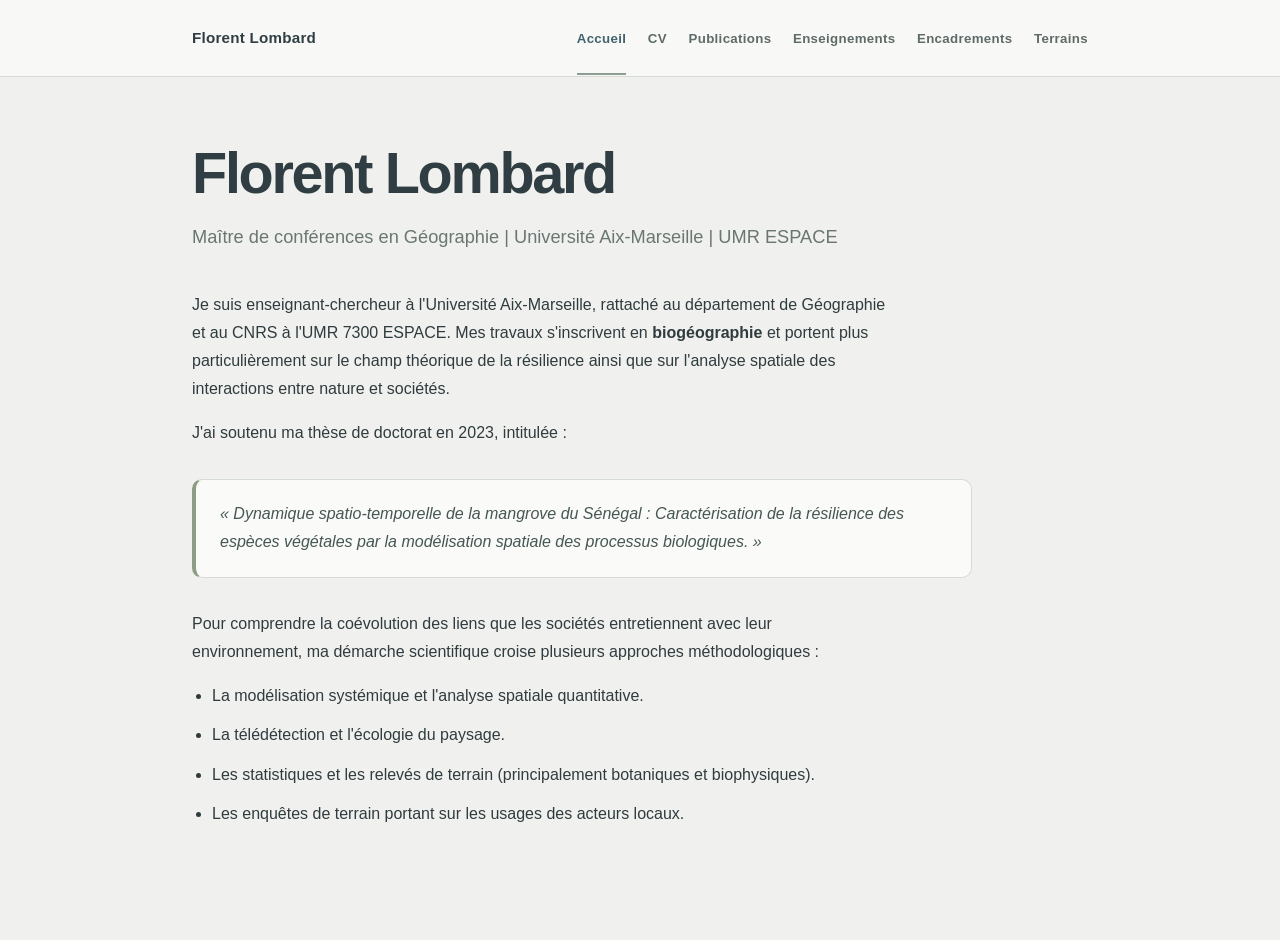
==== commit e1a6cc65: "Harmonise le site et met à jour le tutoriel COAST" ====
--- a/index.html
+++ b/index.html
@@ -4,32 +4,9 @@
     <meta charset="UTF-8">
     <meta name="viewport" content="width=device-width, initial-scale=1.0">
     <title>Florent Lombard | Accueil</title>
-    <style>
-        :root {
-            --text-color: #333333;
-            --link-color: #0066cc;
-            --link-hover: #004499;
-            --bg-nav: #f8f9fa;
-            --border-color: #e9ecef;
-            --max-width: 900px;
-        }
-        body { font-family: -apple-system, BlinkMacSystemFont, "Segoe UI", Roboto, sans-serif; color: var(--text-color); line-height: 1.6; margin: 0; padding: 0; }
-        header { background-color: var(--bg-nav); border-bottom: 1px solid var(--border-color); position: sticky; top: 0; z-index: 1000; }
-        .nav-container { max-width: var(--max-width); margin: 0 auto; display: flex; justify-content: space-between; align-items: center; padding: 0 2rem; }
-        .site-title { font-size: 1.2rem; font-weight: 700; color: var(--text-color); text-decoration: none; }
-        nav ul { list-style: none; padding: 0; margin: 0; display: flex; gap: 1.5rem; }
-        nav ul li a { text-decoration: none; color: #555; font-weight: 500; padding: 1.2rem 0; display: inline-block; border-bottom: 2px solid transparent; }
-        nav ul li a:hover, nav ul li a.active { color: var(--link-color); border-bottom: 2px solid var(--link-color); }
-        main { max-width: var(--max-width); margin: 0 auto; padding: 3rem 2rem; box-sizing: border-box; }
-        h1 { font-size: 2.2rem; margin-bottom: 0.5rem; }
-        .subtitle { font-size: 1.3rem; color: #666; margin-top: 0; margin-bottom: 2rem; font-weight: 400; }
-        ul { padding-left: 1.2rem; }
-        li { margin-bottom: 0.6rem; }
-        .thesis-box { background-color: #fdfdfd; border-left: 3px solid #0066cc; padding: 1rem 1.5rem; margin: 1.5rem 0; font-style: italic; }
-        @media (max-width: 768px) { .nav-container { flex-direction: column; padding: 1rem; } nav ul { flex-wrap: wrap; justify-content: center; gap: 1rem; margin-top: 1rem; } }
-    </style>
+    <link rel="stylesheet" href="assets/site.css">
 </head>
-<body>
+<body class="page page-home">
     <header>
         <div class="nav-container">
             <a href="index.html" class="site-title">Florent Lombard</a>
--- a/assets/site.css
+++ b/assets/site.css
@@ -0,0 +1,285 @@
+:root {
+  --limestone: #f0f1ef;
+  --surface: #fafbf9;
+  --surface-muted: #e8ece9;
+  --slate: #42636e;
+  --slate-dark: #303e43;
+  --vegetation: #697b65;
+  --ink: #303b3e;
+  --muted: #697672;
+  --line: #d5dcd8;
+  --max-width: 960px;
+  --radius: 10px;
+}
+
+* { box-sizing: border-box; }
+
+html {
+  scroll-behavior: smooth;
+  background: var(--limestone);
+}
+
+body {
+  margin: 0;
+  color: var(--ink);
+  background: var(--limestone);
+  font-family: "Helvetica Neue", Helvetica, Arial, sans-serif;
+  font-size: 16px;
+  line-height: 1.75;
+  text-rendering: optimizeLegibility;
+}
+
+a {
+  color: var(--slate);
+  text-decoration-thickness: 1px;
+  text-underline-offset: .2em;
+}
+
+a:hover { color: var(--slate-dark); }
+
+a:focus-visible {
+  outline: 2px solid var(--slate);
+  outline-offset: 4px;
+}
+
+header {
+  position: sticky;
+  top: 0;
+  z-index: 1000;
+  background: rgba(248, 249, 247, .96);
+  border-bottom: 1px solid var(--line);
+  backdrop-filter: blur(10px);
+}
+
+.nav-container {
+  width: min(100%, var(--max-width));
+  min-height: 76px;
+  margin: 0 auto;
+  padding: 0 2rem;
+  display: flex;
+  align-items: center;
+  justify-content: space-between;
+  gap: 2rem;
+}
+
+.site-title {
+  flex: 0 0 auto;
+  color: var(--slate-dark);
+  font-size: .95rem;
+  font-weight: 700;
+  letter-spacing: .015em;
+  text-decoration: none;
+}
+
+header nav ul {
+  display: flex;
+  align-items: stretch;
+  gap: 1.35rem;
+  margin: 0;
+  padding: 0;
+  list-style: none;
+}
+
+header nav li { margin: 0; }
+
+header nav a {
+  display: block;
+  padding: 1.6rem 0 1.45rem;
+  border-bottom: 2px solid transparent;
+  color: #5f6b69;
+  font-size: .83rem;
+  font-weight: 600;
+  letter-spacing: .025em;
+  text-decoration: none;
+}
+
+header nav a:hover,
+header nav a.active {
+  color: var(--slate);
+  border-bottom-color: #8c9d91;
+}
+
+main {
+  width: min(100%, var(--max-width));
+  margin: 0 auto;
+  padding: 4rem 2rem 6rem;
+}
+
+h1,
+main > h2:first-child {
+  max-width: 780px;
+  margin: 0 0 1rem;
+  color: var(--slate-dark);
+  font-size: clamp(2.2rem, 5vw, 3.6rem);
+  font-weight: 650;
+  line-height: 1.12;
+  letter-spacing: -.04em;
+}
+
+h2 {
+  margin: 3.5rem 0 1.2rem;
+  padding-top: 1.6rem;
+  border-top: 1px solid var(--line);
+  color: var(--slate);
+  font-size: clamp(1.45rem, 3vw, 1.85rem);
+  line-height: 1.3;
+  letter-spacing: -.02em;
+}
+
+h3 {
+  margin: 2.2rem 0 .8rem;
+  color: #4f6552;
+  font-size: 1.18rem;
+  line-height: 1.4;
+}
+
+h4 { color: var(--vegetation); }
+
+h5 {
+  margin: 0 0 .45rem;
+  color: var(--slate-dark);
+  font-size: 1rem;
+}
+
+p { max-width: 78ch; }
+
+.subtitle,
+.intro {
+  max-width: 720px;
+  margin: .5rem 0 2.5rem;
+  color: var(--muted);
+  font-size: 1.14rem;
+  line-height: 1.6;
+}
+
+ul { padding-left: 1.25rem; }
+li { margin-bottom: .7rem; }
+
+section { margin-top: 2.5rem; }
+
+.page-enseignements details {
+  margin-top: 1.25rem;
+  padding: 1.25rem 1.5rem;
+  background: var(--surface);
+  border: 1px solid var(--line);
+  border-radius: var(--radius);
+}
+
+.page-enseignements summary {
+  color: var(--slate);
+  cursor: pointer;
+  font-size: .82rem;
+  letter-spacing: .09em;
+  text-transform: uppercase;
+}
+
+.page-enseignements details > section { margin-top: 1.4rem; }
+
+.page-enseignements details section section {
+  margin: 0;
+  padding: 1.15rem 0;
+  border-top: 1px solid var(--line);
+}
+
+.page-enseignements details section section:first-of-type {
+  border-top: 0;
+}
+
+.page-enseignements details p { margin: .45rem 0; }
+
+.page-enseignements details p a {
+  display: inline-block;
+  margin-top: .35rem;
+  padding: .45rem .8rem;
+  color: #fff;
+  background: var(--slate);
+  border-radius: 5px;
+  font-size: .88rem;
+  font-weight: 650;
+  text-decoration: none;
+}
+
+.page-enseignements details p a:hover { background: var(--slate-dark); }
+
+.thesis-box,
+.sommaire {
+  margin: 2rem 0;
+  padding: 1.3rem 1.5rem;
+  background: var(--surface);
+  border: 1px solid var(--line);
+  border-left: 4px solid #8c9c85;
+  border-radius: var(--radius);
+}
+
+.thesis-box {
+  max-width: 780px;
+  color: #455653;
+  font-style: italic;
+}
+
+.sommaire h2 {
+  margin: 0 0 .6rem;
+  padding: 0;
+  border: 0;
+  color: var(--slate-dark);
+  font-size: .8rem;
+  letter-spacing: .1em;
+  text-transform: uppercase;
+}
+
+.sommaire ul {
+  display: grid;
+  grid-template-columns: repeat(2, minmax(0, 1fr));
+  gap: .25rem 2rem;
+  margin: 0;
+}
+
+.sommaire li { margin: 0; }
+.sommaire a { text-decoration: none; }
+.sommaire a:hover { text-decoration: underline; }
+
+.page-publications main ul {
+  padding: 0;
+  list-style: none;
+}
+
+.page-publications main li {
+  margin: 0;
+  padding: 1rem 0;
+  border-bottom: 1px solid var(--line);
+}
+
+.year { color: var(--vegetation); font-weight: 700; }
+
+[id] { scroll-margin-top: 7rem; }
+
+@media (max-width: 820px) {
+  .nav-container {
+    min-height: auto;
+    padding: 1rem 1.25rem .8rem;
+    flex-direction: column;
+    align-items: flex-start;
+    gap: .65rem;
+  }
+
+  header nav { width: 100%; overflow-x: auto; }
+  header nav ul { width: max-content; gap: 1.15rem; }
+  header nav a { padding: .55rem 0 .65rem; }
+  main { padding: 2.8rem 1.25rem 4rem; }
+  .sommaire ul { grid-template-columns: 1fr; }
+  [id] { scroll-margin-top: 9rem; }
+}
+
+@media (max-width: 480px) {
+  body { font-size: 15px; }
+  h1, main > h2:first-child { font-size: 2.15rem; }
+  .thesis-box, .sommaire { padding: 1rem 1.1rem; }
+}
+
+@media print {
+  body { background: #fff; }
+  header, .sommaire { display: none; }
+  main { width: 100%; max-width: none; padding: 0; }
+  a { color: inherit; }
+  h2, h3, h4 { break-after: avoid; }
+}
